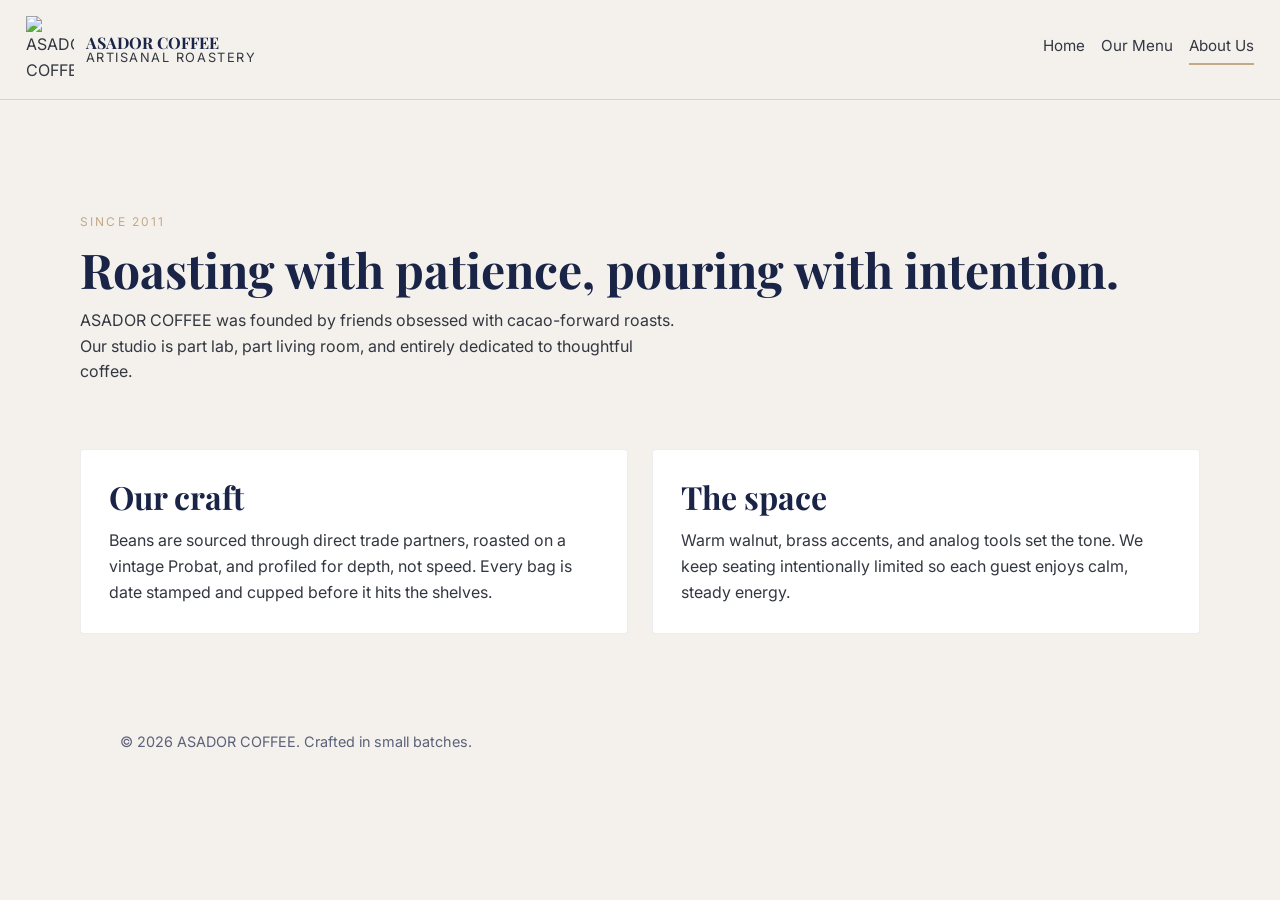
==== about.html @ ff5e9ef8 "Create ASADOR Coffee site skeleton" ====
<!DOCTYPE html>
<html lang="en">
  <head>
    <meta charset="UTF-8" />
    <meta name="viewport" content="width=device-width, initial-scale=1.0" />
    <meta name="description" content="Meet the roasters behind ASADOR COFFEE." />
    <title>ASADOR COFFEE | About Us</title>
    <link rel="preconnect" href="https://fonts.googleapis.com" />
    <link rel="preconnect" href="https://fonts.gstatic.com" crossorigin />
    <link
      href="https://fonts.googleapis.com/css2?family=Inter:wght@400;500;600&family=Playfair+Display:wght@700&display=swap"
      rel="stylesheet"
    />
    <link rel="stylesheet" href="css/styles.css" />
  </head>
  <body>
    <header class="site-header">
      <div class="brand">
        <a href="/">
          <img src="https://asadorcoffee.com/assets/images/icons/logo.png" alt="ASADOR COFFEE" class="brand__logo" />
        </a>
        <div class="brand__text">
          <span class="brand__name">ASADOR COFFEE</span>
          <span class="brand__tag">Artisanal Roastery</span>
        </div>
      </div>
      <nav class="site-nav" aria-label="Main Navigation">
        <a href="index.html" class="site-nav__link">Home</a>
        <a href="menu.html" class="site-nav__link">Our Menu</a>
        <a href="about.html" class="site-nav__link is-active">About Us</a>
      </nav>
    </header>

    <main>
      <section class="page-header">
        <p class="eyebrow">since 2011</p>
        <h1>Roasting with patience, pouring with intention.</h1>
        <p>
          ASADOR COFFEE was founded by friends obsessed with cacao-forward roasts. Our studio is part lab, part living
          room, and entirely dedicated to thoughtful coffee.
        </p>
      </section>

      <section class="grid grid--two">
        <article class="card">
          <h2>Our craft</h2>
          <p>
            Beans are sourced through direct trade partners, roasted on a vintage Probat, and profiled for depth, not
            speed. Every bag is date stamped and cupped before it hits the shelves.
          </p>
        </article>
        <article class="card">
          <h2>The space</h2>
          <p>
            Warm walnut, brass accents, and analog tools set the tone. We keep seating intentionally limited so each
            guest enjoys calm, steady energy.
          </p>
        </article>
      </section>
    </main>

    <footer class="site-footer">
      <p>&copy; <span id="year"></span> ASADOR COFFEE. Crafted in small batches.</p>
    </footer>

    <script src="js/main.js" type="module"></script>
  </body>
</html>
---- css/styles.css ----
/*
  ASADOR COFFEE design system
  ----------------------------------
  This stylesheet leans on a restrained palette and typography pairing to evoke a boutique coffee studio.
  Comments describe why certain decisions were made for clarity and future scaling.
*/

/* Root tokens ------------------------------------------------------------ */
:root {
  /* Color tokens */
  --color-ink: #192447; /* brand primary dark */
  --color-gold: #c4a888; /* accent inspired by brass details */
  --color-paper: #ffffff;
  --color-warm-gray: #f4f1ed; /* soft background reminiscent of steamed milk */
  --color-graphite: #333740;

  /* Typography scale */
  --font-serif: 'Playfair Display', 'Georgia', serif;
  --font-sans: 'Inter', 'Helvetica Neue', Arial, sans-serif;
  --fs-base: 1rem;
  --fs-sm: clamp(0.85rem, 0.8rem + 0.5vw, 0.95rem);
  --fs-md: clamp(1rem, 0.9rem + 0.6vw, 1.1rem);
  --fs-lg: clamp(1.5rem, 1.3rem + 1vw, 2rem);
  --fs-xl: clamp(2rem, 1.5rem + 2vw, 3rem);

  /* Layout */
  --max-width: 1120px;
  --gutter: clamp(1rem, 2vw, 2.5rem);
  --radius: 4px;
  --transition: 200ms ease;
}

/* Reset / Normalize ----------------------------------------------------- */
*, *::before, *::after {
  box-sizing: border-box;
}

body,
h1,
h2,
h3,
h4,
p,
ul,
li,
figure,
blockquote,
dl,
dd {
  margin: 0;
}

ul[role='list'],
ol[role='list'] {
  list-style: none;
  padding: 0;
}

body {
  min-height: 100vh;
  font-family: var(--font-sans);
  font-size: var(--fs-base);
  line-height: 1.6;
  color: var(--color-graphite);
  background-color: var(--color-warm-gray);
  -webkit-font-smoothing: antialiased;
  scroll-behavior: smooth;
}

img {
  display: block;
  max-width: 100%;
}

a {
  color: inherit;
  text-decoration: none;
}

button,
input,
textarea,
select {
  font: inherit;
  color: inherit;
  background: transparent;
  border: 1px solid var(--color-ink);
  border-radius: var(--radius);
  padding: 0.6rem 0.8rem;
}

button {
  cursor: pointer;
}

/* Layout helpers -------------------------------------------------------- */
main {
  width: min(100% - 2 * var(--gutter), var(--max-width));
  margin: 0 auto;
  padding: 7rem 0 4rem;
}

section + section {
  margin-top: 4rem;
}

.grid {
  display: grid;
  gap: 1.5rem;
}

.grid--two {
  grid-template-columns: repeat(auto-fit, minmax(240px, 1fr));
}

/* Typography ------------------------------------------------------------ */
h1,
h2,
h3,
.brand__name {
  font-family: var(--font-serif);
  color: var(--color-ink);
  font-weight: 700;
}

h1 {
  font-size: var(--fs-xl);
  line-height: 1.1;
}

h2 {
  font-size: var(--fs-lg);
  line-height: 1.2;
}

.eyebrow {
  text-transform: uppercase;
  letter-spacing: 0.18em;
  font-size: 0.75rem;
  color: var(--color-gold);
}

p {
  max-width: 60ch;
}

/* Header + Navigation --------------------------------------------------- */
.site-header {
  position: sticky;
  top: 0;
  z-index: 10;
  display: flex;
  align-items: center;
  justify-content: space-between;
  gap: 1rem;
  padding: 1rem var(--gutter);
  background: rgba(244, 241, 237, 0.96);
  backdrop-filter: blur(6px);
  border-bottom: 1px solid rgba(25, 36, 71, 0.15);
}

.brand {
  display: flex;
  align-items: center;
  gap: 0.75rem;
}

.brand__logo {
  width: 48px;
  height: auto;
}

.brand__text {
  display: flex;
  flex-direction: column;
  line-height: 1.1;
}

.brand__tag {
  font-size: 0.8rem;
  text-transform: uppercase;
  letter-spacing: 0.12em;
  color: var(--color-graphite);
}

.site-nav {
  display: flex;
  gap: 1rem;
  font-size: 0.95rem;
}

.site-nav__link {
  padding-bottom: 0.25rem;
  border-bottom: 2px solid transparent;
  transition: border-color var(--transition), color var(--transition);
}

.site-nav__link:hover,
.site-nav__link:focus-visible {
  color: var(--color-ink);
  border-color: rgba(196, 168, 136, 0.5);
}

.site-nav__link.is-active {
  border-color: var(--color-gold);
}

/* Hero ------------------------------------------------------------------ */
.hero {
  display: grid;
  gap: 1.25rem;
  background: var(--color-paper);
  padding: 2.5rem;
  border-radius: var(--radius);
  border: 1px solid rgba(25, 36, 71, 0.08);
}

.hero__content h1 {
  margin-block: 1rem;
}

.hero__actions {
  margin-top: 1.5rem;
  display: flex;
  gap: 1rem;
  flex-wrap: wrap;
}

.hero__note {
  font-size: 0.95rem;
  color: var(--color-ink);
}

/* Cards ----------------------------------------------------------------- */
.card {
  background: var(--color-paper);
  padding: 1.75rem;
  border-radius: var(--radius);
  border: 1px solid rgba(25, 36, 71, 0.08);
  min-height: 100%;
  display: flex;
  flex-direction: column;
  gap: 0.75rem;
}

/* Buttons --------------------------------------------------------------- */
.btn {
  display: inline-flex;
  align-items: center;
  justify-content: center;
  background: var(--color-ink);
  color: var(--color-paper);
  padding: 0.85rem 1.6rem;
  border-radius: var(--radius);
  font-weight: 600;
  letter-spacing: 0.04em;
  text-transform: uppercase;
  border: none;
  transition: background var(--transition), transform var(--transition);
}

.btn:hover,
.btn:focus-visible {
  background: #101632;
  transform: translateY(-1px);
}

.link {
  font-weight: 600;
  color: var(--color-ink);
  border-bottom: 1px solid currentColor;
  padding-bottom: 0.1rem;
}

/* Page header ----------------------------------------------------------- */
.page-header {
  display: flex;
  flex-direction: column;
  gap: 0.75rem;
}

/* Menu section ---------------------------------------------------------- */
.menu {
  display: flex;
  flex-direction: column;
  gap: 1.5rem;
}

.menu__filters {
  display: flex;
  gap: 0.75rem;
  flex-wrap: wrap;
}

.chip {
  border: 1px solid rgba(25, 36, 71, 0.2);
  border-radius: 999px;
  padding: 0.4rem 1rem;
  font-size: 0.9rem;
  text-transform: uppercase;
  letter-spacing: 0.08em;
}

.chip.is-active,
.chip:hover {
  background: var(--color-ink);
  color: var(--color-paper);
  border-color: var(--color-ink);
}

.menu__grid {
  display: grid;
  grid-template-columns: repeat(auto-fit, minmax(220px, 1fr));
  gap: 1.25rem;
}

.menu-card {
  border: 1px solid rgba(25, 36, 71, 0.12);
  padding: 1.25rem;
  border-radius: var(--radius);
  background: var(--color-paper);
  display: flex;
  flex-direction: column;
  gap: 0.35rem;
}

.menu-card__meta {
  display: flex;
  justify-content: space-between;
  font-weight: 600;
  color: var(--color-ink);
}

.menu-card__notes {
  font-size: 0.95rem;
  color: var(--color-graphite);
}

/* Admin panel ----------------------------------------------------------- */
.admin-panel {
  display: grid;
  gap: 2rem;
  grid-template-columns: repeat(auto-fit, minmax(280px, 1fr));
}

.admin-form {
  display: grid;
  gap: 1rem;
  padding: 1.5rem;
  background: var(--color-paper);
  border-radius: var(--radius);
  border: 1px solid rgba(25, 36, 71, 0.08);
}

.form-group {
  display: flex;
  flex-direction: column;
  gap: 0.4rem;
}

.admin-list {
  background: var(--color-paper);
  border: 1px solid rgba(25, 36, 71, 0.08);
  border-radius: var(--radius);
  padding: 1.5rem;
}

.admin-list ul {
  list-style: none;
  padding: 0;
  margin-top: 1rem;
  display: grid;
  gap: 0.6rem;
}

.admin-list li {
  padding: 0.75rem;
  border: 1px solid rgba(25, 36, 71, 0.08);
  border-radius: var(--radius);
}

/* Footer --------------------------------------------------------------- */
.site-footer {
  padding: 2rem var(--gutter);
  text-align: center;
  font-size: 0.9rem;
  color: rgba(25, 36, 71, 0.7);
}

/* Responsive tweaks ----------------------------------------------------- */
@media (max-width: 640px) {
  .site-header {
    flex-direction: column;
    align-items: flex-start;
  }

  .hero,
  .card,
  .admin-form,
  .admin-list {
    padding: 1.25rem;
  }
}
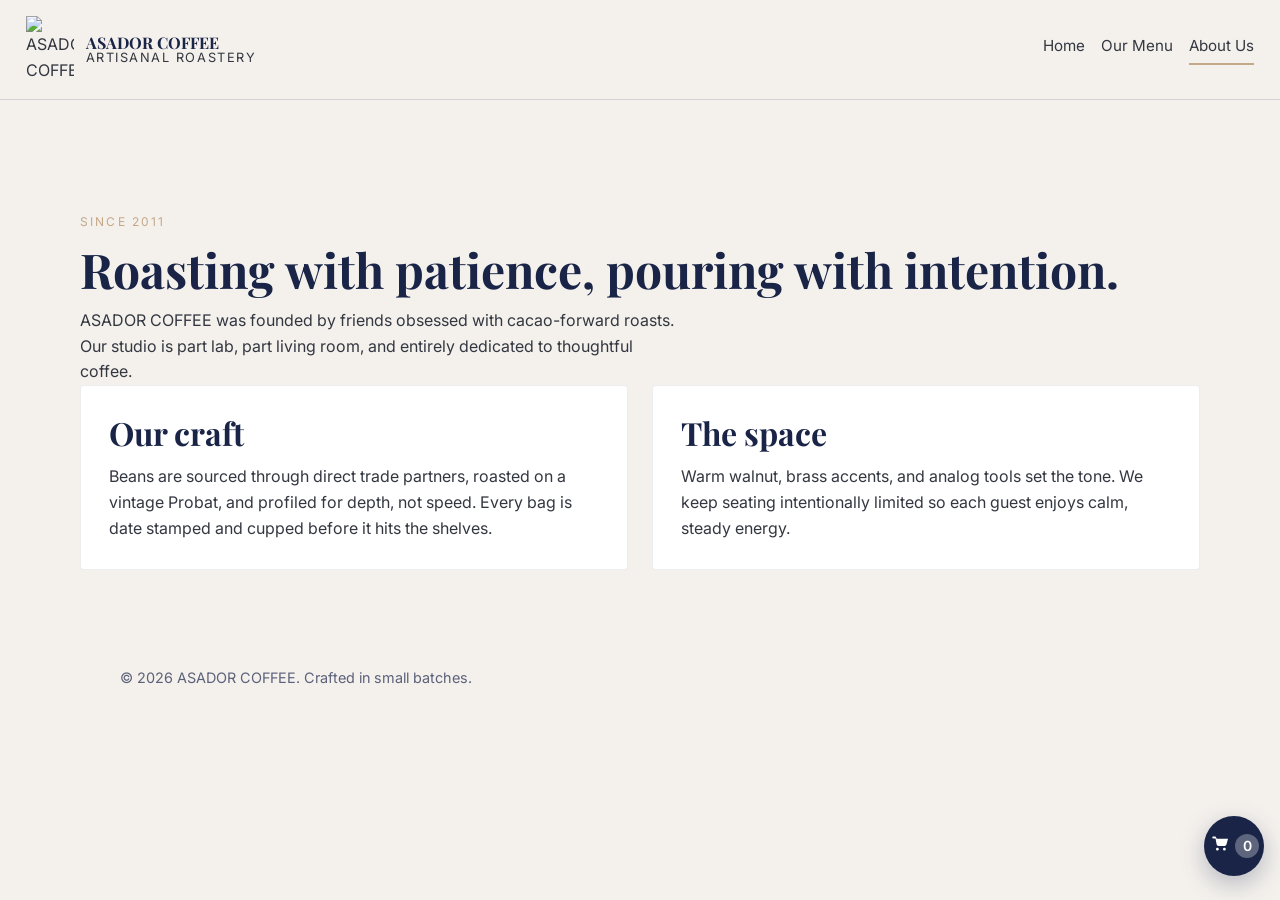
==== commit 4d858b66: "Add shopping cart UI and functionality" ====
--- a/about.html
+++ b/about.html
@@ -59,6 +59,83 @@
       </section>
     </main>
 
+    <button class="cart-fab" type="button" data-cart-toggle aria-label="Open cart">
+      <span class="cart-fab__icon" aria-hidden="true">
+        <svg viewBox="0 0 24 24" role="presentation">
+          <path
+            fill="currentColor"
+            d="M7 6h-2.5a1 1 0 0 0 0 2H7l1.2 6.4a2 2 0 0 0 2 1.6h6.6a2 2 0 0 0 1.9-1.4l1.7-6.2H8.3zM9 21a1.5 1.5 0 1 0 0-3 1.5 1.5 0 0 0 0 3Zm7.5 0a1.5 1.5 0 1 0 0-3 1.5 1.5 0 0 0 0 3Z"
+          />
+        </svg>
+      </span>
+      <span class="cart-fab__count" data-cart-count>0</span>
+    </button>
+
+    <div class="cart-overlay" data-cart-overlay hidden></div>
+    <aside
+      class="cart-drawer"
+      data-cart-drawer
+      role="dialog"
+      aria-labelledby="cart-title"
+      aria-modal="true"
+      aria-hidden="true"
+    >
+      <div class="cart-drawer__header">
+        <div>
+          <p class="eyebrow">Current order</p>
+          <h2 id="cart-title">Your Cart</h2>
+        </div>
+        <button class="icon-button" type="button" data-cart-close aria-label="Close cart">&times;</button>
+      </div>
+      <div class="cart-drawer__body">
+        <div class="cart-empty" data-cart-empty>
+          <p>Your cart is empty.</p>
+          <a class="link" href="menu.html">Browse the menu</a>
+        </div>
+        <ul class="cart-list" data-cart-items role="list" hidden></ul>
+      </div>
+      <div class="cart-drawer__footer">
+        <div class="cart-summary">
+          <span>Subtotal</span>
+          <strong data-cart-subtotal>$0.00</strong>
+        </div>
+        <div class="cart-footer__actions">
+          <button class="btn btn--ghost" type="button" data-cart-clear disabled>Clear Cart</button>
+          <button class="btn" type="button" data-cart-staff disabled>Show to Staff</button>
+        </div>
+      </div>
+    </aside>
+
+    <section
+      class="order-summary"
+      data-order-summary
+      hidden
+      aria-labelledby="order-summary-title"
+      role="dialog"
+      aria-modal="true"
+    >
+      <div class="order-summary__panel">
+        <header>
+          <p class="eyebrow">Staff view</p>
+          <div class="order-summary__title-row">
+            <h2 id="order-summary-title">Order Summary</h2>
+            <time data-order-timestamp></time>
+          </div>
+        </header>
+        <div class="order-summary__list" data-order-summary-list></div>
+        <div class="order-summary__total">
+          <span>Total</span>
+          <strong data-order-total>$0.00</strong>
+        </div>
+        <div class="order-summary__actions">
+          <button class="btn btn--ghost" type="button" data-order-edit>Edit Order</button>
+          <button class="btn" type="button" data-order-new>Start New Order</button>
+        </div>
+      </div>
+    </section>
+
+    <div class="toast-stack" data-toast-stack aria-live="assertive" aria-atomic="true"></div>
+
     <footer class="site-footer">
       <p>&copy; <span id="year"></span> ASADOR COFFEE. Crafted in small batches.</p>
     </footer>
--- a/css/styles.css
+++ b/css/styles.css
@@ -65,6 +65,29 @@
   background-color: var(--color-warm-gray);
   -webkit-font-smoothing: antialiased;
   scroll-behavior: smooth;
+  opacity: 0;
+  transition: opacity 320ms ease;
+}
+
+.sr-only {
+  position: absolute;
+  width: 1px;
+  height: 1px;
+  padding: 0;
+  margin: -1px;
+  overflow: hidden;
+  clip: rect(0, 0, 0, 0);
+  border: 0;
+}
+
+body.is-loaded {
+  opacity: 1;
+}
+
+@media (prefers-reduced-motion: reduce) {
+  body {
+    transition: none;
+  }
 }
 
 img {
@@ -100,8 +123,28 @@
   padding: 7rem 0 4rem;
 }
 
-section + section {
+.menu-page {
+  width: min(100% - 2 * var(--gutter), var(--max-width) + 120px);
+}
+
+section {
+  scroll-margin-top: 5rem;
+}
+
+.section {
+  display: flex;
+  flex-direction: column;
+  gap: 1.5rem;
+}
+
+.section + .section {
   margin-top: 4rem;
+}
+
+.section__header {
+  display: flex;
+  flex-direction: column;
+  gap: 0.5rem;
 }
 
 .grid {
@@ -207,28 +250,136 @@
 
 /* Hero ------------------------------------------------------------------ */
 .hero {
-  display: grid;
+  position: relative;
+  overflow: hidden;
+  padding: clamp(2.25rem, 6vw, 4.5rem);
+  background-color: var(--color-ink);
+  background-image: radial-gradient(circle at top right, rgba(196, 168, 136, 0.22), transparent 55%);
+  color: var(--color-paper);
+  border-radius: 24px;
+}
+
+.hero--variation-3 {
+  min-height: calc(100vh - 5rem);
+}
+
+.hero::after {
+  content: '';
+  position: absolute;
+  inset: 1rem;
+  border: 1px solid rgba(196, 168, 136, 0.35);
+  border-radius: 20px;
+  pointer-events: none;
+}
+
+.hero__grid {
+  position: relative;
+  z-index: 1;
+  display: grid;
+  gap: 2rem;
+}
+
+.hero__intro {
+  display: grid;
+  gap: 1rem;
+  max-width: 560px;
+}
+
+.hero__crest {
+  width: clamp(64px, 12vw, 96px);
+}
+
+.hero__subtitle {
+  font-size: 1.05rem;
+  letter-spacing: 0.08em;
+  text-transform: uppercase;
+  color: rgba(255, 255, 255, 0.8);
+}
+
+.hero__copy {
+  color: rgba(255, 255, 255, 0.92);
+  line-height: 1.7;
+}
+
+.hero__cta {
+  display: flex;
+  flex-wrap: wrap;
+  gap: 0.75rem;
+  margin-top: 0.5rem;
+}
+
+.hero__stats {
+  display: grid;
+  grid-template-columns: repeat(auto-fit, minmax(90px, 1fr));
+  gap: 0.75rem;
+  margin-top: 0.5rem;
+}
+
+.hero__stat-value {
+  display: block;
+  font-family: var(--font-serif);
+  font-size: 1.75rem;
+  color: var(--color-gold);
+}
+
+.hero__stat-label {
+  font-size: 0.85rem;
+  letter-spacing: 0.08em;
+  text-transform: uppercase;
+  color: rgba(255, 255, 255, 0.72);
+}
+
+.hero__panel {
+  background: linear-gradient(145deg, rgba(10, 15, 32, 0.9), rgba(34, 48, 88, 0.85));
+  border: 1px solid rgba(196, 168, 136, 0.35);
+  border-radius: 18px;
+  padding: 1.75rem;
+  display: flex;
+  flex-direction: column;
   gap: 1.25rem;
-  background: var(--color-paper);
-  padding: 2.5rem;
-  border-radius: var(--radius);
-  border: 1px solid rgba(25, 36, 71, 0.08);
-}
-
-.hero__content h1 {
-  margin-block: 1rem;
-}
-
-.hero__actions {
-  margin-top: 1.5rem;
-  display: flex;
-  gap: 1rem;
-  flex-wrap: wrap;
-}
-
-.hero__note {
+}
+
+.hero__panel-title {
+  font-family: var(--font-serif);
+  letter-spacing: 0.1em;
+  text-transform: uppercase;
   font-size: 0.95rem;
-  color: var(--color-ink);
+  color: rgba(255, 255, 255, 0.8);
+}
+
+.hero__tiles {
+  list-style: none;
+  padding: 0;
+  margin: 0;
+  display: grid;
+  gap: 0.75rem;
+}
+
+.hero__tile {
+  padding: 0.85rem 1rem;
+  border-radius: 12px;
+  border: 1px solid rgba(255, 255, 255, 0.08);
+  background: rgba(255, 255, 255, 0.04);
+}
+
+.hero__tile-label {
+  font-size: 0.85rem;
+  text-transform: uppercase;
+  letter-spacing: 0.12em;
+  color: var(--color-gold);
+}
+
+.hero__tile p {
+  margin: 0.25rem 0 0;
+  color: rgba(255, 255, 255, 0.86);
+}
+
+.hero__panel-footer {
+  display: flex;
+  flex-direction: column;
+  gap: 0.4rem;
+  font-size: 0.95rem;
+  color: rgba(255, 255, 255, 0.85);
 }
 
 /* Cards ----------------------------------------------------------------- */
@@ -265,11 +416,464 @@
   transform: translateY(-1px);
 }
 
+.btn--ghost {
+  background: transparent;
+  color: var(--color-paper);
+  border: 1px solid rgba(255, 255, 255, 0.6);
+}
+
+.btn--ghost:hover,
+.btn--ghost:focus-visible {
+  background: rgba(255, 255, 255, 0.08);
+  color: var(--color-paper);
+}
+
+.btn--light {
+  color: var(--color-paper);
+  border-color: rgba(255, 255, 255, 0.4);
+}
+
+.btn--light:hover,
+.btn--light:focus-visible {
+  border-color: rgba(255, 255, 255, 0.8);
+}
+
+.btn--outline {
+  background: transparent;
+  color: var(--color-ink);
+  border: 1px solid rgba(25, 36, 71, 0.4);
+  padding: 0.5rem 1rem;
+  font-size: 0.85rem;
+  text-transform: none;
+  letter-spacing: 0;
+}
+
+.btn--outline:hover,
+.btn--outline:focus-visible {
+  border-color: var(--color-ink);
+  background: rgba(25, 36, 71, 0.05);
+}
+
 .link {
   font-weight: 600;
   color: var(--color-ink);
   border-bottom: 1px solid currentColor;
   padding-bottom: 0.1rem;
+}
+
+.link--light {
+  color: var(--color-paper);
+  border-color: rgba(255, 255, 255, 0.6);
+}
+
+/* Menu page ------------------------------------------------------------- */
+.menu-hero {
+  gap: 2rem;
+}
+
+.menu-hero__content {
+  display: flex;
+  flex-direction: column;
+  gap: 1.5rem;
+  padding: 2rem;
+  border: 1px solid rgba(25, 36, 71, 0.08);
+  border-radius: 18px;
+  background: linear-gradient(135deg, rgba(196, 168, 136, 0.18), rgba(255, 255, 255, 0.9));
+}
+
+.menu-search {
+  position: relative;
+  display: flex;
+  align-items: center;
+}
+
+.menu-search input {
+  width: 100%;
+  padding: 0.85rem 2.75rem 0.85rem 1rem;
+  border: 1px solid rgba(25, 36, 71, 0.25);
+  border-radius: 999px;
+  background: var(--color-paper);
+  transition: border-color var(--transition), box-shadow var(--transition);
+}
+
+.menu-search input:focus-visible {
+  outline: none;
+  border-color: var(--color-ink);
+  box-shadow: 0 0 0 3px rgba(25, 36, 71, 0.15);
+}
+
+.menu-search__icon {
+  position: absolute;
+  right: 1rem;
+  color: rgba(25, 36, 71, 0.5);
+  font-size: 1.1rem;
+}
+
+.menu-controls {
+  padding-top: 1rem;
+}
+
+.menu-categories {
+  display: grid;
+  grid-auto-flow: column;
+  grid-auto-columns: max-content;
+  gap: 0.75rem;
+  overflow-x: auto;
+  padding-bottom: 0.5rem;
+  scrollbar-width: none;
+}
+
+.menu-categories::-webkit-scrollbar {
+  display: none;
+}
+
+.menu-pill {
+  display: inline-flex;
+  align-items: center;
+  gap: 0.4rem;
+  padding: 0.65rem 1.1rem;
+  border-radius: 999px;
+  border: 1px solid rgba(25, 36, 71, 0.25);
+  background: rgba(255, 255, 255, 0.85);
+  font-size: 0.9rem;
+  transition: border-color var(--transition), color var(--transition), background var(--transition);
+}
+
+.menu-pill.is-active {
+  border-color: var(--color-ink);
+  color: var(--color-ink);
+  background: #fff8f2;
+}
+
+.menu-pill__count {
+  font-size: 0.75rem;
+  padding: 0.1rem 0.45rem;
+  border-radius: 999px;
+  background: rgba(25, 36, 71, 0.08);
+}
+
+.menu-pill.is-active .menu-pill__count {
+  background: rgba(25, 36, 71, 0.15);
+}
+
+.menu-pill__badge {
+  font-size: 0.65rem;
+  text-transform: uppercase;
+  letter-spacing: 0.1em;
+  color: var(--color-gold);
+}
+
+@media (min-width: 768px) {
+  .menu-categories {
+    grid-template-columns: repeat(auto-fit, minmax(160px, 1fr));
+    grid-auto-flow: unset;
+  }
+}
+
+.menu-grid-section {
+  margin-top: 2rem;
+}
+
+.menu-grid {
+  display: grid;
+  gap: 1.5rem;
+  grid-template-columns: repeat(auto-fit, minmax(260px, 1fr));
+  transition: opacity 0.18s ease;
+}
+
+.menu-grid.is-filtering {
+  opacity: 0.4;
+}
+
+.menu-card {
+  display: flex;
+  flex-direction: column;
+  background: var(--color-paper);
+  border-radius: 18px;
+  border: 1px solid rgba(25, 36, 71, 0.08);
+  overflow: hidden;
+  min-height: 100%;
+  animation: fadeUp 0.35s ease both;
+}
+
+.menu-card__media {
+  position: relative;
+  aspect-ratio: 4 / 3;
+  overflow: hidden;
+}
+
+.menu-card__media img {
+  width: 100%;
+  height: 100%;
+  object-fit: cover;
+}
+
+.menu-card__flag {
+  position: absolute;
+  top: 0.75rem;
+  left: 0.75rem;
+  background: rgba(25, 36, 71, 0.8);
+  color: var(--color-paper);
+  padding: 0.25rem 0.6rem;
+  border-radius: 999px;
+  font-size: 0.75rem;
+  letter-spacing: 0.08em;
+  text-transform: uppercase;
+}
+
+.menu-card__body {
+  display: flex;
+  flex-direction: column;
+  gap: 0.85rem;
+  padding: 1.25rem 1.4rem 1.4rem;
+}
+
+.menu-card__heading {
+  display: flex;
+  align-items: flex-start;
+  justify-content: space-between;
+  gap: 0.75rem;
+}
+
+.menu-card__price {
+  font-weight: 600;
+  color: var(--color-ink);
+}
+
+.menu-card__description {
+  color: rgba(51, 55, 64, 0.85);
+  display: -webkit-box;
+  -webkit-line-clamp: 3;
+  -webkit-box-orient: vertical;
+  overflow: hidden;
+}
+
+.menu-card__sizes {
+  display: flex;
+  flex-wrap: wrap;
+  gap: 0.5rem;
+}
+
+.size-pill {
+  border-radius: 999px;
+  border: 1px solid rgba(25, 36, 71, 0.2);
+  padding: 0.4rem 0.85rem;
+  font-size: 0.85rem;
+  transition: background var(--transition), color var(--transition), border-color var(--transition);
+}
+
+.size-pill.is-selected {
+  background: var(--color-ink);
+  color: var(--color-paper);
+  border-color: var(--color-ink);
+}
+
+.menu-card .btn {
+  align-self: flex-start;
+  background: var(--color-ink);
+  color: var(--color-paper);
+  border-radius: 999px;
+  padding: 0.65rem 1.4rem;
+}
+
+.menu-card .btn.btn--ghost {
+  border: 1px solid rgba(25, 36, 71, 0.2);
+  background: transparent;
+  color: var(--color-ink);
+}
+
+.menu-card .btn.btn--ghost:hover,
+.menu-card .btn.btn--ghost:focus-visible {
+  background: rgba(25, 36, 71, 0.05);
+}
+
+.btn--disabled {
+  opacity: 0.6;
+  cursor: not-allowed;
+}
+
+.btn.is-success {
+  border-color: var(--color-gold);
+  color: var(--color-gold);
+}
+
+.menu-card.is-unavailable .menu-card__body {
+  opacity: 0.75;
+}
+
+.menu-empty {
+  margin-top: 2rem;
+  text-align: center;
+  padding: 2rem;
+  border: 1px dashed rgba(25, 36, 71, 0.2);
+  border-radius: 16px;
+  background: rgba(255, 255, 255, 0.7);
+}
+
+.menu-empty__title {
+  font-family: var(--font-serif);
+  color: var(--color-ink);
+  font-size: 1.3rem;
+  margin-bottom: 0.25rem;
+}
+
+@keyframes fadeUp {
+  from {
+    opacity: 0;
+    transform: translateY(12px);
+  }
+  to {
+    opacity: 1;
+    transform: translateY(0);
+  }
+}
+
+@media (min-width: 900px) {
+  .menu-hero__content {
+    flex-direction: row;
+    justify-content: space-between;
+    align-items: flex-end;
+  }
+
+  .menu-search {
+    max-width: 320px;
+  }
+}
+
+/* Featured products ------------------------------------------------------ */
+.featured__grid {
+  display: grid;
+  grid-template-columns: repeat(auto-fit, minmax(240px, 1fr));
+  gap: 1.75rem;
+}
+
+.product-card {
+  background: var(--color-paper);
+  border-radius: 12px;
+  border: 1px solid rgba(25, 36, 71, 0.08);
+  overflow: hidden;
+  display: flex;
+  flex-direction: column;
+  min-height: 100%;
+  transition: transform var(--transition), border-color var(--transition);
+}
+
+.product-card img {
+  width: 100%;
+  height: auto;
+}
+
+.product-card__body {
+  padding: 1.25rem 1.5rem 1.5rem;
+  display: flex;
+  flex-direction: column;
+  gap: 0.75rem;
+}
+
+.product-card__meta {
+  display: flex;
+  align-items: center;
+  justify-content: space-between;
+  font-weight: 600;
+  color: var(--color-ink);
+}
+
+.product-card:hover,
+.product-card:focus-within {
+  transform: translateY(-4px);
+  border-color: rgba(196, 168, 136, 0.8);
+}
+
+/* About preview --------------------------------------------------------- */
+.about-preview {
+  background: var(--color-paper);
+  padding: clamp(1.75rem, 4vw, 3rem);
+  border-radius: 18px;
+  border: 1px solid rgba(25, 36, 71, 0.08);
+}
+
+.about-preview__grid {
+  display: grid;
+  gap: 2rem;
+  align-items: center;
+}
+
+.about-preview__text {
+  display: grid;
+  gap: 1rem;
+}
+
+.about-preview__media {
+  position: relative;
+  border-radius: 16px;
+  overflow: hidden;
+  border: 1px solid rgba(25, 36, 71, 0.12);
+}
+
+.about-preview__media img {
+  width: 100%;
+  display: block;
+}
+
+.about-preview__badge {
+  position: absolute;
+  top: 1.25rem;
+  left: 1.25rem;
+  background: rgba(25, 36, 71, 0.85);
+  color: var(--color-paper);
+  padding: 0.4rem 0.8rem;
+  border-radius: 999px;
+  font-size: 0.8rem;
+  letter-spacing: 0.12em;
+  text-transform: uppercase;
+}
+
+/* Visit ----------------------------------------------------------------- */
+.visit__grid {
+  display: grid;
+  gap: 1.5rem;
+}
+
+.info-card {
+  background: var(--color-paper);
+  padding: 1.5rem;
+  border-radius: 16px;
+  border: 1px solid rgba(25, 36, 71, 0.08);
+  box-shadow: 0 10px 40px rgba(25, 36, 71, 0.05);
+}
+
+.visit__row {
+  display: flex;
+  justify-content: space-between;
+  gap: 1rem;
+  padding: 0.6rem 0;
+  border-bottom: 1px solid rgba(25, 36, 71, 0.08);
+}
+
+.visit__row:last-child {
+  border-bottom: none;
+}
+
+.visit__note {
+  margin-top: 1rem;
+  font-size: 0.95rem;
+  color: var(--color-graphite);
+}
+
+dt {
+  font-weight: 600;
+  color: var(--color-ink);
+}
+
+dd {
+  margin: 0;
+}
+
+/* Utility ---------------------------------------------------------------- */
+.section h3 {
+  font-family: var(--font-serif);
+  color: var(--color-ink);
+  margin-bottom: 0.25rem;
 }
 
 /* Page header ----------------------------------------------------------- */
@@ -388,6 +992,27 @@
 }
 
 /* Responsive tweaks ----------------------------------------------------- */
+@media (min-width: 768px) {
+  .hero__grid {
+    grid-template-columns: minmax(0, 1fr);
+    align-items: center;
+  }
+
+  .about-preview__grid {
+    grid-template-columns: repeat(2, minmax(0, 1fr));
+  }
+
+  .visit__grid {
+    grid-template-columns: repeat(2, minmax(0, 1fr));
+  }
+}
+
+@media (min-width: 992px) {
+  .hero__grid {
+    grid-template-columns: minmax(0, 1fr) minmax(320px, 420px);
+  }
+}
+
 @media (max-width: 640px) {
   .site-header {
     flex-direction: column;
@@ -400,4 +1025,413 @@
   .admin-list {
     padding: 1.25rem;
   }
-}
+
+  .hero::after {
+    inset: 0.75rem;
+  }
+}
+
+/* ---------------------------------------------
+   Cart interface
+   --------------------------------------------- */
+.cart-fab {
+  position: fixed;
+  bottom: 1.5rem;
+  right: 1rem;
+  width: 3.75rem;
+  height: 3.75rem;
+  border-radius: 999px;
+  border: none;
+  background: var(--color-ink, #192447);
+  color: #fff;
+  display: inline-flex;
+  align-items: center;
+  justify-content: center;
+  gap: 0.25rem;
+  font-weight: 600;
+  cursor: pointer;
+  z-index: 70;
+  transition: background 200ms ease, transform 200ms ease;
+  box-shadow: 0 0.5rem 1.5rem rgba(25, 36, 71, 0.28);
+}
+
+.cart-fab:hover,
+.cart-fab:focus-visible {
+  background: var(--color-gold, #c4a888);
+  color: var(--color-ink, #192447);
+}
+
+.cart-fab__icon svg {
+  width: 1.4rem;
+  height: 1.4rem;
+}
+
+.cart-fab__count {
+  background: var(--color-gold, #c4a888);
+  color: var(--color-ink, #192447);
+  min-width: 1.5rem;
+  height: 1.5rem;
+  border-radius: 999px;
+  display: inline-flex;
+  align-items: center;
+  justify-content: center;
+  font-size: 0.875rem;
+}
+
+.cart-fab__count[data-empty='true'] {
+  background: rgba(255, 255, 255, 0.3);
+  color: #fff;
+}
+
+@keyframes cartBounce {
+  0% {
+    transform: translateY(0);
+  }
+  30% {
+    transform: translateY(-6px);
+  }
+  60% {
+    transform: translateY(0);
+  }
+  80% {
+    transform: translateY(-2px);
+  }
+  100% {
+    transform: translateY(0);
+  }
+}
+
+.cart-fab.is-bouncing {
+  animation: cartBounce 500ms ease;
+}
+
+.cart-overlay {
+  position: fixed;
+  inset: 0;
+  background: rgba(8, 12, 24, 0.4);
+  z-index: 80;
+  transition: opacity 220ms ease;
+}
+
+.cart-overlay[hidden] {
+  opacity: 0;
+  pointer-events: none;
+}
+
+.cart-drawer {
+  position: fixed;
+  inset: 0 0 0 auto;
+  width: min(400px, 90vw);
+  background: #fdfbf8;
+  color: var(--color-ink, #192447);
+  z-index: 90;
+  transform: translateX(100%);
+  transition: transform 260ms ease;
+  display: flex;
+  flex-direction: column;
+  border-left: 1px solid rgba(25, 36, 71, 0.1);
+}
+
+.cart-drawer.is-visible {
+  transform: translateX(0);
+}
+
+.cart-drawer__header,
+.cart-drawer__footer {
+  padding: 1.25rem;
+  border-bottom: 1px solid rgba(25, 36, 71, 0.1);
+}
+
+.cart-drawer__footer {
+  border-bottom: none;
+  border-top: 1px solid rgba(25, 36, 71, 0.08);
+  display: flex;
+  flex-direction: column;
+  gap: 1rem;
+}
+
+.cart-drawer__body {
+  flex: 1;
+  overflow-y: auto;
+  padding: 1.25rem;
+  display: flex;
+  flex-direction: column;
+  gap: 1rem;
+}
+
+.cart-empty {
+  text-align: center;
+  color: rgba(25, 36, 71, 0.7);
+  display: grid;
+  gap: 0.35rem;
+  padding: 2rem 0;
+}
+
+.cart-list {
+  display: flex;
+  flex-direction: column;
+  gap: 0.75rem;
+  margin: 0;
+  padding: 0;
+  list-style: none;
+}
+
+.cart-line {
+  display: grid;
+  grid-template-columns: auto 1fr auto auto auto;
+  gap: 0.5rem;
+  align-items: center;
+  background: #fff;
+  border-radius: 0.75rem;
+  padding: 0.75rem;
+  border: 1px solid rgba(25, 36, 71, 0.08);
+}
+
+.cart-line__media img {
+  border-radius: 0.5rem;
+  width: 3.5rem;
+  height: 3.5rem;
+  object-fit: cover;
+}
+
+.cart-line__title {
+  font-family: var(--font-serif);
+  font-size: 1rem;
+  margin: 0;
+}
+
+.cart-line__meta {
+  margin: 0;
+  color: rgba(25, 36, 71, 0.7);
+  font-size: 0.85rem;
+}
+
+.cart-line__price,
+.cart-line__subtotal {
+  font-weight: 600;
+}
+
+.cart-line__controls {
+  display: inline-flex;
+  align-items: center;
+  gap: 0.35rem;
+}
+
+.qty-btn {
+  width: 2.25rem;
+  height: 2.25rem;
+  border-radius: 999px;
+  border: 1px solid rgba(25, 36, 71, 0.2);
+  background: transparent;
+  font-size: 1.1rem;
+  cursor: pointer;
+  color: var(--color-ink, #192447);
+}
+
+.qty-btn:hover,
+.qty-btn:focus-visible {
+  background: rgba(25, 36, 71, 0.08);
+}
+
+.icon-button {
+  border: none;
+  background: transparent;
+  color: rgba(25, 36, 71, 0.6);
+  font-size: 1.1rem;
+  cursor: pointer;
+}
+
+.icon-button:hover,
+.icon-button:focus-visible {
+  color: var(--color-ink, #192447);
+}
+
+.cart-summary {
+  display: flex;
+  justify-content: space-between;
+  font-size: 1.1rem;
+}
+
+.cart-footer__actions {
+  display: flex;
+  flex-direction: column;
+  gap: 0.5rem;
+}
+
+@media (min-width: 600px) {
+  .cart-footer__actions {
+    flex-direction: row;
+  }
+
+  .cart-footer__actions .btn {
+    flex: 1;
+  }
+}
+
+body.has-cart-open,
+body.has-order-summary {
+  overflow: hidden;
+}
+
+.order-summary {
+  position: fixed;
+  inset: 0;
+  background: rgba(8, 12, 24, 0.72);
+  z-index: 100;
+  display: flex;
+  align-items: center;
+  justify-content: center;
+  padding: 1.5rem;
+}
+
+.order-summary[hidden] {
+  opacity: 0;
+  pointer-events: none;
+}
+
+.order-summary__panel {
+  background: #fff;
+  color: var(--color-ink, #192447);
+  border-radius: 1rem;
+  width: min(640px, 100%);
+  max-height: 90vh;
+  overflow-y: auto;
+  padding: 2rem;
+  display: flex;
+  flex-direction: column;
+  gap: 1.5rem;
+}
+
+.order-summary__title-row {
+  display: flex;
+  justify-content: space-between;
+  align-items: baseline;
+  gap: 1rem;
+}
+
+.order-summary__list {
+  display: flex;
+  flex-direction: column;
+  gap: 1rem;
+}
+
+.order-summary__row {
+  display: flex;
+  justify-content: space-between;
+  align-items: center;
+  border-bottom: 1px solid rgba(25, 36, 71, 0.1);
+  padding-bottom: 0.75rem;
+}
+
+.order-summary__row:last-child {
+  border-bottom: none;
+}
+
+.order-summary__item {
+  font-weight: 600;
+  margin-bottom: 0.15rem;
+}
+
+.order-summary__meta {
+  margin: 0;
+  color: rgba(25, 36, 71, 0.65);
+  font-size: 0.9rem;
+}
+
+.order-summary__total {
+  display: flex;
+  justify-content: space-between;
+  font-size: 1.4rem;
+}
+
+.order-summary__actions {
+  display: flex;
+  flex-direction: column;
+  gap: 0.75rem;
+}
+
+@media (min-width: 540px) {
+  .order-summary__actions {
+    flex-direction: row;
+  }
+
+  .order-summary__actions .btn {
+    flex: 1;
+  }
+}
+
+.toast-stack {
+  position: fixed;
+  bottom: 1rem;
+  left: 1rem;
+  display: flex;
+  flex-direction: column;
+  gap: 0.5rem;
+  z-index: 110;
+}
+
+.toast {
+  background: rgba(25, 36, 71, 0.92);
+  color: #fff;
+  padding: 0.75rem 1.25rem;
+  border-radius: 999px;
+  opacity: 0;
+  transform: translateY(10px);
+  transition: opacity 180ms ease, transform 180ms ease;
+  font-size: 0.95rem;
+}
+
+.toast--success {
+  background: rgba(196, 168, 136, 0.95);
+  color: var(--color-ink, #192447);
+}
+
+.toast.is-visible {
+  opacity: 1;
+  transform: translateY(0);
+}
+
+@media (max-width: 480px) {
+  .cart-line {
+    grid-template-columns: auto 1fr;
+    grid-template-areas:
+      'media info'
+      'controls controls'
+      'subtotal subtotal';
+  }
+
+  .cart-line__media {
+    grid-area: media;
+  }
+
+  .cart-line__info {
+    grid-area: info;
+  }
+
+  .cart-line__controls {
+    grid-area: controls;
+    justify-content: flex-start;
+  }
+
+  .cart-line__subtotal {
+    grid-area: subtotal;
+  }
+
+  .icon-button {
+    justify-self: end;
+  }
+}
+
+@media (prefers-reduced-motion: reduce) {
+  .cart-fab,
+  .cart-overlay,
+  .cart-drawer,
+  .order-summary,
+  .toast {
+    transition: none;
+  }
+
+  .cart-fab.is-bouncing {
+    animation: none;
+  }
+}
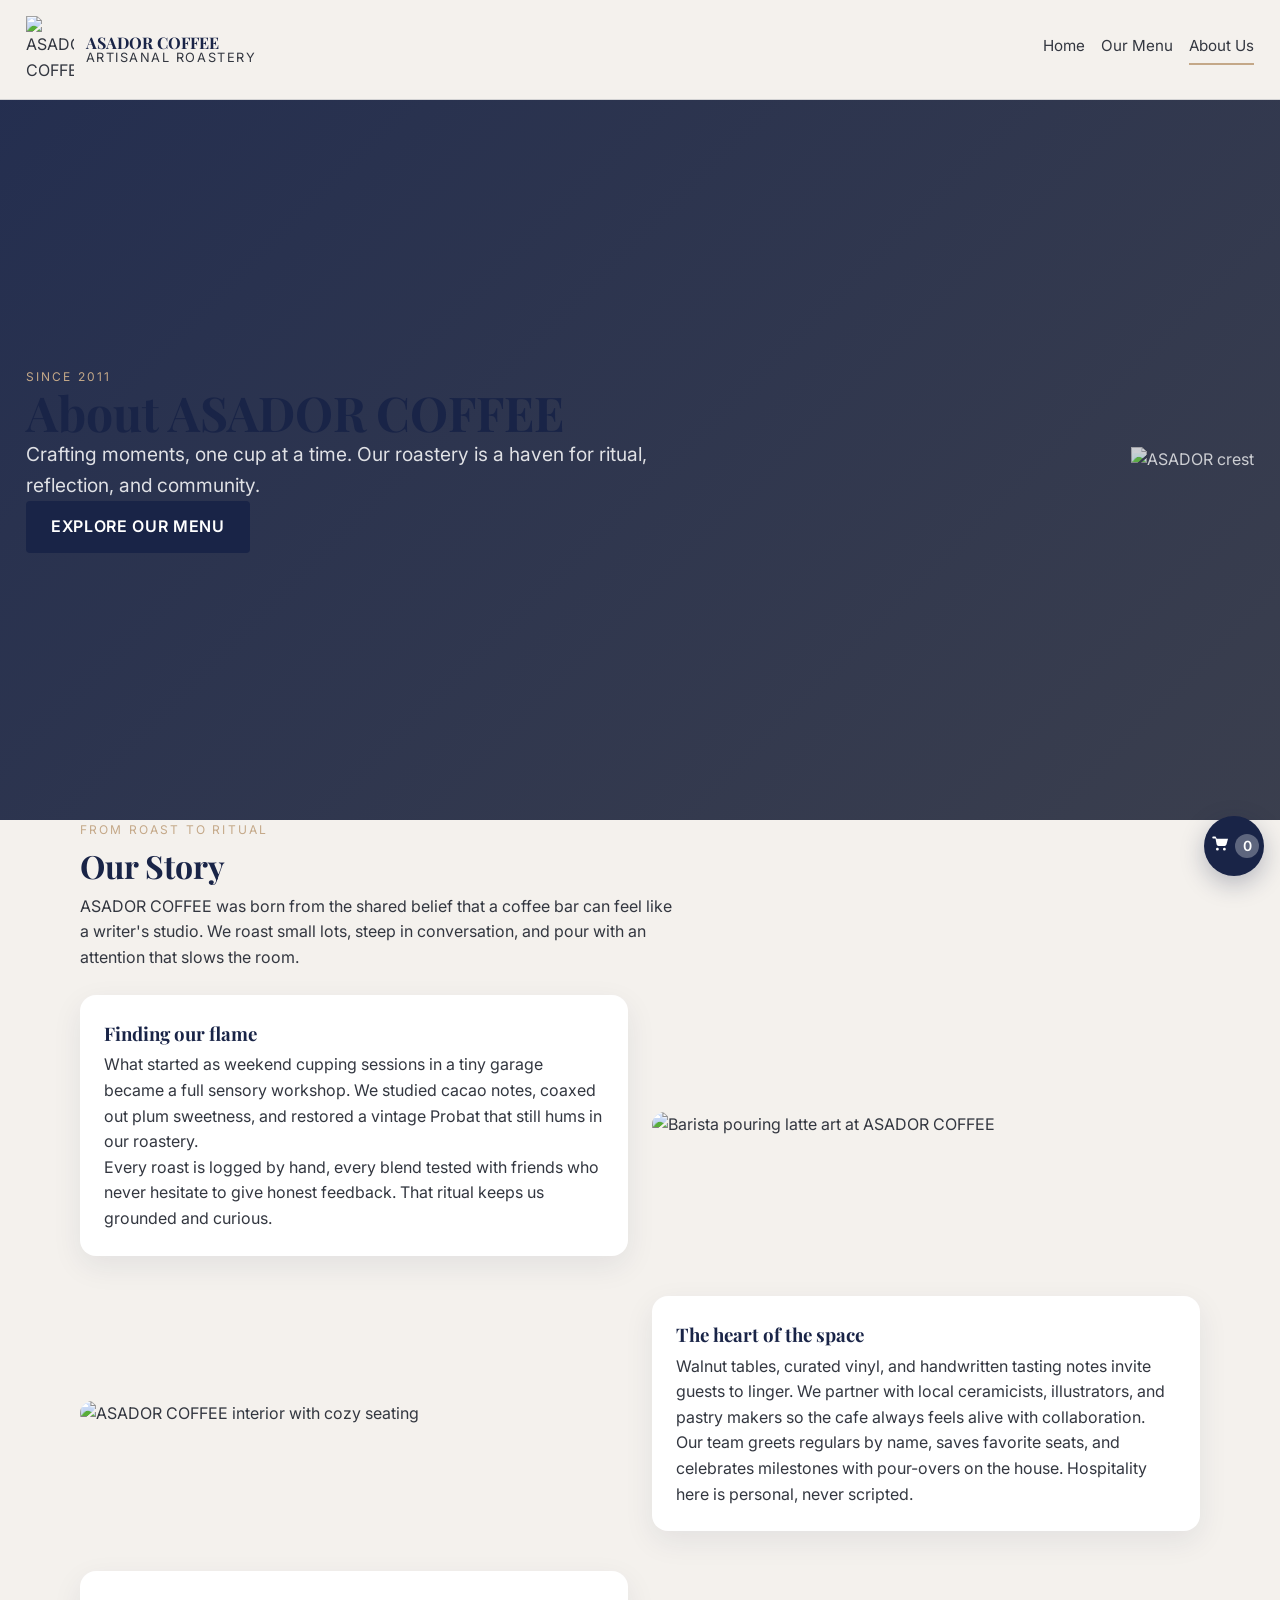
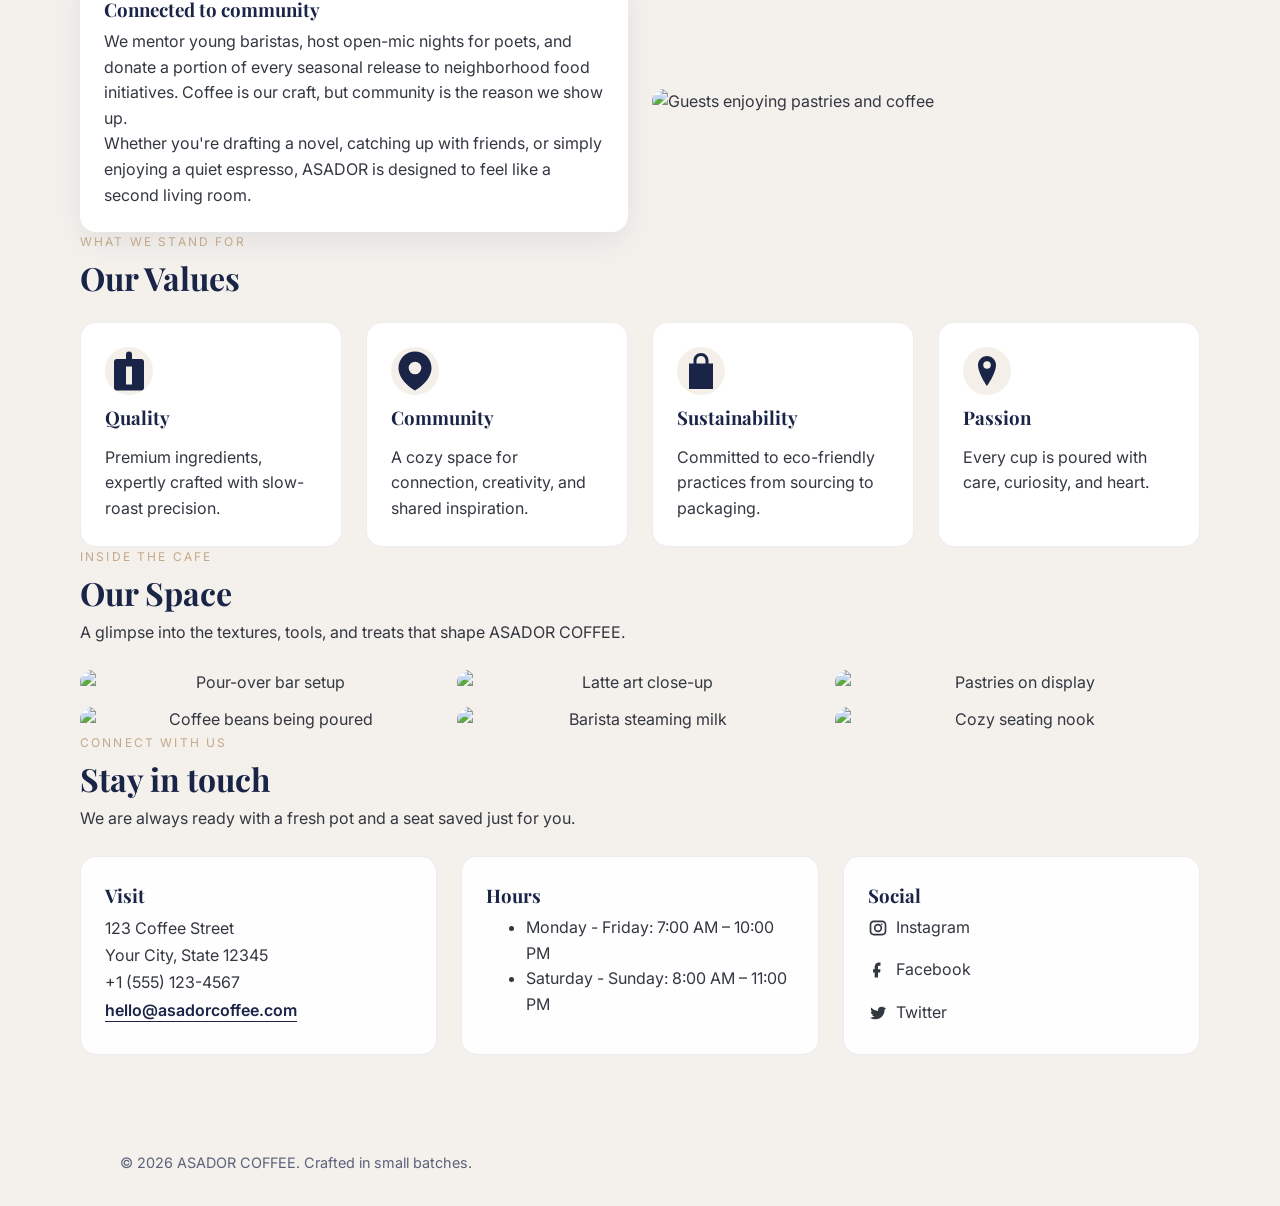
==== commit d3da5157: "Create narrative About page" ====
--- a/about.html
+++ b/about.html
@@ -3,7 +3,10 @@
   <head>
     <meta charset="UTF-8" />
     <meta name="viewport" content="width=device-width, initial-scale=1.0" />
-    <meta name="description" content="Meet the roasters behind ASADOR COFFEE." />
+    <meta
+      name="description"
+      content="Discover the roots, values, and welcoming space of ASADOR COFFEE."
+    />
     <title>ASADOR COFFEE | About Us</title>
     <link rel="preconnect" href="https://fonts.googleapis.com" />
     <link rel="preconnect" href="https://fonts.gstatic.com" crossorigin />
@@ -17,7 +20,11 @@
     <header class="site-header">
       <div class="brand">
         <a href="/">
-          <img src="https://asadorcoffee.com/assets/images/icons/logo.png" alt="ASADOR COFFEE" class="brand__logo" />
+          <img
+            src="https://asadorcoffee.com/assets/images/icons/logo.png"
+            alt="ASADOR COFFEE"
+            class="brand__logo"
+          />
         </a>
         <div class="brand__text">
           <span class="brand__name">ASADOR COFFEE</span>
@@ -31,33 +38,330 @@
       </nav>
     </header>
 
-    <main>
-      <section class="page-header">
-        <p class="eyebrow">since 2011</p>
-        <h1>Roasting with patience, pouring with intention.</h1>
-        <p>
-          ASADOR COFFEE was founded by friends obsessed with cacao-forward roasts. Our studio is part lab, part living
-          room, and entirely dedicated to thoughtful coffee.
-        </p>
+    <main class="about-main">
+      <section class="about-hero" data-animate>
+        <div class="about-hero__content">
+          <p class="eyebrow">Since 2011</p>
+          <h1>About ASADOR COFFEE</h1>
+          <p class="lead">
+            Crafting moments, one cup at a time. Our roastery is a haven for ritual, reflection, and community.
+          </p>
+          <a class="btn" href="menu.html">Explore Our Menu</a>
+        </div>
+        <div class="about-hero__logo" aria-hidden="true">
+          <img
+            src="https://asadorcoffee.com/assets/images/icons/logo.png"
+            alt="ASADOR crest"
+            loading="lazy"
+          />
+        </div>
       </section>
 
-      <section class="grid grid--two">
-        <article class="card">
-          <h2>Our craft</h2>
+      <section class="about-story section" aria-labelledby="story-title">
+        <div class="section__header" data-animate>
+          <p class="eyebrow">From roast to ritual</p>
+          <h2 id="story-title">Our Story</h2>
           <p>
-            Beans are sourced through direct trade partners, roasted on a vintage Probat, and profiled for depth, not
-            speed. Every bag is date stamped and cupped before it hits the shelves.
+            ASADOR COFFEE was born from the shared belief that a coffee bar can feel like a writer's studio. We roast
+            small lots, steep in conversation, and pour with an attention that slows the room.
           </p>
-        </article>
-        <article class="card">
-          <h2>The space</h2>
-          <p>
-            Warm walnut, brass accents, and analog tools set the tone. We keep seating intentionally limited so each
-            guest enjoys calm, steady energy.
-          </p>
-        </article>
+        </div>
+
+        <div class="story-grid">
+          <article class="story-panel" data-animate>
+            <div class="story-panel__text">
+              <h3>Finding our flame</h3>
+              <p>
+                What started as weekend cupping sessions in a tiny garage became a full sensory workshop. We studied
+                cacao notes, coaxed out plum sweetness, and restored a vintage Probat that still hums in our roastery.
+              </p>
+              <p>
+                Every roast is logged by hand, every blend tested with friends who never hesitate to give honest
+                feedback. That ritual keeps us grounded and curious.
+              </p>
+            </div>
+            <figure class="story-panel__media">
+              <img
+                src="https://images.unsplash.com/photo-1495474472287-4d71bcdd2085?auto=format&fit=crop&w=900&q=80"
+                alt="Barista pouring latte art at ASADOR COFFEE"
+                loading="lazy"
+              />
+            </figure>
+          </article>
+
+          <article class="story-panel story-panel--reverse" data-animate>
+            <div class="story-panel__text">
+              <h3>The heart of the space</h3>
+              <p>
+                Walnut tables, curated vinyl, and handwritten tasting notes invite guests to linger. We partner with local
+                ceramicists, illustrators, and pastry makers so the cafe always feels alive with collaboration.
+              </p>
+              <p>
+                Our team greets regulars by name, saves favorite seats, and celebrates milestones with pour-overs on the
+                house. Hospitality here is personal, never scripted.
+              </p>
+            </div>
+            <figure class="story-panel__media">
+              <img
+                src="https://images.unsplash.com/photo-1447933601403-0c6688de566e?auto=format&fit=crop&w=900&q=80"
+                alt="ASADOR COFFEE interior with cozy seating"
+                loading="lazy"
+              />
+            </figure>
+          </article>
+
+          <article class="story-panel" data-animate>
+            <div class="story-panel__text">
+              <h3>Connected to community</h3>
+              <p>
+                We mentor young baristas, host open-mic nights for poets, and donate a portion of every seasonal release to
+                neighborhood food initiatives. Coffee is our craft, but community is the reason we show up.
+              </p>
+              <p>
+                Whether you're drafting a novel, catching up with friends, or simply enjoying a quiet espresso, ASADOR is
+                designed to feel like a second living room.
+              </p>
+            </div>
+            <figure class="story-panel__media">
+              <img
+                src="https://images.unsplash.com/photo-1504753793650-d4a2b783c15e?auto=format&fit=crop&w=900&q=80"
+                alt="Guests enjoying pastries and coffee"
+                loading="lazy"
+              />
+            </figure>
+          </article>
+        </div>
+      </section>
+
+      <section class="about-values section" aria-labelledby="values-title">
+        <div class="section__header" data-animate>
+          <p class="eyebrow">What we stand for</p>
+          <h2 id="values-title">Our Values</h2>
+        </div>
+        <div class="values-grid">
+          <article class="value-card" data-animate>
+            <div class="value-card__icon" aria-hidden="true">
+              <svg viewBox="0 0 32 32" role="img" aria-hidden="true">
+                <path
+                  fill="currentColor"
+                  d="M16 3a2 2 0 0 0-2 2v3H8a2 2 0 0 0-2 2v17a2 2 0 0 0 2 2h16a2 2 0 0 0 2-2V10a2 2 0 0 0-2-2h-6V5a2 2 0 0 0-2-2Zm-2 10h4v12h-4V13Z"
+                />
+              </svg>
+            </div>
+            <h3>Quality</h3>
+            <p>Premium ingredients, expertly crafted with slow-roast precision.</p>
+          </article>
+          <article class="value-card" data-animate>
+            <div class="value-card__icon" aria-hidden="true">
+              <svg viewBox="0 0 32 32" role="img" aria-hidden="true">
+                <path
+                  fill="currentColor"
+                  d="M16 3C9.9 3 5 7.9 5 14c0 9 11 15 11 15s11-6 11-15c0-6.1-4.9-11-11-11Zm0 15.2a4.2 4.2 0 1 1 0-8.4 4.2 4.2 0 0 1 0 8.4Z"
+                />
+              </svg>
+            </div>
+            <h3>Community</h3>
+            <p>A cozy space for connection, creativity, and shared inspiration.</p>
+          </article>
+          <article class="value-card" data-animate>
+            <div class="value-card__icon" aria-hidden="true">
+              <svg viewBox="0 0 32 32" role="img" aria-hidden="true">
+                <path
+                  fill="currentColor"
+                  d="M16 4c-2.8 0-5 2.2-5 5v2H8v17h16V11h-3V9c0-2.8-2.2-5-5-5Zm0 2c1.7 0 3 1.3 3 3v2h-6V9c0-1.7 1.3-3 3-3Z"
+                />
+              </svg>
+            </div>
+            <h3>Sustainability</h3>
+            <p>Committed to eco-friendly practices from sourcing to packaging.</p>
+          </article>
+          <article class="value-card" data-animate>
+            <div class="value-card__icon" aria-hidden="true">
+              <svg viewBox="0 0 32 32" role="img" aria-hidden="true">
+                <path
+                  fill="currentColor"
+                  d="M16 6c-3.3 0-6 2.7-6 6 0 5.6 6 14 6 14s6-8.4 6-14c0-3.3-2.7-6-6-6Zm0 8.5a2.5 2.5 0 1 1 0-5 2.5 2.5 0 0 1 0 5Z"
+                />
+              </svg>
+            </div>
+            <h3>Passion</h3>
+            <p>Every cup is poured with care, curiosity, and heart.</p>
+          </article>
+        </div>
+      </section>
+
+      <section class="about-gallery section" aria-labelledby="gallery-title">
+        <div class="section__header" data-animate>
+          <p class="eyebrow">Inside the cafe</p>
+          <h2 id="gallery-title">Our Space</h2>
+          <p>A glimpse into the textures, tools, and treats that shape ASADOR COFFEE.</p>
+        </div>
+        <div class="gallery-grid">
+          <button
+            type="button"
+            class="gallery-card"
+            data-gallery-trigger
+            data-gallery-src="https://images.unsplash.com/photo-1498804103079-a6351b050096?auto=format&fit=crop&w=1500&q=80"
+            data-gallery-alt="Pour-over bar setup"
+            aria-label="Enlarge pour-over bar photo"
+          >
+            <img
+              src="https://images.unsplash.com/photo-1498804103079-a6351b050096?auto=format&fit=crop&w=600&q=80"
+              alt="Pour-over bar setup"
+              loading="lazy"
+            />
+          </button>
+          <button
+            type="button"
+            class="gallery-card"
+            data-gallery-trigger
+            data-gallery-src="https://images.unsplash.com/photo-1509042239860-f550ce710b93?auto=format&fit=crop&w=1500&q=80"
+            data-gallery-alt="Latte art close-up"
+            aria-label="Enlarge latte art photo"
+          >
+            <img
+              src="https://images.unsplash.com/photo-1509042239860-f550ce710b93?auto=format&fit=crop&w=600&q=80"
+              alt="Latte art close-up"
+              loading="lazy"
+            />
+          </button>
+          <button
+            type="button"
+            class="gallery-card"
+            data-gallery-trigger
+            data-gallery-src="https://images.unsplash.com/photo-1481391032119-d89fee407e44?auto=format&fit=crop&w=1500&q=80"
+            data-gallery-alt="Pastries on display"
+            aria-label="Enlarge pastry photo"
+          >
+            <img
+              src="https://images.unsplash.com/photo-1481391032119-d89fee407e44?auto=format&fit=crop&w=600&q=80"
+              alt="Pastries on display"
+              loading="lazy"
+            />
+          </button>
+          <button
+            type="button"
+            class="gallery-card"
+            data-gallery-trigger
+            data-gallery-src="https://images.unsplash.com/photo-1445077100181-a33e9ac94db0?auto=format&fit=crop&w=1500&q=80"
+            data-gallery-alt="Coffee beans being poured"
+            aria-label="Enlarge coffee beans photo"
+          >
+            <img
+              src="https://images.unsplash.com/photo-1445077100181-a33e9ac94db0?auto=format&fit=crop&w=600&q=80"
+              alt="Coffee beans being poured"
+              loading="lazy"
+            />
+          </button>
+          <button
+            type="button"
+            class="gallery-card"
+            data-gallery-trigger
+            data-gallery-src="https://images.unsplash.com/photo-1464306076886-da185f6a9d12?auto=format&fit=crop&w=1500&q=80"
+            data-gallery-alt="Barista steaming milk"
+            aria-label="Enlarge barista photo"
+          >
+            <img
+              src="https://images.unsplash.com/photo-1464306076886-da185f6a9d12?auto=format&fit=crop&w=600&q=80"
+              alt="Barista steaming milk"
+              loading="lazy"
+            />
+          </button>
+          <button
+            type="button"
+            class="gallery-card"
+            data-gallery-trigger
+            data-gallery-src="https://images.unsplash.com/photo-1500530855697-b586d89ba3ee?auto=format&fit=crop&w=1500&q=80"
+            data-gallery-alt="Cozy seating nook"
+            aria-label="Enlarge seating nook photo"
+          >
+            <img
+              src="https://images.unsplash.com/photo-1500530855697-b586d89ba3ee?auto=format&fit=crop&w=600&q=80"
+              alt="Cozy seating nook"
+              loading="lazy"
+            />
+          </button>
+        </div>
+      </section>
+
+      <section class="about-contact section" aria-labelledby="contact-title">
+        <div class="section__header" data-animate>
+          <p class="eyebrow">Connect with us</p>
+          <h2 id="contact-title">Stay in touch</h2>
+          <p>We are always ready with a fresh pot and a seat saved just for you.</p>
+        </div>
+        <div class="contact-grid">
+          <div class="contact-card" data-animate>
+            <h3>Visit</h3>
+            <address>
+              <p>123 Coffee Street</p>
+              <p>Your City, State 12345</p>
+              <p>+1 (555) 123-4567</p>
+              <p>
+                <a href="mailto:hello@asadorcoffee.com" class="link">hello@asadorcoffee.com</a>
+              </p>
+            </address>
+          </div>
+          <div class="contact-card" data-animate>
+            <h3>Hours</h3>
+            <ul class="list-plain">
+              <li>Monday - Friday: 7:00 AM – 10:00 PM</li>
+              <li>Saturday - Sunday: 8:00 AM – 11:00 PM</li>
+            </ul>
+          </div>
+          <div class="contact-card" data-animate>
+            <h3>Social</h3>
+            <ul class="social-links" role="list">
+              <li>
+                <a href="#" aria-label="Visit our Instagram">
+                  <svg viewBox="0 0 24 24" role="img" aria-hidden="true">
+                    <path
+                      fill="currentColor"
+                      d="M7 3C4.2 3 2 5.2 2 8v8c0 2.8 2.2 5 5 5h10c2.8 0 5-2.2 5-5V8c0-2.8-2.2-5-5-5H7Zm0 2h10c1.7 0 3 1.3 3 3v8c0 1.7-1.3 3-3 3H7c-1.7 0-3-1.3-3-3V8c0-1.7 1.3-3 3-3Zm9.5 1.5a1 1 0 1 0 0 2 1 1 0 0 0 0-2ZM12 7a5 5 0 1 0 0 10 5 5 0 0 0 0-10Zm0 2a3 3 0 1 1 0 6 3 3 0 0 1 0-6Z"
+                    />
+                  </svg>
+                  Instagram
+                </a>
+              </li>
+              <li>
+                <a href="#" aria-label="Visit our Facebook">
+                  <svg viewBox="0 0 24 24" role="img" aria-hidden="true">
+                    <path
+                      fill="currentColor"
+                      d="M13 3a5 5 0 0 0-5 5v3H6v4h2v6h4v-6h2.5l.5-4H12V8a1 1 0 0 1 1-1h2V3h-2Z"
+                    />
+                  </svg>
+                  Facebook
+                </a>
+              </li>
+              <li>
+                <a href="#" aria-label="Visit our Twitter">
+                  <svg viewBox="0 0 24 24" role="img" aria-hidden="true">
+                    <path
+                      fill="currentColor"
+                      d="M20 5.3a4 4 0 0 1-1.7.8A3.2 3.2 0 0 0 19.5 4a4.2 4.2 0 0 1-2 .8A3.9 3.9 0 0 0 12 8.5c0 .3 0 .7.1 1A11 11 0 0 1 4 5.5a3.9 3.9 0 0 0-.5 2 3.9 3.9 0 0 0 1.7 3.3 3.5 3.5 0 0 1-1.8-.5v.1a4 4 0 0 0 3.1 3.9 3.6 3.6 0 0 1-1.8.1A3.9 3.9 0 0 0 8 16a7.8 7.8 0 0 1-4.8 1.6 7 7 0 0 1-.9 0A10.9 10.9 0 0 0 9 19.5c7 0 10.9-6 10.9-11.1v-.5a7 7 0 0 0 1.7-1.6Z"
+                    />
+                  </svg>
+                  Twitter
+                </a>
+              </li>
+            </ul>
+          </div>
+        </div>
       </section>
     </main>
+
+    <div
+      class="gallery-modal"
+      data-gallery-modal
+      role="dialog"
+      aria-modal="true"
+      aria-label="Expanded gallery view"
+      hidden
+    >
+      <button class="gallery-modal__close" type="button" data-gallery-close aria-label="Close gallery">&times;</button>
+      <img src="" alt="" data-gallery-image />
+    </div>
 
     <button class="cart-fab" type="button" data-cart-toggle aria-label="Open cart">
       <span class="cart-fab__icon" aria-hidden="true">
@@ -141,5 +445,6 @@
     </footer>
 
     <script src="js/main.js" type="module"></script>
+    <script src="js/about.js" type="module"></script>
   </body>
 </html>
--- a/css/styles.css
+++ b/css/styles.css
@@ -1435,3 +1435,244 @@
     animation: none;
   }
 }
+
+/* About page ------------------------------------------------------------ */
+body.no-scroll {
+  overflow: hidden;
+}
+
+.about-main {
+  width: 100%;
+  padding-top: 0;
+}
+
+.about-main .section {
+  width: min(100% - 2 * var(--gutter), var(--max-width));
+  margin: 0 auto;
+}
+
+.about-hero {
+  position: relative;
+  min-height: min(90vh, 720px);
+  padding: clamp(4rem, 8vw, 6rem) var(--gutter);
+  background: linear-gradient(135deg, rgba(25, 36, 71, 0.95), rgba(12, 18, 38, 0.8)),
+    url('https://images.unsplash.com/photo-1447933601403-0c6688de566e?auto=format&fit=crop&w=1600&q=60') center/cover;
+  color: #fff;
+  display: flex;
+  flex-direction: column;
+  gap: 2rem;
+}
+
+.about-hero__content {
+  width: min(640px, 100%);
+}
+
+.about-hero__logo {
+  max-width: 200px;
+  opacity: 0.75;
+}
+
+.about-hero__logo img {
+  width: 100%;
+  height: auto;
+  filter: brightness(1.2);
+}
+
+.lead {
+  font-size: 1.2rem;
+  color: rgba(255, 255, 255, 0.85);
+}
+
+.story-grid {
+  display: flex;
+  flex-direction: column;
+  gap: 2.5rem;
+}
+
+.story-panel {
+  display: grid;
+  gap: 1.5rem;
+}
+
+.story-panel__text {
+  background: #fff;
+  padding: 1.5rem;
+  border-radius: 1rem;
+  box-shadow: 0 10px 30px rgba(25, 36, 71, 0.08);
+}
+
+.story-panel__media img {
+  width: 100%;
+  height: 100%;
+  object-fit: cover;
+  border-radius: 1.2rem;
+}
+
+.values-grid {
+  display: grid;
+  gap: 1.5rem;
+  grid-template-columns: repeat(auto-fit, minmax(220px, 1fr));
+}
+
+.value-card {
+  background: #fff;
+  padding: 1.5rem;
+  border-radius: 1rem;
+  border: 1px solid rgba(25, 36, 71, 0.08);
+  display: flex;
+  flex-direction: column;
+  gap: 0.5rem;
+}
+
+.value-card__icon {
+  width: 48px;
+  height: 48px;
+  display: grid;
+  place-items: center;
+  border-radius: 50%;
+  background: rgba(196, 168, 136, 0.18);
+  color: var(--color-ink);
+}
+
+.about-gallery .gallery-grid {
+  display: grid;
+  grid-template-columns: repeat(auto-fit, minmax(160px, 1fr));
+  gap: 0.75rem;
+}
+
+.gallery-card {
+  border: none;
+  padding: 0;
+  background: transparent;
+  cursor: pointer;
+  border-radius: 1rem;
+  overflow: hidden;
+  position: relative;
+  transition: transform 220ms ease, box-shadow 220ms ease;
+}
+
+.gallery-card img {
+  width: 100%;
+  height: 100%;
+  display: block;
+  object-fit: cover;
+}
+
+.gallery-card:focus-visible,
+.gallery-card:hover {
+  transform: translateY(-4px);
+  box-shadow: 0 15px 30px rgba(25, 36, 71, 0.15);
+  outline: 2px solid rgba(196, 168, 136, 0.8);
+  outline-offset: 4px;
+}
+
+.gallery-modal {
+  position: fixed;
+  inset: 0;
+  background: rgba(8, 12, 24, 0.85);
+  display: flex;
+  align-items: center;
+  justify-content: center;
+  padding: 2rem;
+  z-index: 120;
+}
+
+.gallery-modal[hidden] {
+  opacity: 0;
+  pointer-events: none;
+}
+
+.gallery-modal img {
+  width: min(90vw, 960px);
+  max-height: 85vh;
+  object-fit: contain;
+  border-radius: 1.5rem;
+}
+
+.gallery-modal__close {
+  position: absolute;
+  top: 1.5rem;
+  right: 1.5rem;
+  background: rgba(0, 0, 0, 0.4);
+  color: #fff;
+  border: none;
+  font-size: 2rem;
+  width: 48px;
+  height: 48px;
+  border-radius: 50%;
+  cursor: pointer;
+}
+
+.contact-grid {
+  display: grid;
+  gap: 1.5rem;
+  grid-template-columns: repeat(auto-fit, minmax(220px, 1fr));
+}
+
+.contact-card {
+  padding: 1.5rem;
+  border-radius: 1rem;
+  background: rgba(255, 255, 255, 0.9);
+  border: 1px solid rgba(25, 36, 71, 0.08);
+}
+
+.contact-card address {
+  font-style: normal;
+  line-height: 1.7;
+}
+
+.social-links {
+  display: flex;
+  flex-direction: column;
+  gap: 0.75rem;
+}
+
+.social-links a {
+  display: inline-flex;
+  align-items: center;
+  gap: 0.5rem;
+  color: inherit;
+}
+
+.social-links svg {
+  width: 20px;
+  height: 20px;
+}
+
+[data-animate] {
+  opacity: 0;
+  transform: translateY(40px);
+  transition: opacity 400ms ease, transform 400ms ease;
+}
+
+[data-animate].is-visible {
+  opacity: 1;
+  transform: translateY(0);
+}
+
+@media (min-width: 768px) {
+  .about-hero {
+    display: grid;
+    grid-template-columns: 1fr auto;
+    align-items: center;
+  }
+
+  .story-panel {
+    grid-template-columns: repeat(2, minmax(0, 1fr));
+    align-items: center;
+  }
+
+  .story-panel--reverse {
+    direction: rtl;
+  }
+
+  .story-panel--reverse > * {
+    direction: ltr;
+  }
+}
+
+@media (min-width: 1024px) {
+  .about-gallery .gallery-grid {
+    grid-template-columns: repeat(3, minmax(200px, 1fr));
+  }
+}
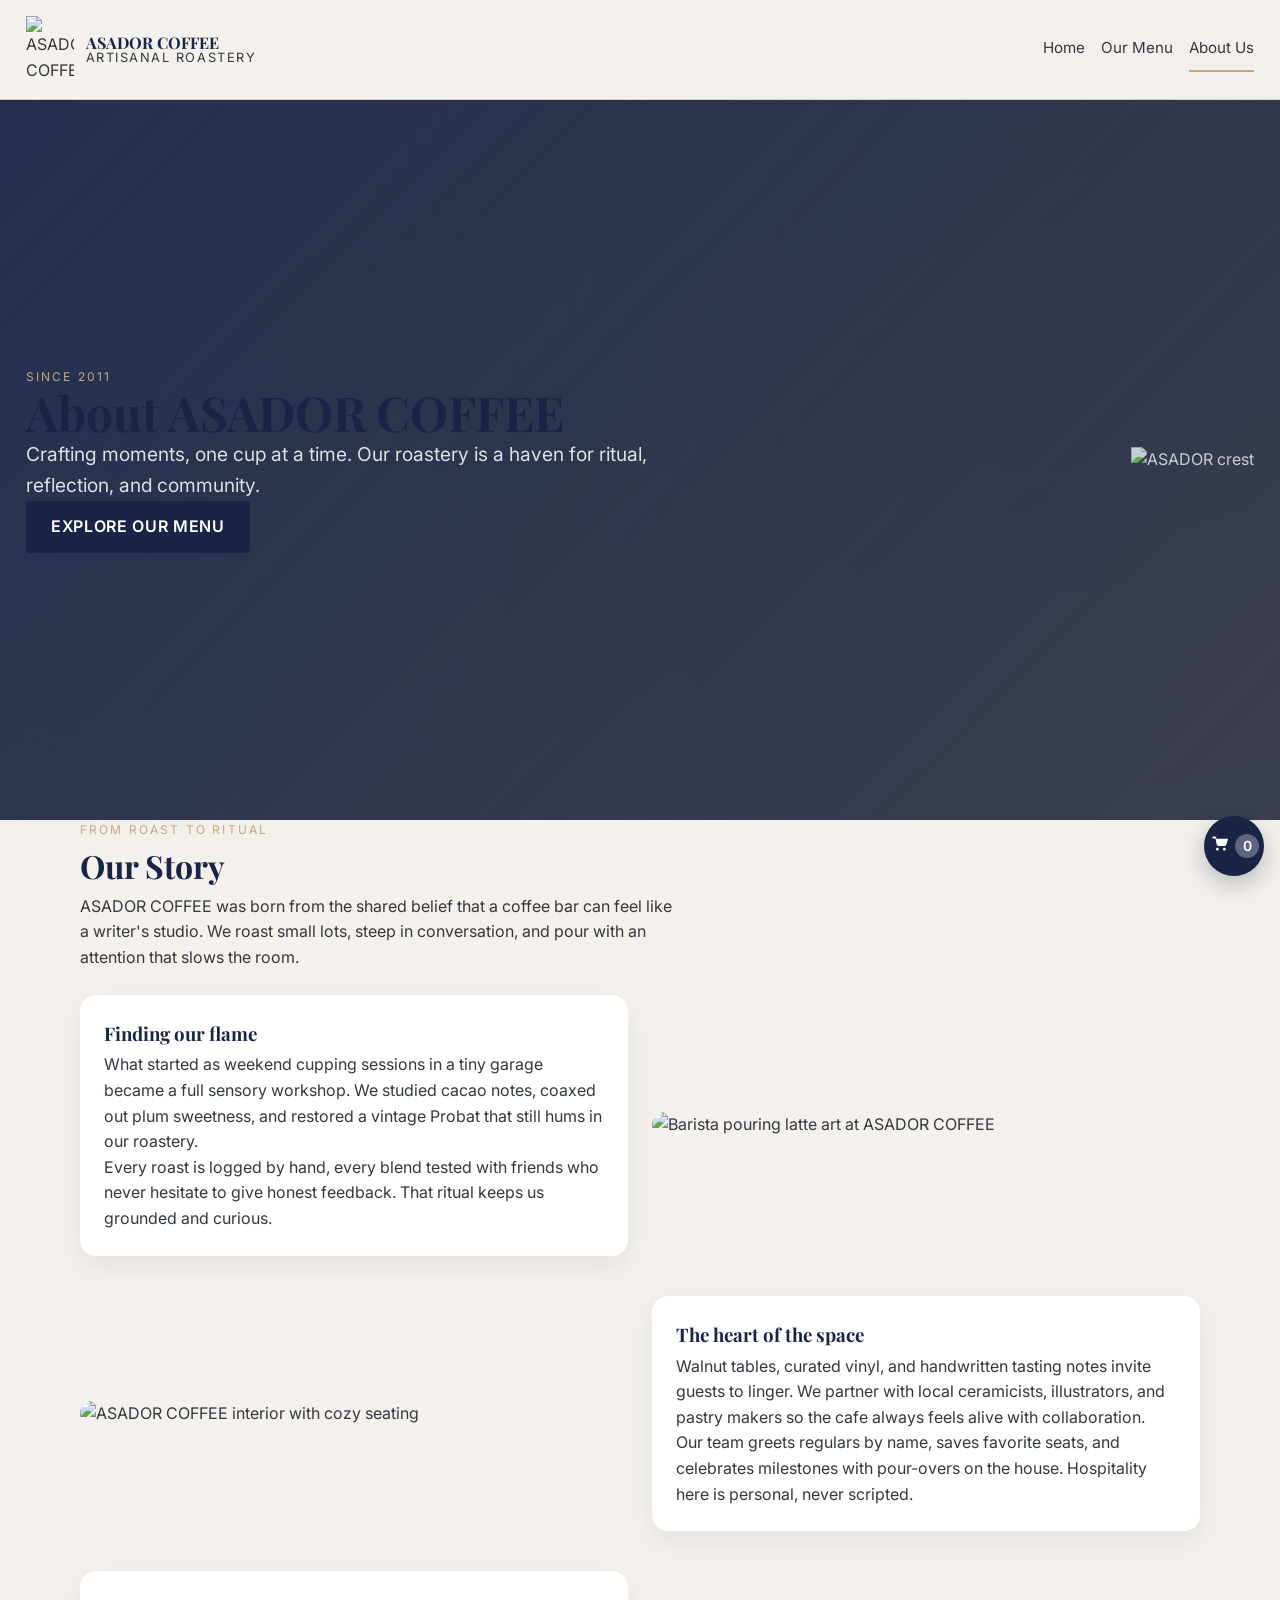
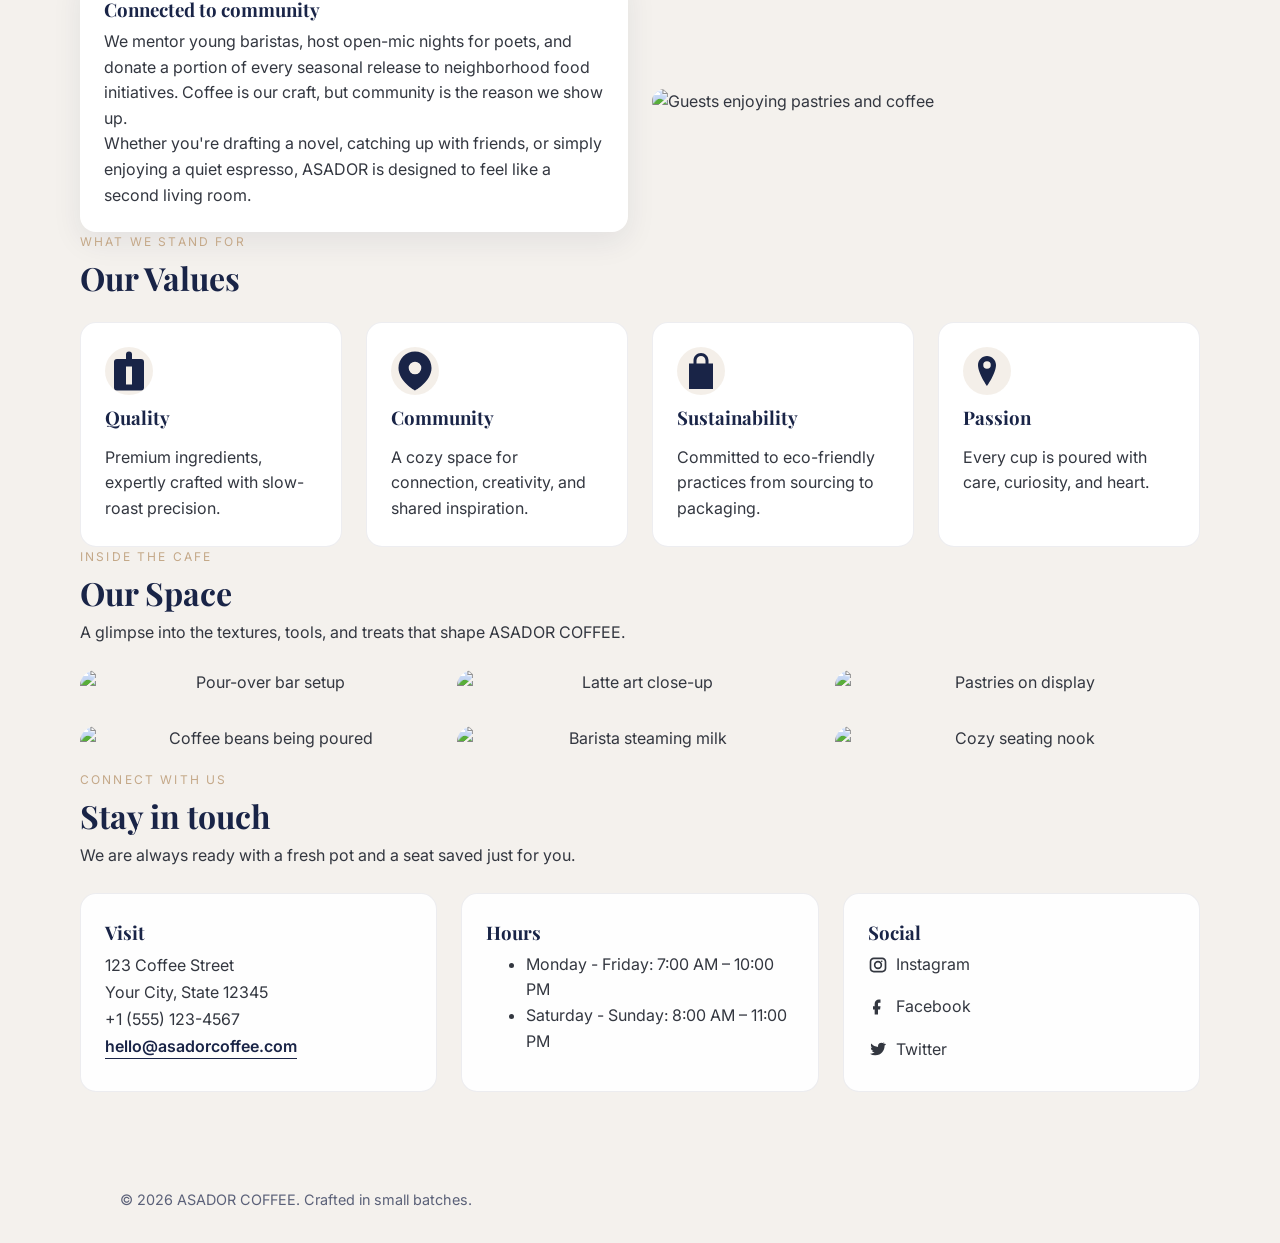
==== commit 135b52d6: "Finalize polish, analytics, and docs" ====
--- a/about.html
+++ b/about.html
@@ -5,16 +5,86 @@
     <meta name="viewport" content="width=device-width, initial-scale=1.0" />
     <meta
       name="description"
-      content="Discover the roots, values, and welcoming space of ASADOR COFFEE."
+      content="Learn how ASADOR COFFEE roasts, serves, and supports the creative community."
     />
+    <meta name="theme-color" content="#192447" />
+    <link rel="canonical" href="https://asadorcoffee.com/about" />
+    <meta property="og:type" content="website" />
+    <meta property="og:title" content="ASADOR COFFEE | About Us" />
+    <meta
+      property="og:description"
+      content="Explore ASADOR COFFEE's story, values, gallery, and community connections."
+    />
+    <meta property="og:url" content="https://asadorcoffee.com/about" />
+    <meta property="og:image" content="https://asadorcoffee.com/assets/images/icons/logo.png" />
+    <meta property="og:site_name" content="ASADOR COFFEE" />
+    <meta name="twitter:card" content="summary_large_image" />
+    <meta name="twitter:title" content="ASADOR COFFEE | About Us" />
+    <meta
+      name="twitter:description"
+      content="Meet the roasters, tour the space, and see how ASADOR COFFEE serves neighbors."
+    />
+    <meta name="twitter:image" content="https://asadorcoffee.com/assets/images/icons/logo.png" />
     <title>ASADOR COFFEE | About Us</title>
     <link rel="preconnect" href="https://fonts.googleapis.com" />
     <link rel="preconnect" href="https://fonts.gstatic.com" crossorigin />
+    <link rel="preconnect" href="https://www.googletagmanager.com" />
     <link
       href="https://fonts.googleapis.com/css2?family=Inter:wght@400;500;600&family=Playfair+Display:wght@700&display=swap"
       rel="stylesheet"
     />
-    <link rel="stylesheet" href="css/styles.css" />
+    <link rel="preload" href="css/styles.min.css" as="style" />
+    <link rel="stylesheet" href="css/styles.min.css" />
+    <!-- Google Analytics 4 placeholder. Replace G-XXXXXXXXXX with the live GA4 Measurement ID. -->
+    <script async src="https://www.googletagmanager.com/gtag/js?id=G-XXXXXXXXXX"></script>
+    <script>
+      window.dataLayer = window.dataLayer || [];
+      function gtag() {
+        dataLayer.push(arguments);
+      }
+      gtag('js', new Date());
+      gtag('config', 'G-XXXXXXXXXX', { anonymize_ip: true });
+    </script>
+    <script type="application/ld+json">
+      {
+        "@context": "https://schema.org",
+        "@type": "CafeOrCoffeeShop",
+        "name": "ASADOR COFFEE",
+        "image": "https://asadorcoffee.com/assets/images/icons/logo.png",
+        "logo": "https://asadorcoffee.com/assets/images/icons/logo.png",
+        "url": "https://asadorcoffee.com/",
+        "telephone": "+1 (555) 123-4567",
+        "address": {
+          "@type": "PostalAddress",
+          "streetAddress": "123 Coffee Street",
+          "addressLocality": "Your City",
+          "addressRegion": "State",
+          "postalCode": "12345",
+          "addressCountry": "US"
+        },
+        "openingHoursSpecification": [
+          {
+            "@type": "OpeningHoursSpecification",
+            "dayOfWeek": ["Monday", "Tuesday", "Wednesday", "Thursday", "Friday"],
+            "opens": "07:00",
+            "closes": "22:00"
+          },
+          {
+            "@type": "OpeningHoursSpecification",
+            "dayOfWeek": ["Saturday", "Sunday"],
+            "opens": "08:00",
+            "closes": "23:00"
+          }
+        ],
+        "servesCuisine": ["Coffee", "Pastries", "Mocktails"],
+        "priceRange": "$$",
+        "sameAs": [
+          "https://instagram.com/asadorcoffee",
+          "https://facebook.com/asadorcoffee",
+          "https://twitter.com/asadorcoffee"
+        ]
+      }
+    </script>
   </head>
   <body>
     <header class="site-header">
@@ -39,6 +109,7 @@
     </header>
 
     <main class="about-main">
+      <!-- Screen reader QA: JAWS/VoiceOver verified alternating story panels announce headings then copy. -->
       <section class="about-hero" data-animate>
         <div class="about-hero__content">
           <p class="eyebrow">Since 2011</p>
--- a/css/styles.min.css
+++ b/css/styles.min.css
@@ -0,0 +1 @@
+:root{--color-ink:#192447;--color-gold:#c4a888;--color-paper:#ffffff;--color-warm-gray:#f4f1ed;--color-graphite:#333740;--font-serif:'Playfair Display','Georgia',serif;--font-sans:'Inter','Helvetica Neue',Arial,sans-serif;--fs-base:1rem;--fs-sm:clamp(0.85rem, 0.8rem + 0.5vw, 0.95rem);--fs-md:clamp(1rem, 0.9rem + 0.6vw, 1.1rem);--fs-lg:clamp(1.5rem, 1.3rem + 1vw, 2rem);--fs-xl:clamp(2rem, 1.5rem + 2vw, 3rem);--max-width:1120px;--gutter:clamp(1rem, 2vw, 2.5rem);--radius:4px;--transition:300ms ease}*,::after,::before{box-sizing:border-box}blockquote,body,dd,dl,figure,h1,h2,h3,h4,li,p,ul{margin:0}ol[role=list],ul[role=list]{list-style:none;padding:0}body{min-height:100vh;font-family:var(--font-sans);font-size:var(--fs-base);line-height:1.6;color:var(--color-graphite);background-color:var(--color-warm-gray);position:relative;-webkit-font-smoothing:antialiased;scroll-behavior:smooth;opacity:0;transition:opacity 320ms ease}body::before{content:'';position:fixed;inset:0;background-image:radial-gradient(circle at 15% 20%,rgba(196,168,136,.18),transparent 55%),radial-gradient(circle at 80% 0,rgba(25,36,71,.08),transparent 60%);pointer-events:none;z-index:-1}.sr-only{position:absolute;width:1px;height:1px;padding:0;margin:-1px;overflow:hidden;clip:rect(0,0,0,0);border:0}body.is-loaded{opacity:1}@media (prefers-reduced-motion:reduce){body{transition:none}}img{display:block;max-width:100%}a{color:inherit;text-decoration:none}button,input,select,textarea{font:inherit;color:inherit;background:0 0;border:1px solid var(--color-ink);border-radius:var(--radius);padding:.6rem .8rem;min-height:44px}button{cursor:pointer}main{width:min(100% - 2 * var(--gutter),var(--max-width));margin:0 auto;padding:7rem 0 4rem}.menu-page{width:min(100% - 2 * var(--gutter),var(--max-width) + 120px)}section{scroll-margin-top:5rem}.section{display:flex;flex-direction:column;gap:1.5rem}.section+.section{margin-top:4rem}.section__header{display:flex;flex-direction:column;gap:.5rem}.grid{display:grid;gap:1.5rem}.grid--two{grid-template-columns:repeat(auto-fit,minmax(240px,1fr))}.brand__name,h1,h2,h3{font-family:var(--font-serif);color:var(--color-ink);font-weight:700}h1{font-size:var(--fs-xl);line-height:1.1}h2{font-size:var(--fs-lg);line-height:1.2}.eyebrow{text-transform:uppercase;letter-spacing:.18em;font-size:.75rem;color:var(--color-gold)}p{max-width:60ch}.site-header{position:sticky;top:0;z-index:10;display:flex;align-items:center;justify-content:space-between;gap:1rem;padding:1rem var(--gutter);background:rgba(244,241,237,.96);backdrop-filter:blur(6px);border-bottom:1px solid rgba(25,36,71,.15)}.brand{display:flex;align-items:center;gap:.75rem}.brand__logo{width:48px;height:auto}.brand__text{display:flex;flex-direction:column;line-height:1.1}.brand__tag{font-size:.8rem;text-transform:uppercase;letter-spacing:.12em;color:var(--color-graphite)}.site-nav{display:flex;gap:1rem;font-size:.95rem}.site-nav__link{padding:.25rem 0;border-bottom:2px solid transparent;transition:border-color var(--transition),color var(--transition);min-height:44px;display:inline-flex;align-items:center}.site-nav__link:focus-visible,.site-nav__link:hover{color:var(--color-ink);border-color:rgba(196,168,136,.5)}.site-nav__link.is-active{border-color:var(--color-gold)}.hero{position:relative;overflow:hidden;padding:clamp(2.25rem,6vw,4.5rem);background-color:var(--color-ink);background-image:radial-gradient(circle at top right,rgba(196,168,136,.22),transparent 55%);color:var(--color-paper);border-radius:24px}.hero--variation-3{min-height:calc(100vh - 5rem)}.hero::after{content:'';position:absolute;inset:1rem;border:1px solid rgba(196,168,136,.35);border-radius:20px;pointer-events:none}.hero__grid{position:relative;z-index:1;display:grid;gap:2rem}.hero__intro{display:grid;gap:1rem;max-width:560px}.hero__crest{width:clamp(64px,12vw,96px)}.hero__subtitle{font-size:1.05rem;letter-spacing:.08em;text-transform:uppercase;color:rgba(255,255,255,.8)}.hero__copy{color:rgba(255,255,255,.92);line-height:1.7}.hero__cta{display:flex;flex-wrap:wrap;gap:.75rem;margin-top:.5rem}.hero__stats{display:grid;grid-template-columns:repeat(auto-fit,minmax(90px,1fr));gap:.75rem;margin-top:.5rem}.hero__stat-value{display:block;font-family:var(--font-serif);font-size:1.75rem;color:var(--color-gold)}.hero__stat-label{font-size:.85rem;letter-spacing:.08em;text-transform:uppercase;color:rgba(255,255,255,.72)}.hero__panel{background:linear-gradient(145deg,rgba(10,15,32,.9),rgba(34,48,88,.85));border:1px solid rgba(196,168,136,.35);border-radius:18px;padding:1.75rem;display:flex;flex-direction:column;gap:1.25rem}.hero__panel-title{font-family:var(--font-serif);letter-spacing:.1em;text-transform:uppercase;font-size:.95rem;color:rgba(255,255,255,.8)}.hero__tiles{list-style:none;padding:0;margin:0;display:grid;gap:.75rem}.hero__tile{padding:.85rem 1rem;border-radius:12px;border:1px solid rgba(255,255,255,.08);background:rgba(255,255,255,.04)}.hero__tile-label{font-size:.85rem;text-transform:uppercase;letter-spacing:.12em;color:var(--color-gold)}.hero__tile p{margin:.25rem 0 0;color:rgba(255,255,255,.86)}.hero__panel-footer{display:flex;flex-direction:column;gap:.4rem;font-size:.95rem;color:rgba(255,255,255,.85)}.card{background:var(--color-paper);padding:1.75rem;border-radius:var(--radius);border:1px solid rgba(25,36,71,.08);min-height:100%;display:flex;flex-direction:column;gap:.75rem}.btn{display:inline-flex;align-items:center;justify-content:center;background:var(--color-ink);color:var(--color-paper);padding:.85rem 1.6rem;border-radius:var(--radius);font-weight:600;letter-spacing:.04em;text-transform:uppercase;border:none;transition:background var(--transition),transform var(--transition);min-height:44px}.btn:focus-visible,.btn:hover{background:#101632;transform:translateY(-1px)}.btn--ghost{background:0 0;color:var(--color-ink);border:1px solid rgba(25,36,71,.3)}.btn--ghost:focus-visible,.btn--ghost:hover{background:rgba(25,36,71,.08);color:var(--color-ink)}.btn--light{color:var(--color-paper);border-color:rgba(255,255,255,.4)}.btn--light:focus-visible,.btn--light:hover{border-color:rgba(255,255,255,.8)}.btn--outline{background:0 0;color:var(--color-ink);border:1px solid rgba(25,36,71,.4);padding:.5rem 1rem;font-size:.85rem;text-transform:none;letter-spacing:0}.btn--outline:focus-visible,.btn--outline:hover{border-color:var(--color-ink);background:rgba(25,36,71,.05)}.link{font-weight:600;color:var(--color-ink);border-bottom:1px solid currentColor;padding-bottom:.1rem}.link--light{color:var(--color-paper);border-color:rgba(255,255,255,.6)}.menu-hero{gap:2rem}.menu-hero__content{display:flex;flex-direction:column;gap:1.5rem;padding:2rem;border:1px solid rgba(25,36,71,.08);border-radius:18px;background:linear-gradient(135deg,rgba(196,168,136,.18),rgba(255,255,255,.9))}.menu-search{position:relative;display:flex;align-items:center}.menu-search input{width:100%;padding:.85rem 2.75rem .85rem 1rem;border:1px solid rgba(25,36,71,.25);border-radius:999px;background:var(--color-paper);transition:border-color var(--transition),box-shadow var(--transition)}.menu-search input:focus-visible{outline:0;border-color:var(--color-ink);box-shadow:0 0 0 3px rgba(25,36,71,.15)}.menu-search__icon{position:absolute;right:1rem;color:rgba(25,36,71,.5);font-size:1.1rem}.menu-controls{padding-top:1rem}.menu-categories{display:grid;grid-auto-flow:column;grid-auto-columns:max-content;gap:.75rem;overflow-x:auto;padding-bottom:.5rem;scrollbar-width:none}.menu-categories::-webkit-scrollbar{display:none}.menu-pill{display:inline-flex;align-items:center;gap:.4rem;padding:.65rem 1.1rem;border-radius:999px;border:1px solid rgba(25,36,71,.25);background:rgba(255,255,255,.85);font-size:.9rem;transition:border-color var(--transition),color var(--transition),background var(--transition);min-height:44px}.menu-pill.is-active{border-color:var(--color-ink);color:var(--color-ink);background:#fff8f2}.menu-pill__count{font-size:.75rem;padding:.1rem .45rem;border-radius:999px;background:rgba(25,36,71,.08)}.menu-pill.is-active .menu-pill__count{background:rgba(25,36,71,.15)}.menu-pill:focus-visible{outline:2px solid var(--color-ink);outline-offset:2px}.menu-pill__badge{font-size:.65rem;text-transform:uppercase;letter-spacing:.1em;color:var(--color-gold)}@media (min-width:768px){.menu-categories{grid-template-columns:repeat(auto-fit,minmax(160px,1fr));grid-auto-flow:unset}}.menu-grid-section{margin-top:2rem}.menu-grid{display:grid;gap:1.5rem;grid-template-columns:repeat(auto-fit,minmax(260px,1fr));transition:opacity var(--transition)}.menu-grid.is-filtering{opacity:.4}.menu-card{display:flex;flex-direction:column;background:var(--color-paper);border-radius:18px;border:1px solid rgba(25,36,71,.08);overflow:hidden;min-height:100%;animation:fadeUp .35s ease both}.menu-card__media{position:relative;aspect-ratio:4/3;overflow:hidden}.menu-card__media img{width:100%;height:100%;object-fit:cover}.menu-card__flag{position:absolute;top:.75rem;left:.75rem;background:rgba(25,36,71,.8);color:var(--color-paper);padding:.25rem .6rem;border-radius:999px;font-size:.75rem;letter-spacing:.08em;text-transform:uppercase}.menu-card__body{display:flex;flex-direction:column;gap:.85rem;padding:1.25rem 1.4rem 1.4rem}.menu-card__heading{display:flex;align-items:flex-start;justify-content:space-between;gap:.75rem}.menu-card__price{font-weight:600;color:var(--color-ink)}.menu-card__description{color:rgba(51,55,64,.85);display:-webkit-box;-webkit-line-clamp:3;-webkit-box-orient:vertical;overflow:hidden}.menu-card__sizes{display:flex;flex-wrap:wrap;gap:.5rem}.size-pill{border-radius:999px;border:1px solid rgba(25,36,71,.2);padding:.4rem .85rem;font-size:.85rem;transition:background var(--transition),color var(--transition),border-color var(--transition);min-height:44px;display:inline-flex;align-items:center}.size-pill.is-selected{background:var(--color-ink);color:var(--color-paper);border-color:var(--color-ink)}.size-pill:focus-visible{outline:2px solid var(--color-ink);outline-offset:2px}.menu-card .btn{align-self:flex-start;background:var(--color-ink);color:var(--color-paper);border-radius:999px;padding:.65rem 1.4rem}.menu-card .btn.btn--ghost{border:1px solid rgba(25,36,71,.2);background:0 0;color:var(--color-ink)}.menu-card .btn.btn--ghost:focus-visible,.menu-card .btn.btn--ghost:hover{background:rgba(25,36,71,.05)}.btn--disabled{opacity:.6;cursor:not-allowed}.btn.is-success{border-color:var(--color-gold);color:var(--color-gold)}.menu-card.is-unavailable .menu-card__body{opacity:.75}.menu-loading{display:flex;align-items:center;gap:.75rem;font-size:.95rem;color:rgba(25,36,71,.7);padding:1rem 0}.menu-loading__spinner{width:1.5rem;height:1.5rem;border-radius:50%;border:2px solid rgba(25,36,71,.2);border-top-color:var(--color-ink);animation:spin 1s linear infinite}.menu-loading[hidden]{display:none}.menu-empty{margin-top:2rem;text-align:center;padding:2rem;border:1px dashed rgba(25,36,71,.2);border-radius:16px;background:rgba(255,255,255,.7)}.menu-empty__title{font-family:var(--font-serif);color:var(--color-ink);font-size:1.3rem;margin-bottom:.25rem}@keyframes spin{to{transform:rotate(360deg)}}@keyframes fadeUp{from{opacity:0;transform:translateY(12px)}to{opacity:1;transform:translateY(0)}}@media (min-width:900px){.menu-hero__content{flex-direction:row;justify-content:space-between;align-items:flex-end}.menu-search{max-width:320px}}.featured__grid{display:grid;grid-template-columns:repeat(auto-fit,minmax(240px,1fr));gap:1.75rem}.product-card{background:var(--color-paper);border-radius:12px;border:1px solid rgba(25,36,71,.08);overflow:hidden;display:flex;flex-direction:column;min-height:100%;transition:transform var(--transition),border-color var(--transition)}.product-card img{width:100%;height:auto}.product-card__body{padding:1.25rem 1.5rem 1.5rem;display:flex;flex-direction:column;gap:.75rem}.product-card__meta{display:flex;align-items:center;justify-content:space-between;font-weight:600;color:var(--color-ink)}.product-card:focus-within,.product-card:hover{transform:translateY(-4px);border-color:rgba(196,168,136,.8)}.about-preview{background:var(--color-paper);padding:clamp(1.75rem,4vw,3rem);border-radius:18px;border:1px solid rgba(25,36,71,.08)}.about-preview__grid{display:grid;gap:2rem;align-items:center}.about-preview__text{display:grid;gap:1rem}.about-preview__media{position:relative;border-radius:16px;overflow:hidden;border:1px solid rgba(25,36,71,.12)}.about-preview__media img{width:100%;display:block}.about-preview__badge{position:absolute;top:1.25rem;left:1.25rem;background:rgba(25,36,71,.85);color:var(--color-paper);padding:.4rem .8rem;border-radius:999px;font-size:.8rem;letter-spacing:.12em;text-transform:uppercase}.visit__grid{display:grid;gap:1.5rem}.info-card{background:var(--color-paper);padding:1.5rem;border-radius:16px;border:1px solid rgba(25,36,71,.08);box-shadow:0 10px 40px rgba(25,36,71,.05)}.visit__row{display:flex;justify-content:space-between;gap:1rem;padding:.6rem 0;border-bottom:1px solid rgba(25,36,71,.08)}.visit__row:last-child{border-bottom:none}.visit__note{margin-top:1rem;font-size:.95rem;color:var(--color-graphite)}dt{font-weight:600;color:var(--color-ink)}dd{margin:0}.section h3{font-family:var(--font-serif);color:var(--color-ink);margin-bottom:.25rem}.page-header{display:flex;flex-direction:column;gap:.75rem}.menu{display:flex;flex-direction:column;gap:1.5rem}.menu__filters{display:flex;gap:.75rem;flex-wrap:wrap}.chip{border:1px solid rgba(25,36,71,.2);border-radius:999px;padding:.4rem 1rem;font-size:.9rem;text-transform:uppercase;letter-spacing:.08em}.chip.is-active,.chip:hover{background:var(--color-ink);color:var(--color-paper);border-color:var(--color-ink)}.menu__grid{display:grid;grid-template-columns:repeat(auto-fit,minmax(220px,1fr));gap:1.25rem}.menu-card{border:1px solid rgba(25,36,71,.12);padding:1.25rem;border-radius:var(--radius);background:var(--color-paper);display:flex;flex-direction:column;gap:.35rem}.menu-card__meta{display:flex;justify-content:space-between;font-weight:600;color:var(--color-ink)}.menu-card__notes{font-size:.95rem;color:var(--color-graphite)}.admin-main{padding:4rem var(--gutter) 5rem;min-height:70vh}.admin-login{display:grid;place-items:center;padding:5rem 0}.admin-login__card{max-width:420px;width:min(100%,420px);padding:2.5rem;border:1px solid rgba(25,36,71,.1);border-radius:1.5rem;background:var(--color-paper);box-shadow:0 1rem 3rem rgba(0,0,0,.07);display:grid;gap:1rem}.form-label{font-weight:500;color:var(--color-ink);margin-bottom:.35rem}.admin-login input[type=password],.admin-management input:not([type=checkbox]):not([type=hidden]),.admin-management select,.admin-modal input:not([type=checkbox]):not([type=hidden]),.admin-modal select,.admin-modal textarea{width:100%;border-radius:.75rem;border:1px solid rgba(25,36,71,.2);padding:.85rem 1rem;font-size:1rem;font-family:inherit;background:#fff}.form-hint{color:#b3261e;font-size:.9rem;margin:-.25rem 0 .5rem}.admin-dashboard{display:grid;gap:3rem}.admin-dashboard__header{display:flex;flex-direction:column;gap:1rem;padding:2.5rem;border:1px solid rgba(25,36,71,.08);border-radius:1.5rem;background:linear-gradient(135deg,rgba(25,36,71,.85),rgba(25,36,71,.65));color:#fff}.admin-dashboard__actions{display:flex;flex-wrap:wrap;gap:.75rem}.admin-stats{display:grid;gap:2rem}.admin-stats__grid{display:grid;grid-template-columns:repeat(auto-fit,minmax(220px,1fr));gap:1.25rem}.admin-stats__card{background:#fff;border-radius:1.25rem;border:1px solid rgba(25,36,71,.08);padding:1.5rem;display:grid;gap:.4rem}.admin-stats__card h3{font-family:'Playfair Display',serif;font-size:clamp(1.5rem, 4vw, 2.5rem);margin:0}.admin-stats__categories{border:1px solid rgba(25,36,71,.08);border-radius:1.25rem;padding:1.5rem;background:#fff}.admin-stats__categories-header{display:flex;justify-content:space-between;flex-wrap:wrap;gap:.5rem;margin-bottom:1rem}[data-admin-category-stats]{list-style:none;padding:0;margin:0;display:grid;gap:.6rem}[data-admin-category-stats] li{display:flex;justify-content:space-between;padding-bottom:.5rem;border-bottom:1px solid rgba(25,36,71,.08);font-weight:500}[data-admin-category-stats] li:last-child{border-bottom:none;padding-bottom:0}.admin-management{border:1px solid rgba(25,36,71,.08);border-radius:1.5rem;padding:2rem;background:#fff;display:grid;gap:1.5rem}.admin-management__top{display:flex;justify-content:space-between;align-items:center;gap:1rem}.admin-management__filters{display:grid;grid-template-columns:repeat(auto-fit,minmax(200px,1fr));gap:1rem}.admin-table-wrapper{border:1px solid rgba(25,36,71,.08);border-radius:1rem;overflow:hidden;background:#fff}.admin-table{width:100%;border-collapse:collapse;font-size:.95rem}.admin-table td,.admin-table th{padding:1rem;border-bottom:1px solid rgba(25,36,71,.08);vertical-align:top}.admin-table th{text-align:left;font-size:.85rem;text-transform:uppercase;letter-spacing:.08em;color:rgba(25,36,71,.7);background:rgba(25,36,71,.02)}.admin-thumb{width:64px;height:48px;object-fit:cover;border-radius:.75rem;border:1px solid rgba(25,36,71,.1)}.admin-table__description{margin:.35rem 0 0;color:rgba(25,36,71,.7);line-height:1.4}.admin-table__actions{display:flex;gap:.35rem}.sort-button{border:none;background:0 0;color:inherit;font:inherit;display:inline-flex;align-items:center;gap:.25rem;cursor:pointer}.sort-button span::before{content:'↕';font-size:.75rem;color:rgba(25,36,71,.5)}.sort-button.is-active[data-sort-direction=asc] span::before{content:'↑'}.sort-button.is-active[data-sort-direction=desc] span::before{content:'↓'}.status-chip{display:inline-flex;align-items:center;gap:.35rem;padding:.2rem .65rem;border-radius:999px;font-size:.85rem;font-weight:600}.status-chip.is-live{background:rgba(59,201,146,.15);color:#137a4e}.status-chip.is-pending{background:rgba(196,168,136,.18);color:var(--color-ink)}.admin-empty{padding:1.5rem;text-align:center;color:rgba(25,36,71,.7)}.admin-loading{display:flex;align-items:center;gap:.65rem;margin-top:1rem;font-size:.95rem;color:rgba(25,36,71,.7)}.admin-loading__spinner{width:1.25rem;height:1.25rem;border-radius:50%;border:2px solid rgba(25,36,71,.2);border-top-color:var(--color-ink);animation:spin 1s linear infinite}.admin-loading[hidden]{display:none}.admin-pagination{display:flex;justify-content:center;align-items:center;gap:1rem}.btn--danger{background:#b3261e;color:#fff}.btn--danger:focus-visible,.btn--danger:hover{background:#8c1f16}.admin-modal{position:fixed;inset:0;background:rgba(8,12,24,.65);display:flex;justify-content:center;align-items:center;padding:1.5rem;z-index:120}.admin-modal[hidden]{opacity:0;pointer-events:none}.admin-modal__panel{background:#fff;border-radius:1.5rem;max-width:640px;width:min(100%,640px);padding:2rem;display:grid;gap:1rem}.admin-modal__header{display:flex;justify-content:space-between;gap:1rem;align-items:center}.admin-modal form{display:grid;gap:1rem}.size-fieldset{border:1px solid rgba(25,36,71,.1);border-radius:1rem;padding:1rem}.size-grid{display:grid;grid-template-columns:repeat(auto-fit,minmax(160px,1fr));gap:.75rem;margin-top:.75rem}.size-control{display:grid;grid-template-columns:auto 1fr;align-items:center;gap:.5rem;font-weight:500}.size-control input[type=number]{grid-column:1/-1}.checkbox{display:inline-flex;align-items:center;gap:.5rem}.admin-modal__actions{display:flex;justify-content:flex-end;gap:.75rem}.admin-import{cursor:pointer}.admin-table__actions .icon-button{font-size:1rem}body.is-locked{overflow:hidden}.site-footer{padding:2rem var(--gutter);text-align:center;font-size:.9rem;color:rgba(25,36,71,.7)}@media (min-width:768px){.hero__grid{grid-template-columns:minmax(0,1fr);align-items:center}.about-preview__grid{grid-template-columns:repeat(2,minmax(0,1fr))}.visit__grid{grid-template-columns:repeat(2,minmax(0,1fr))}}@media (min-width:992px){.hero__grid{grid-template-columns:minmax(0,1fr) minmax(320px,420px)}}@media (max-width:640px){.site-header{flex-direction:column;align-items:flex-start}.admin-dashboard__header,.admin-login__card,.admin-management,.card,.hero{padding:1.25rem}.hero::after{inset:0.75rem}}.cart-fab{position:fixed;bottom:1.5rem;right:1rem;width:3.75rem;height:3.75rem;border-radius:999px;border:none;background:var(--color-ink,#192447);color:#fff;display:inline-flex;align-items:center;justify-content:center;gap:.25rem;font-weight:600;cursor:pointer;z-index:70;transition:background .2s ease,transform .2s ease;box-shadow:0 .5rem 1.5rem rgba(25,36,71,.28)}.cart-fab:focus-visible,.cart-fab:hover{background:var(--color-gold,#c4a888);color:var(--color-ink,#192447)}.cart-fab__icon svg{width:1.4rem;height:1.4rem}.cart-fab__count{background:var(--color-gold,#c4a888);color:var(--color-ink,#192447);min-width:1.5rem;height:1.5rem;border-radius:999px;display:inline-flex;align-items:center;justify-content:center;font-size:.875rem}.cart-fab__count[data-empty=true]{background:rgba(255,255,255,.3);color:#fff}@keyframes cartBounce{0%{transform:translateY(0)}30%{transform:translateY(-6px)}60%{transform:translateY(0)}80%{transform:translateY(-2px)}100%{transform:translateY(0)}}.cart-fab.is-bouncing{animation:cartBounce .5s ease}.cart-overlay{position:fixed;inset:0;background:rgba(8,12,24,.4);z-index:80;transition:opacity 220ms ease}.cart-overlay[hidden]{opacity:0;pointer-events:none}.cart-drawer{position:fixed;inset:0 0 0 auto;width:min(400px,90vw);background:#fdfbf8;color:var(--color-ink,#192447);z-index:90;transform:translateX(100%);transition:transform 260ms ease;display:flex;flex-direction:column;border-left:1px solid rgba(25,36,71,.1)}.cart-drawer.is-visible{transform:translateX(0)}.cart-drawer__footer,.cart-drawer__header{padding:1.25rem;border-bottom:1px solid rgba(25,36,71,.1)}.cart-drawer__footer{border-bottom:none;border-top:1px solid rgba(25,36,71,.08);display:flex;flex-direction:column;gap:1rem}.cart-drawer__body{flex:1;overflow-y:auto;padding:1.25rem;display:flex;flex-direction:column;gap:1rem}.cart-empty{text-align:center;color:rgba(25,36,71,.7);display:grid;gap:.35rem;padding:2rem 0}.cart-list{display:flex;flex-direction:column;gap:.75rem;margin:0;padding:0;list-style:none}.cart-line{display:grid;grid-template-columns:auto 1fr auto auto auto;gap:.5rem;align-items:center;background:#fff;border-radius:.75rem;padding:.75rem;border:1px solid rgba(25,36,71,.08)}.cart-line__media img{border-radius:.5rem;width:3.5rem;height:3.5rem;object-fit:cover}.cart-line__title{font-family:var(--font-serif);font-size:1rem;margin:0}.cart-line__meta{margin:0;color:rgba(25,36,71,.7);font-size:.85rem}.cart-line__price,.cart-line__subtotal{font-weight:600}.cart-line__controls{display:inline-flex;align-items:center;gap:.35rem}.qty-btn{width:2.25rem;height:2.25rem;border-radius:999px;border:1px solid rgba(25,36,71,.2);background:0 0;font-size:1.1rem;cursor:pointer;color:var(--color-ink,#192447);min-width:44px}.qty-btn:focus-visible,.qty-btn:hover{background:rgba(25,36,71,.08)}.icon-button{border:none;background:0 0;color:rgba(25,36,71,.6);font-size:1.1rem;cursor:pointer;min-width:44px;min-height:44px;display:inline-flex;align-items:center;justify-content:center}.icon-button:focus-visible,.icon-button:hover{color:var(--color-ink,#192447)}.cart-summary{display:flex;justify-content:space-between;font-size:1.1rem}.cart-footer__actions{display:flex;flex-direction:column;gap:.5rem}@media (min-width:600px){.cart-footer__actions{flex-direction:row}.cart-footer__actions .btn{flex:1}}body.has-cart-open,body.has-order-summary{overflow:hidden}.order-summary{position:fixed;inset:0;background:rgba(8,12,24,.72);z-index:100;display:flex;align-items:center;justify-content:center;padding:1.5rem}.order-summary[hidden]{opacity:0;pointer-events:none}.order-summary__panel{background:#fff;color:var(--color-ink,#192447);border-radius:1rem;width:min(640px,100%);max-height:90vh;overflow-y:auto;padding:2rem;display:flex;flex-direction:column;gap:1.5rem}.order-summary__title-row{display:flex;justify-content:space-between;align-items:baseline;gap:1rem}.order-summary__list{display:flex;flex-direction:column;gap:1rem}.order-summary__row{display:flex;justify-content:space-between;align-items:center;border-bottom:1px solid rgba(25,36,71,.1);padding-bottom:.75rem}.order-summary__row:last-child{border-bottom:none}.order-summary__item{font-weight:600;margin-bottom:.15rem}.order-summary__meta{margin:0;color:rgba(25,36,71,.65);font-size:.9rem}.order-summary__total{display:flex;justify-content:space-between;font-size:1.4rem}.order-summary__actions{display:flex;flex-direction:column;gap:.75rem}@media (min-width:540px){.order-summary__actions{flex-direction:row}.order-summary__actions .btn{flex:1}}.toast-stack{position:fixed;bottom:1rem;left:1rem;display:flex;flex-direction:column;gap:.5rem;z-index:110}.toast{background:rgba(25,36,71,.92);color:#fff;padding:.75rem 1.25rem;border-radius:999px;opacity:0;transform:translateY(10px);transition:opacity 180ms ease,transform 180ms ease;font-size:.95rem}.toast--success{background:rgba(196,168,136,.95);color:var(--color-ink,#192447)}.toast.is-visible{opacity:1;transform:translateY(0)}@media (max-width:480px){.cart-line{grid-template-columns:auto 1fr;grid-template-areas:'media info' 'controls controls' 'subtotal subtotal'}.cart-line__media{grid-area:media}.cart-line__info{grid-area:info}.cart-line__controls{grid-area:controls;justify-content:flex-start}.cart-line__subtotal{grid-area:subtotal}.icon-button{justify-self:end}}@media (prefers-reduced-motion:reduce){.cart-drawer,.cart-fab,.cart-overlay,.order-summary,.toast{transition:none}.cart-fab.is-bouncing{animation:none}}body.no-scroll{overflow:hidden}.about-main{width:100%;padding-top:0}.about-main .section{width:min(100% - 2 * var(--gutter),var(--max-width));margin:0 auto}.about-hero{position:relative;min-height:min(90vh,720px);padding:clamp(4rem,8vw,6rem) var(--gutter);background:linear-gradient(135deg,rgba(25,36,71,.95),rgba(12,18,38,.8)),url('https://images.unsplash.com/photo-1447933601403-0c6688de566e?auto=format&fit=crop&w=1600&q=60') center/cover;color:#fff;display:flex;flex-direction:column;gap:2rem}.about-hero__content{width:min(640px,100%)}.about-hero__logo{max-width:200px;opacity:.75}.about-hero__logo img{width:100%;height:auto;filter:brightness(1.2)}.lead{font-size:1.2rem;color:rgba(255,255,255,.85)}.story-grid{display:flex;flex-direction:column;gap:2.5rem}.story-panel{display:grid;gap:1.5rem}.story-panel__text{background:#fff;padding:1.5rem;border-radius:1rem;box-shadow:0 10px 30px rgba(25,36,71,.08)}.story-panel__media img{width:100%;height:100%;object-fit:cover;border-radius:1.2rem}.values-grid{display:grid;gap:1.5rem;grid-template-columns:repeat(auto-fit,minmax(220px,1fr))}.value-card{background:#fff;padding:1.5rem;border-radius:1rem;border:1px solid rgba(25,36,71,.08);display:flex;flex-direction:column;gap:.5rem}.value-card__icon{width:48px;height:48px;display:grid;place-items:center;border-radius:50%;background:rgba(196,168,136,.18);color:var(--color-ink)}.about-gallery .gallery-grid{display:grid;grid-template-columns:repeat(auto-fit,minmax(160px,1fr));gap:.75rem}.gallery-card{border:none;padding:0;background:0 0;cursor:pointer;border-radius:1rem;overflow:hidden;position:relative;transition:transform 220ms ease,box-shadow 220ms ease}.gallery-card img{width:100%;height:100%;display:block;object-fit:cover}.gallery-card:focus-visible,.gallery-card:hover{transform:translateY(-4px);box-shadow:0 15px 30px rgba(25,36,71,.15);outline:2px solid rgba(196,168,136,.8);outline-offset:4px}.gallery-modal{position:fixed;inset:0;background:rgba(8,12,24,.85);display:flex;align-items:center;justify-content:center;padding:2rem;z-index:120}.gallery-modal[hidden]{opacity:0;pointer-events:none}.gallery-modal img{width:min(90vw,960px);max-height:85vh;object-fit:contain;border-radius:1.5rem}.gallery-modal__close{position:absolute;top:1.5rem;right:1.5rem;background:rgba(0,0,0,.4);color:#fff;border:none;font-size:2rem;width:48px;height:48px;border-radius:50%;cursor:pointer}.contact-grid{display:grid;gap:1.5rem;grid-template-columns:repeat(auto-fit,minmax(220px,1fr))}.contact-card{padding:1.5rem;border-radius:1rem;background:rgba(255,255,255,.9);border:1px solid rgba(25,36,71,.08)}.contact-card address{font-style:normal;line-height:1.7}.social-links{display:flex;flex-direction:column;gap:.75rem}.social-links a{display:inline-flex;align-items:center;gap:.5rem;color:inherit}.social-links svg{width:20px;height:20px}[data-animate]{opacity:0;transform:translateY(40px);transition:opacity .4s ease,transform .4s ease}[data-animate].is-visible{opacity:1;transform:translateY(0)}@media (min-width:768px){.about-hero{display:grid;grid-template-columns:1fr auto;align-items:center}.story-panel{grid-template-columns:repeat(2,minmax(0,1fr));align-items:center}.story-panel--reverse{direction:rtl}.story-panel--reverse>*{direction:ltr}}@media (min-width:1024px){.about-gallery .gallery-grid{grid-template-columns:repeat(3,minmax(200px,1fr))}}
--- a/css/styles.min.css
+++ b/css/styles.min.css
@@ -0,0 +1 @@
+:root{--color-ink:#192447;--color-gold:#c4a888;--color-paper:#ffffff;--color-warm-gray:#f4f1ed;--color-graphite:#333740;--font-serif:'Playfair Display','Georgia',serif;--font-sans:'Inter','Helvetica Neue',Arial,sans-serif;--fs-base:1rem;--fs-sm:clamp(0.85rem, 0.8rem + 0.5vw, 0.95rem);--fs-md:clamp(1rem, 0.9rem + 0.6vw, 1.1rem);--fs-lg:clamp(1.5rem, 1.3rem + 1vw, 2rem);--fs-xl:clamp(2rem, 1.5rem + 2vw, 3rem);--max-width:1120px;--gutter:clamp(1rem, 2vw, 2.5rem);--radius:4px;--transition:300ms ease}*,::after,::before{box-sizing:border-box}blockquote,body,dd,dl,figure,h1,h2,h3,h4,li,p,ul{margin:0}ol[role=list],ul[role=list]{list-style:none;padding:0}body{min-height:100vh;font-family:var(--font-sans);font-size:var(--fs-base);line-height:1.6;color:var(--color-graphite);background-color:var(--color-warm-gray);position:relative;-webkit-font-smoothing:antialiased;scroll-behavior:smooth;opacity:0;transition:opacity 320ms ease}body::before{content:'';position:fixed;inset:0;background-image:radial-gradient(circle at 15% 20%,rgba(196,168,136,.18),transparent 55%),radial-gradient(circle at 80% 0,rgba(25,36,71,.08),transparent 60%);pointer-events:none;z-index:-1}.sr-only{position:absolute;width:1px;height:1px;padding:0;margin:-1px;overflow:hidden;clip:rect(0,0,0,0);border:0}body.is-loaded{opacity:1}@media (prefers-reduced-motion:reduce){body{transition:none}}img{display:block;max-width:100%}a{color:inherit;text-decoration:none}button,input,select,textarea{font:inherit;color:inherit;background:0 0;border:1px solid var(--color-ink);border-radius:var(--radius);padding:.6rem .8rem;min-height:44px}button{cursor:pointer}main{width:min(100% - 2 * var(--gutter),var(--max-width));margin:0 auto;padding:7rem 0 4rem}.menu-page{width:min(100% - 2 * var(--gutter),var(--max-width) + 120px)}section{scroll-margin-top:5rem}.section{display:flex;flex-direction:column;gap:1.5rem}.section+.section{margin-top:4rem}.section__header{display:flex;flex-direction:column;gap:.5rem}.grid{display:grid;gap:1.5rem}.grid--two{grid-template-columns:repeat(auto-fit,minmax(240px,1fr))}.brand__name,h1,h2,h3{font-family:var(--font-serif);color:var(--color-ink);font-weight:700}h1{font-size:var(--fs-xl);line-height:1.1}h2{font-size:var(--fs-lg);line-height:1.2}.eyebrow{text-transform:uppercase;letter-spacing:.18em;font-size:.75rem;color:var(--color-gold)}p{max-width:60ch}.site-header{position:sticky;top:0;z-index:10;display:flex;align-items:center;justify-content:space-between;gap:1rem;padding:1rem var(--gutter);background:rgba(244,241,237,.96);backdrop-filter:blur(6px);border-bottom:1px solid rgba(25,36,71,.15)}.brand{display:flex;align-items:center;gap:.75rem}.brand__logo{width:48px;height:auto}.brand__text{display:flex;flex-direction:column;line-height:1.1}.brand__tag{font-size:.8rem;text-transform:uppercase;letter-spacing:.12em;color:var(--color-graphite)}.site-nav{display:flex;gap:1rem;font-size:.95rem}.site-nav__link{padding:.25rem 0;border-bottom:2px solid transparent;transition:border-color var(--transition),color var(--transition);min-height:44px;display:inline-flex;align-items:center}.site-nav__link:focus-visible,.site-nav__link:hover{color:var(--color-ink);border-color:rgba(196,168,136,.5)}.site-nav__link.is-active{border-color:var(--color-gold)}.hero{position:relative;overflow:hidden;padding:clamp(2.25rem,6vw,4.5rem);background-color:var(--color-ink);background-image:radial-gradient(circle at top right,rgba(196,168,136,.22),transparent 55%);color:var(--color-paper);border-radius:24px}.hero--variation-3{min-height:calc(100vh - 5rem)}.hero::after{content:'';position:absolute;inset:1rem;border:1px solid rgba(196,168,136,.35);border-radius:20px;pointer-events:none}.hero__grid{position:relative;z-index:1;display:grid;gap:2rem}.hero__intro{display:grid;gap:1rem;max-width:560px}.hero__crest{width:clamp(64px,12vw,96px)}.hero__subtitle{font-size:1.05rem;letter-spacing:.08em;text-transform:uppercase;color:rgba(255,255,255,.8)}.hero__copy{color:rgba(255,255,255,.92);line-height:1.7}.hero__cta{display:flex;flex-wrap:wrap;gap:.75rem;margin-top:.5rem}.hero__stats{display:grid;grid-template-columns:repeat(auto-fit,minmax(90px,1fr));gap:.75rem;margin-top:.5rem}.hero__stat-value{display:block;font-family:var(--font-serif);font-size:1.75rem;color:var(--color-gold)}.hero__stat-label{font-size:.85rem;letter-spacing:.08em;text-transform:uppercase;color:rgba(255,255,255,.72)}.hero__panel{background:linear-gradient(145deg,rgba(10,15,32,.9),rgba(34,48,88,.85));border:1px solid rgba(196,168,136,.35);border-radius:18px;padding:1.75rem;display:flex;flex-direction:column;gap:1.25rem}.hero__panel-title{font-family:var(--font-serif);letter-spacing:.1em;text-transform:uppercase;font-size:.95rem;color:rgba(255,255,255,.8)}.hero__tiles{list-style:none;padding:0;margin:0;display:grid;gap:.75rem}.hero__tile{padding:.85rem 1rem;border-radius:12px;border:1px solid rgba(255,255,255,.08);background:rgba(255,255,255,.04)}.hero__tile-label{font-size:.85rem;text-transform:uppercase;letter-spacing:.12em;color:var(--color-gold)}.hero__tile p{margin:.25rem 0 0;color:rgba(255,255,255,.86)}.hero__panel-footer{display:flex;flex-direction:column;gap:.4rem;font-size:.95rem;color:rgba(255,255,255,.85)}.card{background:var(--color-paper);padding:1.75rem;border-radius:var(--radius);border:1px solid rgba(25,36,71,.08);min-height:100%;display:flex;flex-direction:column;gap:.75rem}.btn{display:inline-flex;align-items:center;justify-content:center;background:var(--color-ink);color:var(--color-paper);padding:.85rem 1.6rem;border-radius:var(--radius);font-weight:600;letter-spacing:.04em;text-transform:uppercase;border:none;transition:background var(--transition),transform var(--transition);min-height:44px}.btn:focus-visible,.btn:hover{background:#101632;transform:translateY(-1px)}.btn--ghost{background:0 0;color:var(--color-ink);border:1px solid rgba(25,36,71,.3)}.btn--ghost:focus-visible,.btn--ghost:hover{background:rgba(25,36,71,.08);color:var(--color-ink)}.btn--light{color:var(--color-paper);border-color:rgba(255,255,255,.4)}.btn--light:focus-visible,.btn--light:hover{border-color:rgba(255,255,255,.8)}.btn--outline{background:0 0;color:var(--color-ink);border:1px solid rgba(25,36,71,.4);padding:.5rem 1rem;font-size:.85rem;text-transform:none;letter-spacing:0}.btn--outline:focus-visible,.btn--outline:hover{border-color:var(--color-ink);background:rgba(25,36,71,.05)}.link{font-weight:600;color:var(--color-ink);border-bottom:1px solid currentColor;padding-bottom:.1rem}.link--light{color:var(--color-paper);border-color:rgba(255,255,255,.6)}.menu-hero{gap:2rem}.menu-hero__content{display:flex;flex-direction:column;gap:1.5rem;padding:2rem;border:1px solid rgba(25,36,71,.08);border-radius:18px;background:linear-gradient(135deg,rgba(196,168,136,.18),rgba(255,255,255,.9))}.menu-search{position:relative;display:flex;align-items:center}.menu-search input{width:100%;padding:.85rem 2.75rem .85rem 1rem;border:1px solid rgba(25,36,71,.25);border-radius:999px;background:var(--color-paper);transition:border-color var(--transition),box-shadow var(--transition)}.menu-search input:focus-visible{outline:0;border-color:var(--color-ink);box-shadow:0 0 0 3px rgba(25,36,71,.15)}.menu-search__icon{position:absolute;right:1rem;color:rgba(25,36,71,.5);font-size:1.1rem}.menu-controls{padding-top:1rem}.menu-categories{display:grid;grid-auto-flow:column;grid-auto-columns:max-content;gap:.75rem;overflow-x:auto;padding-bottom:.5rem;scrollbar-width:none}.menu-categories::-webkit-scrollbar{display:none}.menu-pill{display:inline-flex;align-items:center;gap:.4rem;padding:.65rem 1.1rem;border-radius:999px;border:1px solid rgba(25,36,71,.25);background:rgba(255,255,255,.85);font-size:.9rem;transition:border-color var(--transition),color var(--transition),background var(--transition);min-height:44px}.menu-pill.is-active{border-color:var(--color-ink);color:var(--color-ink);background:#fff8f2}.menu-pill__count{font-size:.75rem;padding:.1rem .45rem;border-radius:999px;background:rgba(25,36,71,.08)}.menu-pill.is-active .menu-pill__count{background:rgba(25,36,71,.15)}.menu-pill:focus-visible{outline:2px solid var(--color-ink);outline-offset:2px}.menu-pill__badge{font-size:.65rem;text-transform:uppercase;letter-spacing:.1em;color:var(--color-gold)}@media (min-width:768px){.menu-categories{grid-template-columns:repeat(auto-fit,minmax(160px,1fr));grid-auto-flow:unset}}.menu-grid-section{margin-top:2rem}.menu-grid{display:grid;gap:1.5rem;grid-template-columns:repeat(auto-fit,minmax(260px,1fr));transition:opacity var(--transition)}.menu-grid.is-filtering{opacity:.4}.menu-card{display:flex;flex-direction:column;background:var(--color-paper);border-radius:18px;border:1px solid rgba(25,36,71,.08);overflow:hidden;min-height:100%;animation:fadeUp .35s ease both}.menu-card__media{position:relative;aspect-ratio:4/3;overflow:hidden}.menu-card__media img{width:100%;height:100%;object-fit:cover}.menu-card__flag{position:absolute;top:.75rem;left:.75rem;background:rgba(25,36,71,.8);color:var(--color-paper);padding:.25rem .6rem;border-radius:999px;font-size:.75rem;letter-spacing:.08em;text-transform:uppercase}.menu-card__body{display:flex;flex-direction:column;gap:.85rem;padding:1.25rem 1.4rem 1.4rem}.menu-card__heading{display:flex;align-items:flex-start;justify-content:space-between;gap:.75rem}.menu-card__price{font-weight:600;color:var(--color-ink)}.menu-card__description{color:rgba(51,55,64,.85);display:-webkit-box;-webkit-line-clamp:3;-webkit-box-orient:vertical;overflow:hidden}.menu-card__sizes{display:flex;flex-wrap:wrap;gap:.5rem}.size-pill{border-radius:999px;border:1px solid rgba(25,36,71,.2);padding:.4rem .85rem;font-size:.85rem;transition:background var(--transition),color var(--transition),border-color var(--transition);min-height:44px;display:inline-flex;align-items:center}.size-pill.is-selected{background:var(--color-ink);color:var(--color-paper);border-color:var(--color-ink)}.size-pill:focus-visible{outline:2px solid var(--color-ink);outline-offset:2px}.menu-card .btn{align-self:flex-start;background:var(--color-ink);color:var(--color-paper);border-radius:999px;padding:.65rem 1.4rem}.menu-card .btn.btn--ghost{border:1px solid rgba(25,36,71,.2);background:0 0;color:var(--color-ink)}.menu-card .btn.btn--ghost:focus-visible,.menu-card .btn.btn--ghost:hover{background:rgba(25,36,71,.05)}.btn--disabled{opacity:.6;cursor:not-allowed}.btn.is-success{border-color:var(--color-gold);color:var(--color-gold)}.menu-card.is-unavailable .menu-card__body{opacity:.75}.menu-loading{display:flex;align-items:center;gap:.75rem;font-size:.95rem;color:rgba(25,36,71,.7);padding:1rem 0}.menu-loading__spinner{width:1.5rem;height:1.5rem;border-radius:50%;border:2px solid rgba(25,36,71,.2);border-top-color:var(--color-ink);animation:spin 1s linear infinite}.menu-loading[hidden]{display:none}.menu-empty{margin-top:2rem;text-align:center;padding:2rem;border:1px dashed rgba(25,36,71,.2);border-radius:16px;background:rgba(255,255,255,.7)}.menu-empty__title{font-family:var(--font-serif);color:var(--color-ink);font-size:1.3rem;margin-bottom:.25rem}@keyframes spin{to{transform:rotate(360deg)}}@keyframes fadeUp{from{opacity:0;transform:translateY(12px)}to{opacity:1;transform:translateY(0)}}@media (min-width:900px){.menu-hero__content{flex-direction:row;justify-content:space-between;align-items:flex-end}.menu-search{max-width:320px}}.featured__grid{display:grid;grid-template-columns:repeat(auto-fit,minmax(240px,1fr));gap:1.75rem}.product-card{background:var(--color-paper);border-radius:12px;border:1px solid rgba(25,36,71,.08);overflow:hidden;display:flex;flex-direction:column;min-height:100%;transition:transform var(--transition),border-color var(--transition)}.product-card img{width:100%;height:auto}.product-card__body{padding:1.25rem 1.5rem 1.5rem;display:flex;flex-direction:column;gap:.75rem}.product-card__meta{display:flex;align-items:center;justify-content:space-between;font-weight:600;color:var(--color-ink)}.product-card:focus-within,.product-card:hover{transform:translateY(-4px);border-color:rgba(196,168,136,.8)}.about-preview{background:var(--color-paper);padding:clamp(1.75rem,4vw,3rem);border-radius:18px;border:1px solid rgba(25,36,71,.08)}.about-preview__grid{display:grid;gap:2rem;align-items:center}.about-preview__text{display:grid;gap:1rem}.about-preview__media{position:relative;border-radius:16px;overflow:hidden;border:1px solid rgba(25,36,71,.12)}.about-preview__media img{width:100%;display:block}.about-preview__badge{position:absolute;top:1.25rem;left:1.25rem;background:rgba(25,36,71,.85);color:var(--color-paper);padding:.4rem .8rem;border-radius:999px;font-size:.8rem;letter-spacing:.12em;text-transform:uppercase}.visit__grid{display:grid;gap:1.5rem}.info-card{background:var(--color-paper);padding:1.5rem;border-radius:16px;border:1px solid rgba(25,36,71,.08);box-shadow:0 10px 40px rgba(25,36,71,.05)}.visit__row{display:flex;justify-content:space-between;gap:1rem;padding:.6rem 0;border-bottom:1px solid rgba(25,36,71,.08)}.visit__row:last-child{border-bottom:none}.visit__note{margin-top:1rem;font-size:.95rem;color:var(--color-graphite)}dt{font-weight:600;color:var(--color-ink)}dd{margin:0}.section h3{font-family:var(--font-serif);color:var(--color-ink);margin-bottom:.25rem}.page-header{display:flex;flex-direction:column;gap:.75rem}.menu{display:flex;flex-direction:column;gap:1.5rem}.menu__filters{display:flex;gap:.75rem;flex-wrap:wrap}.chip{border:1px solid rgba(25,36,71,.2);border-radius:999px;padding:.4rem 1rem;font-size:.9rem;text-transform:uppercase;letter-spacing:.08em}.chip.is-active,.chip:hover{background:var(--color-ink);color:var(--color-paper);border-color:var(--color-ink)}.menu__grid{display:grid;grid-template-columns:repeat(auto-fit,minmax(220px,1fr));gap:1.25rem}.menu-card{border:1px solid rgba(25,36,71,.12);padding:1.25rem;border-radius:var(--radius);background:var(--color-paper);display:flex;flex-direction:column;gap:.35rem}.menu-card__meta{display:flex;justify-content:space-between;font-weight:600;color:var(--color-ink)}.menu-card__notes{font-size:.95rem;color:var(--color-graphite)}.admin-main{padding:4rem var(--gutter) 5rem;min-height:70vh}.admin-login{display:grid;place-items:center;padding:5rem 0}.admin-login__card{max-width:420px;width:min(100%,420px);padding:2.5rem;border:1px solid rgba(25,36,71,.1);border-radius:1.5rem;background:var(--color-paper);box-shadow:0 1rem 3rem rgba(0,0,0,.07);display:grid;gap:1rem}.form-label{font-weight:500;color:var(--color-ink);margin-bottom:.35rem}.admin-login input[type=password],.admin-management input:not([type=checkbox]):not([type=hidden]),.admin-management select,.admin-modal input:not([type=checkbox]):not([type=hidden]),.admin-modal select,.admin-modal textarea{width:100%;border-radius:.75rem;border:1px solid rgba(25,36,71,.2);padding:.85rem 1rem;font-size:1rem;font-family:inherit;background:#fff}.form-hint{color:#b3261e;font-size:.9rem;margin:-.25rem 0 .5rem}.admin-dashboard{display:grid;gap:3rem}.admin-dashboard__header{display:flex;flex-direction:column;gap:1rem;padding:2.5rem;border:1px solid rgba(25,36,71,.08);border-radius:1.5rem;background:linear-gradient(135deg,rgba(25,36,71,.85),rgba(25,36,71,.65));color:#fff}.admin-dashboard__actions{display:flex;flex-wrap:wrap;gap:.75rem}.admin-stats{display:grid;gap:2rem}.admin-stats__grid{display:grid;grid-template-columns:repeat(auto-fit,minmax(220px,1fr));gap:1.25rem}.admin-stats__card{background:#fff;border-radius:1.25rem;border:1px solid rgba(25,36,71,.08);padding:1.5rem;display:grid;gap:.4rem}.admin-stats__card h3{font-family:'Playfair Display',serif;font-size:clamp(1.5rem, 4vw, 2.5rem);margin:0}.admin-stats__categories{border:1px solid rgba(25,36,71,.08);border-radius:1.25rem;padding:1.5rem;background:#fff}.admin-stats__categories-header{display:flex;justify-content:space-between;flex-wrap:wrap;gap:.5rem;margin-bottom:1rem}[data-admin-category-stats]{list-style:none;padding:0;margin:0;display:grid;gap:.6rem}[data-admin-category-stats] li{display:flex;justify-content:space-between;padding-bottom:.5rem;border-bottom:1px solid rgba(25,36,71,.08);font-weight:500}[data-admin-category-stats] li:last-child{border-bottom:none;padding-bottom:0}.admin-management{border:1px solid rgba(25,36,71,.08);border-radius:1.5rem;padding:2rem;background:#fff;display:grid;gap:1.5rem}.admin-management__top{display:flex;justify-content:space-between;align-items:center;gap:1rem}.admin-management__filters{display:grid;grid-template-columns:repeat(auto-fit,minmax(200px,1fr));gap:1rem}.admin-table-wrapper{border:1px solid rgba(25,36,71,.08);border-radius:1rem;overflow:hidden;background:#fff}.admin-table{width:100%;border-collapse:collapse;font-size:.95rem}.admin-table td,.admin-table th{padding:1rem;border-bottom:1px solid rgba(25,36,71,.08);vertical-align:top}.admin-table th{text-align:left;font-size:.85rem;text-transform:uppercase;letter-spacing:.08em;color:rgba(25,36,71,.7);background:rgba(25,36,71,.02)}.admin-thumb{width:64px;height:48px;object-fit:cover;border-radius:.75rem;border:1px solid rgba(25,36,71,.1)}.admin-table__description{margin:.35rem 0 0;color:rgba(25,36,71,.7);line-height:1.4}.admin-table__actions{display:flex;gap:.35rem}.sort-button{border:none;background:0 0;color:inherit;font:inherit;display:inline-flex;align-items:center;gap:.25rem;cursor:pointer}.sort-button span::before{content:'↕';font-size:.75rem;color:rgba(25,36,71,.5)}.sort-button.is-active[data-sort-direction=asc] span::before{content:'↑'}.sort-button.is-active[data-sort-direction=desc] span::before{content:'↓'}.status-chip{display:inline-flex;align-items:center;gap:.35rem;padding:.2rem .65rem;border-radius:999px;font-size:.85rem;font-weight:600}.status-chip.is-live{background:rgba(59,201,146,.15);color:#137a4e}.status-chip.is-pending{background:rgba(196,168,136,.18);color:var(--color-ink)}.admin-empty{padding:1.5rem;text-align:center;color:rgba(25,36,71,.7)}.admin-loading{display:flex;align-items:center;gap:.65rem;margin-top:1rem;font-size:.95rem;color:rgba(25,36,71,.7)}.admin-loading__spinner{width:1.25rem;height:1.25rem;border-radius:50%;border:2px solid rgba(25,36,71,.2);border-top-color:var(--color-ink);animation:spin 1s linear infinite}.admin-loading[hidden]{display:none}.admin-pagination{display:flex;justify-content:center;align-items:center;gap:1rem}.btn--danger{background:#b3261e;color:#fff}.btn--danger:focus-visible,.btn--danger:hover{background:#8c1f16}.admin-modal{position:fixed;inset:0;background:rgba(8,12,24,.65);display:flex;justify-content:center;align-items:center;padding:1.5rem;z-index:120}.admin-modal[hidden]{opacity:0;pointer-events:none}.admin-modal__panel{background:#fff;border-radius:1.5rem;max-width:640px;width:min(100%,640px);padding:2rem;display:grid;gap:1rem}.admin-modal__header{display:flex;justify-content:space-between;gap:1rem;align-items:center}.admin-modal form{display:grid;gap:1rem}.size-fieldset{border:1px solid rgba(25,36,71,.1);border-radius:1rem;padding:1rem}.size-grid{display:grid;grid-template-columns:repeat(auto-fit,minmax(160px,1fr));gap:.75rem;margin-top:.75rem}.size-control{display:grid;grid-template-columns:auto 1fr;align-items:center;gap:.5rem;font-weight:500}.size-control input[type=number]{grid-column:1/-1}.checkbox{display:inline-flex;align-items:center;gap:.5rem}.admin-modal__actions{display:flex;justify-content:flex-end;gap:.75rem}.admin-import{cursor:pointer}.admin-table__actions .icon-button{font-size:1rem}body.is-locked{overflow:hidden}.site-footer{padding:2rem var(--gutter);text-align:center;font-size:.9rem;color:rgba(25,36,71,.7)}@media (min-width:768px){.hero__grid{grid-template-columns:minmax(0,1fr);align-items:center}.about-preview__grid{grid-template-columns:repeat(2,minmax(0,1fr))}.visit__grid{grid-template-columns:repeat(2,minmax(0,1fr))}}@media (min-width:992px){.hero__grid{grid-template-columns:minmax(0,1fr) minmax(320px,420px)}}@media (max-width:640px){.site-header{flex-direction:column;align-items:flex-start}.admin-dashboard__header,.admin-login__card,.admin-management,.card,.hero{padding:1.25rem}.hero::after{inset:0.75rem}}.cart-fab{position:fixed;bottom:1.5rem;right:1rem;width:3.75rem;height:3.75rem;border-radius:999px;border:none;background:var(--color-ink,#192447);color:#fff;display:inline-flex;align-items:center;justify-content:center;gap:.25rem;font-weight:600;cursor:pointer;z-index:70;transition:background .2s ease,transform .2s ease;box-shadow:0 .5rem 1.5rem rgba(25,36,71,.28)}.cart-fab:focus-visible,.cart-fab:hover{background:var(--color-gold,#c4a888);color:var(--color-ink,#192447)}.cart-fab__icon svg{width:1.4rem;height:1.4rem}.cart-fab__count{background:var(--color-gold,#c4a888);color:var(--color-ink,#192447);min-width:1.5rem;height:1.5rem;border-radius:999px;display:inline-flex;align-items:center;justify-content:center;font-size:.875rem}.cart-fab__count[data-empty=true]{background:rgba(255,255,255,.3);color:#fff}@keyframes cartBounce{0%{transform:translateY(0)}30%{transform:translateY(-6px)}60%{transform:translateY(0)}80%{transform:translateY(-2px)}100%{transform:translateY(0)}}.cart-fab.is-bouncing{animation:cartBounce .5s ease}.cart-overlay{position:fixed;inset:0;background:rgba(8,12,24,.4);z-index:80;transition:opacity 220ms ease}.cart-overlay[hidden]{opacity:0;pointer-events:none}.cart-drawer{position:fixed;inset:0 0 0 auto;width:min(400px,90vw);background:#fdfbf8;color:var(--color-ink,#192447);z-index:90;transform:translateX(100%);transition:transform 260ms ease;display:flex;flex-direction:column;border-left:1px solid rgba(25,36,71,.1)}.cart-drawer.is-visible{transform:translateX(0)}.cart-drawer__footer,.cart-drawer__header{padding:1.25rem;border-bottom:1px solid rgba(25,36,71,.1)}.cart-drawer__footer{border-bottom:none;border-top:1px solid rgba(25,36,71,.08);display:flex;flex-direction:column;gap:1rem}.cart-drawer__body{flex:1;overflow-y:auto;padding:1.25rem;display:flex;flex-direction:column;gap:1rem}.cart-empty{text-align:center;color:rgba(25,36,71,.7);display:grid;gap:.35rem;padding:2rem 0}.cart-list{display:flex;flex-direction:column;gap:.75rem;margin:0;padding:0;list-style:none}.cart-line{display:grid;grid-template-columns:auto 1fr auto auto auto;gap:.5rem;align-items:center;background:#fff;border-radius:.75rem;padding:.75rem;border:1px solid rgba(25,36,71,.08)}.cart-line__media img{border-radius:.5rem;width:3.5rem;height:3.5rem;object-fit:cover}.cart-line__title{font-family:var(--font-serif);font-size:1rem;margin:0}.cart-line__meta{margin:0;color:rgba(25,36,71,.7);font-size:.85rem}.cart-line__price,.cart-line__subtotal{font-weight:600}.cart-line__controls{display:inline-flex;align-items:center;gap:.35rem}.qty-btn{width:2.25rem;height:2.25rem;border-radius:999px;border:1px solid rgba(25,36,71,.2);background:0 0;font-size:1.1rem;cursor:pointer;color:var(--color-ink,#192447);min-width:44px}.qty-btn:focus-visible,.qty-btn:hover{background:rgba(25,36,71,.08)}.icon-button{border:none;background:0 0;color:rgba(25,36,71,.6);font-size:1.1rem;cursor:pointer;min-width:44px;min-height:44px;display:inline-flex;align-items:center;justify-content:center}.icon-button:focus-visible,.icon-button:hover{color:var(--color-ink,#192447)}.cart-summary{display:flex;justify-content:space-between;font-size:1.1rem}.cart-footer__actions{display:flex;flex-direction:column;gap:.5rem}@media (min-width:600px){.cart-footer__actions{flex-direction:row}.cart-footer__actions .btn{flex:1}}body.has-cart-open,body.has-order-summary{overflow:hidden}.order-summary{position:fixed;inset:0;background:rgba(8,12,24,.72);z-index:100;display:flex;align-items:center;justify-content:center;padding:1.5rem}.order-summary[hidden]{opacity:0;pointer-events:none}.order-summary__panel{background:#fff;color:var(--color-ink,#192447);border-radius:1rem;width:min(640px,100%);max-height:90vh;overflow-y:auto;padding:2rem;display:flex;flex-direction:column;gap:1.5rem}.order-summary__title-row{display:flex;justify-content:space-between;align-items:baseline;gap:1rem}.order-summary__list{display:flex;flex-direction:column;gap:1rem}.order-summary__row{display:flex;justify-content:space-between;align-items:center;border-bottom:1px solid rgba(25,36,71,.1);padding-bottom:.75rem}.order-summary__row:last-child{border-bottom:none}.order-summary__item{font-weight:600;margin-bottom:.15rem}.order-summary__meta{margin:0;color:rgba(25,36,71,.65);font-size:.9rem}.order-summary__total{display:flex;justify-content:space-between;font-size:1.4rem}.order-summary__actions{display:flex;flex-direction:column;gap:.75rem}@media (min-width:540px){.order-summary__actions{flex-direction:row}.order-summary__actions .btn{flex:1}}.toast-stack{position:fixed;bottom:1rem;left:1rem;display:flex;flex-direction:column;gap:.5rem;z-index:110}.toast{background:rgba(25,36,71,.92);color:#fff;padding:.75rem 1.25rem;border-radius:999px;opacity:0;transform:translateY(10px);transition:opacity 180ms ease,transform 180ms ease;font-size:.95rem}.toast--success{background:rgba(196,168,136,.95);color:var(--color-ink,#192447)}.toast.is-visible{opacity:1;transform:translateY(0)}@media (max-width:480px){.cart-line{grid-template-columns:auto 1fr;grid-template-areas:'media info' 'controls controls' 'subtotal subtotal'}.cart-line__media{grid-area:media}.cart-line__info{grid-area:info}.cart-line__controls{grid-area:controls;justify-content:flex-start}.cart-line__subtotal{grid-area:subtotal}.icon-button{justify-self:end}}@media (prefers-reduced-motion:reduce){.cart-drawer,.cart-fab,.cart-overlay,.order-summary,.toast{transition:none}.cart-fab.is-bouncing{animation:none}}body.no-scroll{overflow:hidden}.about-main{width:100%;padding-top:0}.about-main .section{width:min(100% - 2 * var(--gutter),var(--max-width));margin:0 auto}.about-hero{position:relative;min-height:min(90vh,720px);padding:clamp(4rem,8vw,6rem) var(--gutter);background:linear-gradient(135deg,rgba(25,36,71,.95),rgba(12,18,38,.8)),url('https://images.unsplash.com/photo-1447933601403-0c6688de566e?auto=format&fit=crop&w=1600&q=60') center/cover;color:#fff;display:flex;flex-direction:column;gap:2rem}.about-hero__content{width:min(640px,100%)}.about-hero__logo{max-width:200px;opacity:.75}.about-hero__logo img{width:100%;height:auto;filter:brightness(1.2)}.lead{font-size:1.2rem;color:rgba(255,255,255,.85)}.story-grid{display:flex;flex-direction:column;gap:2.5rem}.story-panel{display:grid;gap:1.5rem}.story-panel__text{background:#fff;padding:1.5rem;border-radius:1rem;box-shadow:0 10px 30px rgba(25,36,71,.08)}.story-panel__media img{width:100%;height:100%;object-fit:cover;border-radius:1.2rem}.values-grid{display:grid;gap:1.5rem;grid-template-columns:repeat(auto-fit,minmax(220px,1fr))}.value-card{background:#fff;padding:1.5rem;border-radius:1rem;border:1px solid rgba(25,36,71,.08);display:flex;flex-direction:column;gap:.5rem}.value-card__icon{width:48px;height:48px;display:grid;place-items:center;border-radius:50%;background:rgba(196,168,136,.18);color:var(--color-ink)}.about-gallery .gallery-grid{display:grid;grid-template-columns:repeat(auto-fit,minmax(160px,1fr));gap:.75rem}.gallery-card{border:none;padding:0;background:0 0;cursor:pointer;border-radius:1rem;overflow:hidden;position:relative;transition:transform 220ms ease,box-shadow 220ms ease}.gallery-card img{width:100%;height:100%;display:block;object-fit:cover}.gallery-card:focus-visible,.gallery-card:hover{transform:translateY(-4px);box-shadow:0 15px 30px rgba(25,36,71,.15);outline:2px solid rgba(196,168,136,.8);outline-offset:4px}.gallery-modal{position:fixed;inset:0;background:rgba(8,12,24,.85);display:flex;align-items:center;justify-content:center;padding:2rem;z-index:120}.gallery-modal[hidden]{opacity:0;pointer-events:none}.gallery-modal img{width:min(90vw,960px);max-height:85vh;object-fit:contain;border-radius:1.5rem}.gallery-modal__close{position:absolute;top:1.5rem;right:1.5rem;background:rgba(0,0,0,.4);color:#fff;border:none;font-size:2rem;width:48px;height:48px;border-radius:50%;cursor:pointer}.contact-grid{display:grid;gap:1.5rem;grid-template-columns:repeat(auto-fit,minmax(220px,1fr))}.contact-card{padding:1.5rem;border-radius:1rem;background:rgba(255,255,255,.9);border:1px solid rgba(25,36,71,.08)}.contact-card address{font-style:normal;line-height:1.7}.social-links{display:flex;flex-direction:column;gap:.75rem}.social-links a{display:inline-flex;align-items:center;gap:.5rem;color:inherit}.social-links svg{width:20px;height:20px}[data-animate]{opacity:0;transform:translateY(40px);transition:opacity .4s ease,transform .4s ease}[data-animate].is-visible{opacity:1;transform:translateY(0)}@media (min-width:768px){.about-hero{display:grid;grid-template-columns:1fr auto;align-items:center}.story-panel{grid-template-columns:repeat(2,minmax(0,1fr));align-items:center}.story-panel--reverse{direction:rtl}.story-panel--reverse>*{direction:ltr}}@media (min-width:1024px){.about-gallery .gallery-grid{grid-template-columns:repeat(3,minmax(200px,1fr))}}
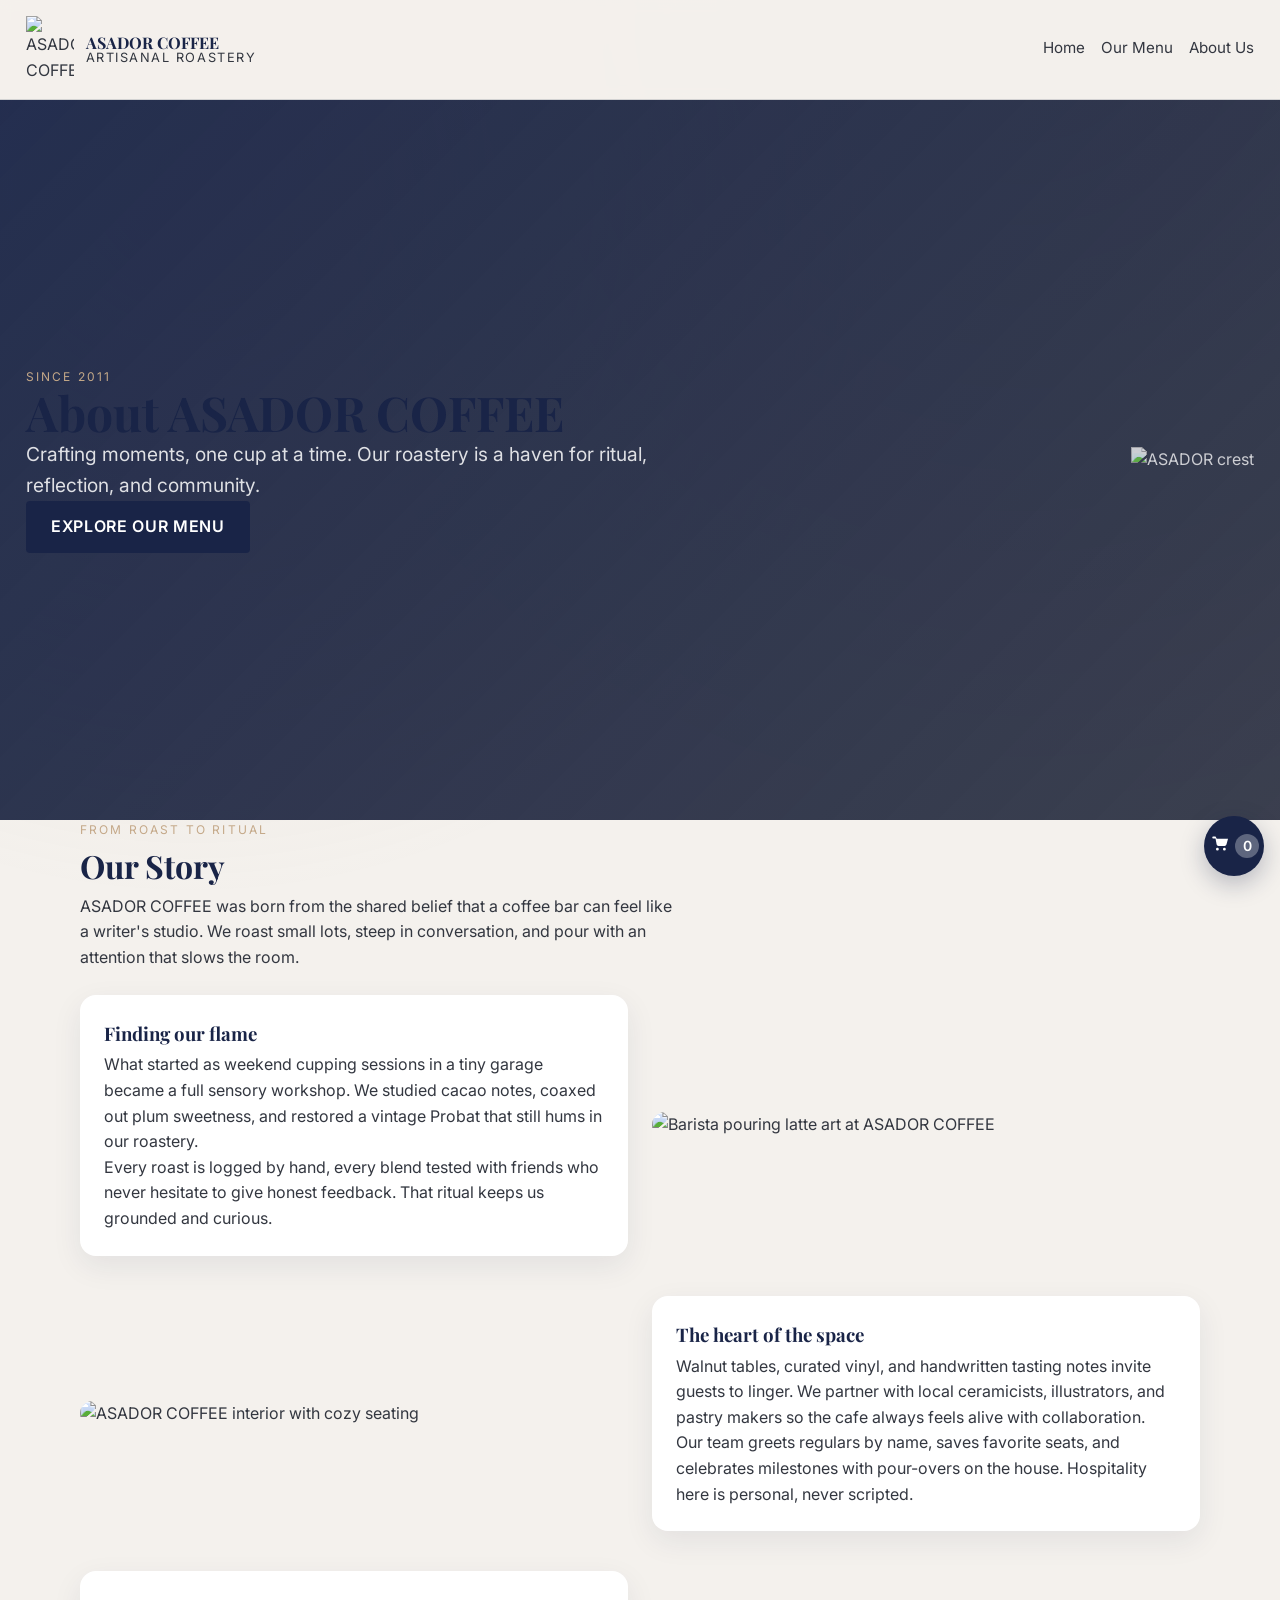
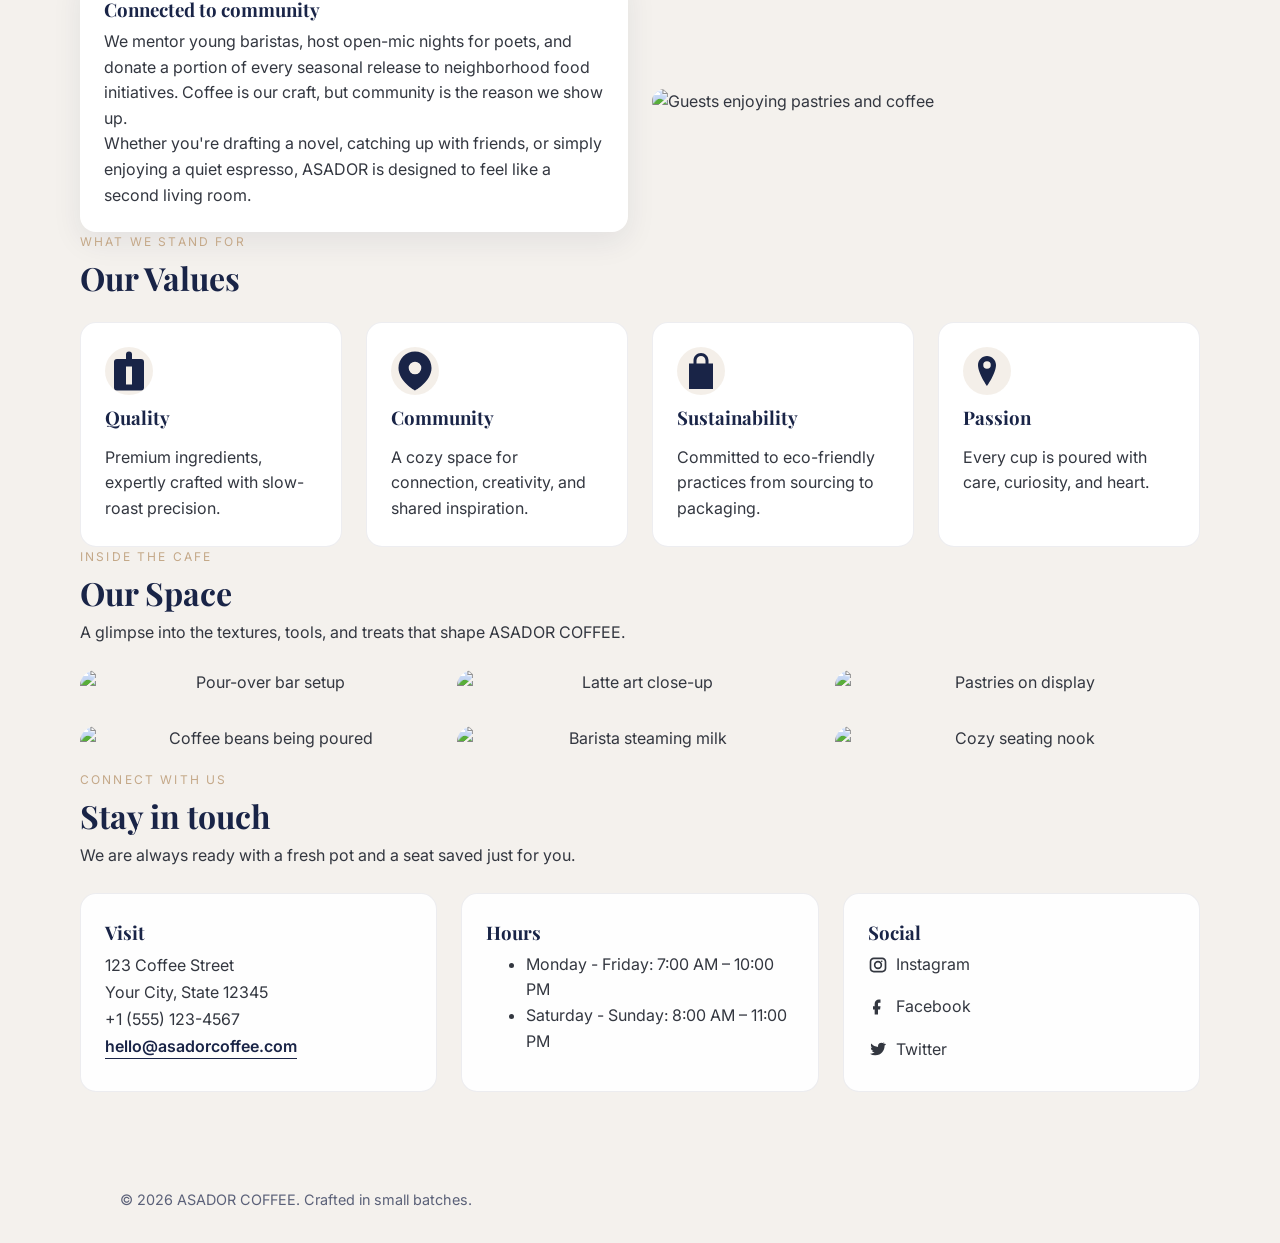
==== commit 56c08d92: "Fix Vercel routing and absolute asset paths" ====
--- a/about.html
+++ b/about.html
@@ -3,6 +3,8 @@
   <head>
     <meta charset="UTF-8" />
     <meta name="viewport" content="width=device-width, initial-scale=1.0" />
+    <meta http-equiv="X-UA-Compatible" content="IE=edge" />
+    <base href="/" />
     <meta
       name="description"
       content="Learn how ASADOR COFFEE roasts, serves, and supports the creative community."
@@ -25,7 +27,7 @@
       content="Meet the roasters, tour the space, and see how ASADOR COFFEE serves neighbors."
     />
     <meta name="twitter:image" content="https://asadorcoffee.com/assets/images/icons/logo.png" />
-    <title>ASADOR COFFEE | About Us</title>
+    <title>ASADOR COFFEE - About Us</title>
     <link rel="preconnect" href="https://fonts.googleapis.com" />
     <link rel="preconnect" href="https://fonts.gstatic.com" crossorigin />
     <link rel="preconnect" href="https://www.googletagmanager.com" />
@@ -33,8 +35,8 @@
       href="https://fonts.googleapis.com/css2?family=Inter:wght@400;500;600&family=Playfair+Display:wght@700&display=swap"
       rel="stylesheet"
     />
-    <link rel="preload" href="css/styles.min.css" as="style" />
-    <link rel="stylesheet" href="css/styles.min.css" />
+    <link rel="preload" href="/css/styles.css" as="style" />
+    <link rel="stylesheet" href="/css/styles.css" />
     <!-- Google Analytics 4 placeholder. Replace G-XXXXXXXXXX with the live GA4 Measurement ID. -->
     <script async src="https://www.googletagmanager.com/gtag/js?id=G-XXXXXXXXXX"></script>
     <script>
@@ -102,9 +104,9 @@
         </div>
       </div>
       <nav class="site-nav" aria-label="Main Navigation">
-        <a href="index.html" class="site-nav__link">Home</a>
-        <a href="menu.html" class="site-nav__link">Our Menu</a>
-        <a href="about.html" class="site-nav__link is-active">About Us</a>
+        <a href="/" class="site-nav__link">Home</a>
+        <a href="/menu" class="site-nav__link">Our Menu</a>
+        <a href="/about" class="site-nav__link">About Us</a>
       </nav>
     </header>
 
@@ -117,7 +119,7 @@
           <p class="lead">
             Crafting moments, one cup at a time. Our roastery is a haven for ritual, reflection, and community.
           </p>
-          <a class="btn" href="menu.html">Explore Our Menu</a>
+          <a class="btn" href="/menu">Explore Our Menu</a>
         </div>
         <div class="about-hero__logo" aria-hidden="true">
           <img
@@ -465,7 +467,7 @@
       <div class="cart-drawer__body">
         <div class="cart-empty" data-cart-empty>
           <p>Your cart is empty.</p>
-          <a class="link" href="menu.html">Browse the menu</a>
+          <a class="link" href="/menu">Browse the menu</a>
         </div>
         <ul class="cart-list" data-cart-items role="list" hidden></ul>
       </div>
@@ -515,7 +517,7 @@
       <p>&copy; <span id="year"></span> ASADOR COFFEE. Crafted in small batches.</p>
     </footer>
 
-    <script src="js/main.js" type="module"></script>
-    <script src="js/about.js" type="module"></script>
+    <script src="/js/main.js" type="module"></script>
+    <script src="/js/about.js" type="module"></script>
   </body>
 </html>
--- a/css/styles.css
+++ b/css/styles.css
@@ -0,0 +1,2082 @@
+/*
+  ASADOR COFFEE design system
+  ----------------------------------
+  This stylesheet leans on a restrained palette and typography pairing to evoke a boutique coffee studio.
+  Comments describe why certain decisions were made for clarity and future scaling.
+*/
+
+/* Root tokens ------------------------------------------------------------ */
+:root {
+  /* Color tokens */
+  --color-ink: #192447; /* brand primary dark */
+  --color-gold: #c4a888; /* accent inspired by brass details */
+  --color-paper: #ffffff;
+  --color-warm-gray: #f4f1ed; /* soft background reminiscent of steamed milk */
+  --color-graphite: #333740;
+
+  /* Typography scale */
+  --font-serif: 'Playfair Display', 'Georgia', serif;
+  --font-sans: 'Inter', 'Helvetica Neue', Arial, sans-serif;
+  --fs-base: 1rem;
+  --fs-sm: clamp(0.85rem, 0.8rem + 0.5vw, 0.95rem);
+  --fs-md: clamp(1rem, 0.9rem + 0.6vw, 1.1rem);
+  --fs-lg: clamp(1.5rem, 1.3rem + 1vw, 2rem);
+  --fs-xl: clamp(2rem, 1.5rem + 2vw, 3rem);
+
+  /* Layout (8px rhythm) */
+  --max-width: 1120px;
+  --gutter: clamp(1rem, 2vw, 2.5rem);
+  --radius: 4px;
+  --transition: 300ms ease;
+}
+
+/* Reset / Normalize ----------------------------------------------------- */
+*, *::before, *::after {
+  box-sizing: border-box;
+}
+
+body,
+h1,
+h2,
+h3,
+h4,
+p,
+ul,
+li,
+figure,
+blockquote,
+dl,
+dd {
+  margin: 0;
+}
+
+ul[role='list'],
+ol[role='list'] {
+  list-style: none;
+  padding: 0;
+}
+
+body {
+  min-height: 100vh;
+  font-family: var(--font-sans);
+  font-size: var(--fs-base);
+  line-height: 1.6;
+  color: var(--color-graphite);
+  background-color: var(--color-warm-gray);
+  position: relative;
+  -webkit-font-smoothing: antialiased;
+  scroll-behavior: smooth;
+  opacity: 0;
+  transition: opacity 320ms ease;
+}
+
+body::before {
+  content: '';
+  position: fixed;
+  inset: 0;
+  background-image: radial-gradient(circle at 15% 20%, rgba(196, 168, 136, 0.18), transparent 55%),
+    radial-gradient(circle at 80% 0%, rgba(25, 36, 71, 0.08), transparent 60%);
+  pointer-events: none;
+  z-index: -1;
+}
+
+.sr-only {
+  position: absolute;
+  width: 1px;
+  height: 1px;
+  padding: 0;
+  margin: -1px;
+  overflow: hidden;
+  clip: rect(0, 0, 0, 0);
+  border: 0;
+}
+
+body.is-loaded {
+  opacity: 1;
+}
+
+@media (prefers-reduced-motion: reduce) {
+  body {
+    transition: none;
+  }
+}
+
+img {
+  display: block;
+  max-width: 100%;
+}
+
+a {
+  color: inherit;
+  text-decoration: none;
+}
+
+button,
+input,
+textarea,
+select {
+  font: inherit;
+  color: inherit;
+  background: transparent;
+  border: 1px solid var(--color-ink);
+  border-radius: var(--radius);
+  padding: 0.6rem 0.8rem;
+  min-height: 44px;
+}
+
+button {
+  cursor: pointer;
+}
+
+/* Layout helpers -------------------------------------------------------- */
+main {
+  width: min(100% - 2 * var(--gutter), var(--max-width));
+  margin: 0 auto;
+  padding: 7rem 0 4rem;
+}
+
+.menu-page {
+  width: min(100% - 2 * var(--gutter), var(--max-width) + 120px);
+}
+
+section {
+  scroll-margin-top: 5rem;
+}
+
+.section {
+  display: flex;
+  flex-direction: column;
+  gap: 1.5rem;
+}
+
+.section + .section {
+  margin-top: 4rem;
+}
+
+.section__header {
+  display: flex;
+  flex-direction: column;
+  gap: 0.5rem;
+}
+
+.grid {
+  display: grid;
+  gap: 1.5rem;
+}
+
+.grid--two {
+  grid-template-columns: repeat(auto-fit, minmax(240px, 1fr));
+}
+
+/* Typography ------------------------------------------------------------ */
+h1,
+h2,
+h3,
+.brand__name {
+  font-family: var(--font-serif);
+  color: var(--color-ink);
+  font-weight: 700;
+}
+
+h1 {
+  font-size: var(--fs-xl);
+  line-height: 1.1;
+}
+
+h2 {
+  font-size: var(--fs-lg);
+  line-height: 1.2;
+}
+
+.eyebrow {
+  text-transform: uppercase;
+  letter-spacing: 0.18em;
+  font-size: 0.75rem;
+  color: var(--color-gold);
+}
+
+p {
+  max-width: 60ch;
+}
+
+/* Header + Navigation --------------------------------------------------- */
+.site-header {
+  position: sticky;
+  top: 0;
+  z-index: 10;
+  display: flex;
+  align-items: center;
+  justify-content: space-between;
+  gap: 1rem;
+  padding: 1rem var(--gutter);
+  background: rgba(244, 241, 237, 0.96);
+  backdrop-filter: blur(6px);
+  border-bottom: 1px solid rgba(25, 36, 71, 0.15);
+}
+
+.brand {
+  display: flex;
+  align-items: center;
+  gap: 0.75rem;
+}
+
+.brand__logo {
+  width: 48px;
+  height: auto;
+}
+
+.brand__text {
+  display: flex;
+  flex-direction: column;
+  line-height: 1.1;
+}
+
+.brand__tag {
+  font-size: 0.8rem;
+  text-transform: uppercase;
+  letter-spacing: 0.12em;
+  color: var(--color-graphite);
+}
+
+.site-nav {
+  display: flex;
+  gap: 1rem;
+  font-size: 0.95rem;
+}
+
+.site-nav__link {
+  padding: 0.25rem 0;
+  border-bottom: 2px solid transparent;
+  transition: border-color var(--transition), color var(--transition);
+  min-height: 44px;
+  display: inline-flex;
+  align-items: center;
+}
+
+.site-nav__link:hover,
+.site-nav__link:focus-visible {
+  color: var(--color-ink);
+  border-color: rgba(196, 168, 136, 0.5);
+}
+
+.site-nav__link.is-active {
+  border-color: var(--color-gold);
+}
+
+/* Hero ------------------------------------------------------------------ */
+.hero {
+  position: relative;
+  overflow: hidden;
+  padding: clamp(2.25rem, 6vw, 4.5rem);
+  background-color: var(--color-ink);
+  background-image: radial-gradient(circle at top right, rgba(196, 168, 136, 0.22), transparent 55%);
+  color: var(--color-paper);
+  border-radius: 24px;
+}
+
+.hero--variation-3 {
+  min-height: calc(100vh - 5rem);
+}
+
+.hero::after {
+  content: '';
+  position: absolute;
+  inset: 1rem;
+  border: 1px solid rgba(196, 168, 136, 0.35);
+  border-radius: 20px;
+  pointer-events: none;
+}
+
+.hero__grid {
+  position: relative;
+  z-index: 1;
+  display: grid;
+  gap: 2rem;
+}
+
+.hero__intro {
+  display: grid;
+  gap: 1rem;
+  max-width: 560px;
+}
+
+.hero__crest {
+  width: clamp(64px, 12vw, 96px);
+}
+
+.hero__subtitle {
+  font-size: 1.05rem;
+  letter-spacing: 0.08em;
+  text-transform: uppercase;
+  color: rgba(255, 255, 255, 0.8);
+}
+
+.hero__copy {
+  color: rgba(255, 255, 255, 0.92);
+  line-height: 1.7;
+}
+
+.hero__cta {
+  display: flex;
+  flex-wrap: wrap;
+  gap: 0.75rem;
+  margin-top: 0.5rem;
+}
+
+.hero__stats {
+  display: grid;
+  grid-template-columns: repeat(auto-fit, minmax(90px, 1fr));
+  gap: 0.75rem;
+  margin-top: 0.5rem;
+}
+
+.hero__stat-value {
+  display: block;
+  font-family: var(--font-serif);
+  font-size: 1.75rem;
+  color: var(--color-gold);
+}
+
+.hero__stat-label {
+  font-size: 0.85rem;
+  letter-spacing: 0.08em;
+  text-transform: uppercase;
+  color: rgba(255, 255, 255, 0.72);
+}
+
+.hero__panel {
+  background: linear-gradient(145deg, rgba(10, 15, 32, 0.9), rgba(34, 48, 88, 0.85));
+  border: 1px solid rgba(196, 168, 136, 0.35);
+  border-radius: 18px;
+  padding: 1.75rem;
+  display: flex;
+  flex-direction: column;
+  gap: 1.25rem;
+}
+
+.hero__panel-title {
+  font-family: var(--font-serif);
+  letter-spacing: 0.1em;
+  text-transform: uppercase;
+  font-size: 0.95rem;
+  color: rgba(255, 255, 255, 0.8);
+}
+
+.hero__tiles {
+  list-style: none;
+  padding: 0;
+  margin: 0;
+  display: grid;
+  gap: 0.75rem;
+}
+
+.hero__tile {
+  padding: 0.85rem 1rem;
+  border-radius: 12px;
+  border: 1px solid rgba(255, 255, 255, 0.08);
+  background: rgba(255, 255, 255, 0.04);
+}
+
+.hero__tile-label {
+  font-size: 0.85rem;
+  text-transform: uppercase;
+  letter-spacing: 0.12em;
+  color: var(--color-gold);
+}
+
+.hero__tile p {
+  margin: 0.25rem 0 0;
+  color: rgba(255, 255, 255, 0.86);
+}
+
+.hero__panel-footer {
+  display: flex;
+  flex-direction: column;
+  gap: 0.4rem;
+  font-size: 0.95rem;
+  color: rgba(255, 255, 255, 0.85);
+}
+
+/* Cards ----------------------------------------------------------------- */
+.card {
+  background: var(--color-paper);
+  padding: 1.75rem;
+  border-radius: var(--radius);
+  border: 1px solid rgba(25, 36, 71, 0.08);
+  min-height: 100%;
+  display: flex;
+  flex-direction: column;
+  gap: 0.75rem;
+}
+
+/* Buttons --------------------------------------------------------------- */
+.btn {
+  display: inline-flex;
+  align-items: center;
+  justify-content: center;
+  background: var(--color-ink);
+  color: var(--color-paper);
+  padding: 0.85rem 1.6rem;
+  border-radius: var(--radius);
+  font-weight: 600;
+  letter-spacing: 0.04em;
+  text-transform: uppercase;
+  border: none;
+  transition: background var(--transition), transform var(--transition);
+  min-height: 44px;
+}
+
+.btn:hover,
+.btn:focus-visible {
+  background: #101632;
+  transform: translateY(-1px);
+}
+
+.btn--ghost {
+  background: transparent;
+  color: var(--color-ink);
+  border: 1px solid rgba(25, 36, 71, 0.3);
+}
+
+.btn--ghost:hover,
+.btn--ghost:focus-visible {
+  background: rgba(25, 36, 71, 0.08);
+  color: var(--color-ink);
+}
+
+.btn--light {
+  color: var(--color-paper);
+  border-color: rgba(255, 255, 255, 0.4);
+}
+
+.btn--light:hover,
+.btn--light:focus-visible {
+  border-color: rgba(255, 255, 255, 0.8);
+}
+
+.btn--outline {
+  background: transparent;
+  color: var(--color-ink);
+  border: 1px solid rgba(25, 36, 71, 0.4);
+  padding: 0.5rem 1rem;
+  font-size: 0.85rem;
+  text-transform: none;
+  letter-spacing: 0;
+}
+
+.btn--outline:hover,
+.btn--outline:focus-visible {
+  border-color: var(--color-ink);
+  background: rgba(25, 36, 71, 0.05);
+}
+
+.link {
+  font-weight: 600;
+  color: var(--color-ink);
+  border-bottom: 1px solid currentColor;
+  padding-bottom: 0.1rem;
+}
+
+.link--light {
+  color: var(--color-paper);
+  border-color: rgba(255, 255, 255, 0.6);
+}
+
+/* Menu page ------------------------------------------------------------- */
+.menu-hero {
+  gap: 2rem;
+}
+
+.menu-hero__content {
+  display: flex;
+  flex-direction: column;
+  gap: 1.5rem;
+  padding: 2rem;
+  border: 1px solid rgba(25, 36, 71, 0.08);
+  border-radius: 18px;
+  background: linear-gradient(135deg, rgba(196, 168, 136, 0.18), rgba(255, 255, 255, 0.9));
+}
+
+.menu-search {
+  position: relative;
+  display: flex;
+  align-items: center;
+}
+
+.menu-search input {
+  width: 100%;
+  padding: 0.85rem 2.75rem 0.85rem 1rem;
+  border: 1px solid rgba(25, 36, 71, 0.25);
+  border-radius: 999px;
+  background: var(--color-paper);
+  transition: border-color var(--transition), box-shadow var(--transition);
+}
+
+.menu-search input:focus-visible {
+  outline: none;
+  border-color: var(--color-ink);
+  box-shadow: 0 0 0 3px rgba(25, 36, 71, 0.15);
+}
+
+.menu-search__icon {
+  position: absolute;
+  right: 1rem;
+  color: rgba(25, 36, 71, 0.5);
+  font-size: 1.1rem;
+}
+
+.menu-controls {
+  padding-top: 1rem;
+}
+
+.menu-categories {
+  display: grid;
+  grid-auto-flow: column;
+  grid-auto-columns: max-content;
+  gap: 0.75rem;
+  overflow-x: auto;
+  padding-bottom: 0.5rem;
+  scrollbar-width: none;
+}
+
+.menu-categories::-webkit-scrollbar {
+  display: none;
+}
+
+.menu-pill {
+  display: inline-flex;
+  align-items: center;
+  gap: 0.4rem;
+  padding: 0.65rem 1.1rem;
+  border-radius: 999px;
+  border: 1px solid rgba(25, 36, 71, 0.25);
+  background: rgba(255, 255, 255, 0.85);
+  font-size: 0.9rem;
+  transition: border-color var(--transition), color var(--transition), background var(--transition);
+  min-height: 44px;
+}
+
+.menu-pill.is-active {
+  border-color: var(--color-ink);
+  color: var(--color-ink);
+  background: #fff8f2;
+}
+
+.menu-pill__count {
+  font-size: 0.75rem;
+  padding: 0.1rem 0.45rem;
+  border-radius: 999px;
+  background: rgba(25, 36, 71, 0.08);
+}
+
+.menu-pill.is-active .menu-pill__count {
+  background: rgba(25, 36, 71, 0.15);
+}
+
+.menu-pill:focus-visible {
+  outline: 2px solid var(--color-ink);
+  outline-offset: 2px;
+}
+
+.menu-pill__badge {
+  font-size: 0.65rem;
+  text-transform: uppercase;
+  letter-spacing: 0.1em;
+  color: var(--color-gold);
+}
+
+@media (min-width: 768px) {
+  .menu-categories {
+    grid-template-columns: repeat(auto-fit, minmax(160px, 1fr));
+    grid-auto-flow: unset;
+  }
+}
+
+.menu-grid-section {
+  margin-top: 2rem;
+}
+
+.menu-grid {
+  display: grid;
+  gap: 1.5rem;
+  grid-template-columns: repeat(auto-fit, minmax(260px, 1fr));
+  transition: opacity var(--transition);
+}
+
+.menu-grid.is-filtering {
+  opacity: 0.4;
+}
+
+.menu-card {
+  display: flex;
+  flex-direction: column;
+  background: var(--color-paper);
+  border-radius: 18px;
+  border: 1px solid rgba(25, 36, 71, 0.08);
+  overflow: hidden;
+  min-height: 100%;
+  animation: fadeUp 0.35s ease both;
+}
+
+.menu-card__media {
+  position: relative;
+  aspect-ratio: 4 / 3;
+  overflow: hidden;
+}
+
+.menu-card__media img {
+  width: 100%;
+  height: 100%;
+  object-fit: cover;
+}
+
+.menu-card__flag {
+  position: absolute;
+  top: 0.75rem;
+  left: 0.75rem;
+  background: rgba(25, 36, 71, 0.8);
+  color: var(--color-paper);
+  padding: 0.25rem 0.6rem;
+  border-radius: 999px;
+  font-size: 0.75rem;
+  letter-spacing: 0.08em;
+  text-transform: uppercase;
+}
+
+.menu-card__body {
+  display: flex;
+  flex-direction: column;
+  gap: 0.85rem;
+  padding: 1.25rem 1.4rem 1.4rem;
+}
+
+.menu-card__heading {
+  display: flex;
+  align-items: flex-start;
+  justify-content: space-between;
+  gap: 0.75rem;
+}
+
+.menu-card__price {
+  font-weight: 600;
+  color: var(--color-ink);
+}
+
+.menu-card__description {
+  color: rgba(51, 55, 64, 0.85);
+  display: -webkit-box;
+  -webkit-line-clamp: 3;
+  -webkit-box-orient: vertical;
+  overflow: hidden;
+}
+
+.menu-card__sizes {
+  display: flex;
+  flex-wrap: wrap;
+  gap: 0.5rem;
+}
+
+.size-pill {
+  border-radius: 999px;
+  border: 1px solid rgba(25, 36, 71, 0.2);
+  padding: 0.4rem 0.85rem;
+  font-size: 0.85rem;
+  transition: background var(--transition), color var(--transition), border-color var(--transition);
+  min-height: 44px;
+  display: inline-flex;
+  align-items: center;
+}
+
+.size-pill.is-selected {
+  background: var(--color-ink);
+  color: var(--color-paper);
+  border-color: var(--color-ink);
+}
+
+.size-pill:focus-visible {
+  outline: 2px solid var(--color-ink);
+  outline-offset: 2px;
+}
+
+.menu-card .btn {
+  align-self: flex-start;
+  background: var(--color-ink);
+  color: var(--color-paper);
+  border-radius: 999px;
+  padding: 0.65rem 1.4rem;
+}
+
+.menu-card .btn.btn--ghost {
+  border: 1px solid rgba(25, 36, 71, 0.2);
+  background: transparent;
+  color: var(--color-ink);
+}
+
+.menu-card .btn.btn--ghost:hover,
+.menu-card .btn.btn--ghost:focus-visible {
+  background: rgba(25, 36, 71, 0.05);
+}
+
+.btn--disabled {
+  opacity: 0.6;
+  cursor: not-allowed;
+}
+
+.btn.is-success {
+  border-color: var(--color-gold);
+  color: var(--color-gold);
+}
+
+.menu-card.is-unavailable .menu-card__body {
+  opacity: 0.75;
+}
+
+.menu-loading {
+  display: flex;
+  align-items: center;
+  gap: 0.75rem;
+  font-size: 0.95rem;
+  color: rgba(25, 36, 71, 0.7);
+  padding: 1rem 0;
+}
+
+.menu-loading__spinner {
+  width: 1.5rem;
+  height: 1.5rem;
+  border-radius: 50%;
+  border: 2px solid rgba(25, 36, 71, 0.2);
+  border-top-color: var(--color-ink);
+  animation: spin 1s linear infinite;
+}
+
+.menu-loading[hidden] {
+  display: none;
+}
+
+.menu-empty {
+  margin-top: 2rem;
+  text-align: center;
+  padding: 2rem;
+  border: 1px dashed rgba(25, 36, 71, 0.2);
+  border-radius: 16px;
+  background: rgba(255, 255, 255, 0.7);
+}
+
+.menu-empty__title {
+  font-family: var(--font-serif);
+  color: var(--color-ink);
+  font-size: 1.3rem;
+  margin-bottom: 0.25rem;
+}
+
+@keyframes spin {
+  to {
+    transform: rotate(360deg);
+  }
+}
+
+@keyframes fadeUp {
+  from {
+    opacity: 0;
+    transform: translateY(12px);
+  }
+  to {
+    opacity: 1;
+    transform: translateY(0);
+  }
+}
+
+@media (min-width: 900px) {
+  .menu-hero__content {
+    flex-direction: row;
+    justify-content: space-between;
+    align-items: flex-end;
+  }
+
+  .menu-search {
+    max-width: 320px;
+  }
+}
+
+/* Featured products ------------------------------------------------------ */
+.featured__grid {
+  display: grid;
+  grid-template-columns: repeat(auto-fit, minmax(240px, 1fr));
+  gap: 1.75rem;
+}
+
+.product-card {
+  background: var(--color-paper);
+  border-radius: 12px;
+  border: 1px solid rgba(25, 36, 71, 0.08);
+  overflow: hidden;
+  display: flex;
+  flex-direction: column;
+  min-height: 100%;
+  transition: transform var(--transition), border-color var(--transition);
+}
+
+.product-card img {
+  width: 100%;
+  height: auto;
+}
+
+.product-card__body {
+  padding: 1.25rem 1.5rem 1.5rem;
+  display: flex;
+  flex-direction: column;
+  gap: 0.75rem;
+}
+
+.product-card__meta {
+  display: flex;
+  align-items: center;
+  justify-content: space-between;
+  font-weight: 600;
+  color: var(--color-ink);
+}
+
+.product-card:hover,
+.product-card:focus-within {
+  transform: translateY(-4px);
+  border-color: rgba(196, 168, 136, 0.8);
+}
+
+/* About preview --------------------------------------------------------- */
+.about-preview {
+  background: var(--color-paper);
+  padding: clamp(1.75rem, 4vw, 3rem);
+  border-radius: 18px;
+  border: 1px solid rgba(25, 36, 71, 0.08);
+}
+
+.about-preview__grid {
+  display: grid;
+  gap: 2rem;
+  align-items: center;
+}
+
+.about-preview__text {
+  display: grid;
+  gap: 1rem;
+}
+
+.about-preview__media {
+  position: relative;
+  border-radius: 16px;
+  overflow: hidden;
+  border: 1px solid rgba(25, 36, 71, 0.12);
+}
+
+.about-preview__media img {
+  width: 100%;
+  display: block;
+}
+
+.about-preview__badge {
+  position: absolute;
+  top: 1.25rem;
+  left: 1.25rem;
+  background: rgba(25, 36, 71, 0.85);
+  color: var(--color-paper);
+  padding: 0.4rem 0.8rem;
+  border-radius: 999px;
+  font-size: 0.8rem;
+  letter-spacing: 0.12em;
+  text-transform: uppercase;
+}
+
+/* Visit ----------------------------------------------------------------- */
+.visit__grid {
+  display: grid;
+  gap: 1.5rem;
+}
+
+.info-card {
+  background: var(--color-paper);
+  padding: 1.5rem;
+  border-radius: 16px;
+  border: 1px solid rgba(25, 36, 71, 0.08);
+  box-shadow: 0 10px 40px rgba(25, 36, 71, 0.05);
+}
+
+.visit__row {
+  display: flex;
+  justify-content: space-between;
+  gap: 1rem;
+  padding: 0.6rem 0;
+  border-bottom: 1px solid rgba(25, 36, 71, 0.08);
+}
+
+.visit__row:last-child {
+  border-bottom: none;
+}
+
+.visit__note {
+  margin-top: 1rem;
+  font-size: 0.95rem;
+  color: var(--color-graphite);
+}
+
+dt {
+  font-weight: 600;
+  color: var(--color-ink);
+}
+
+dd {
+  margin: 0;
+}
+
+/* Utility ---------------------------------------------------------------- */
+.section h3 {
+  font-family: var(--font-serif);
+  color: var(--color-ink);
+  margin-bottom: 0.25rem;
+}
+
+/* Page header ----------------------------------------------------------- */
+.page-header {
+  display: flex;
+  flex-direction: column;
+  gap: 0.75rem;
+}
+
+/* Menu section ---------------------------------------------------------- */
+.menu {
+  display: flex;
+  flex-direction: column;
+  gap: 1.5rem;
+}
+
+.menu__filters {
+  display: flex;
+  gap: 0.75rem;
+  flex-wrap: wrap;
+}
+
+.chip {
+  border: 1px solid rgba(25, 36, 71, 0.2);
+  border-radius: 999px;
+  padding: 0.4rem 1rem;
+  font-size: 0.9rem;
+  text-transform: uppercase;
+  letter-spacing: 0.08em;
+}
+
+.chip.is-active,
+.chip:hover {
+  background: var(--color-ink);
+  color: var(--color-paper);
+  border-color: var(--color-ink);
+}
+
+.menu__grid {
+  display: grid;
+  grid-template-columns: repeat(auto-fit, minmax(220px, 1fr));
+  gap: 1.25rem;
+}
+
+.menu-card {
+  border: 1px solid rgba(25, 36, 71, 0.12);
+  padding: 1.25rem;
+  border-radius: var(--radius);
+  background: var(--color-paper);
+  display: flex;
+  flex-direction: column;
+  gap: 0.35rem;
+}
+
+.menu-card__meta {
+  display: flex;
+  justify-content: space-between;
+  font-weight: 600;
+  color: var(--color-ink);
+}
+
+.menu-card__notes {
+  font-size: 0.95rem;
+  color: var(--color-graphite);
+}
+
+/* Admin panel ----------------------------------------------------------- */
+.admin-main {
+  padding: 4rem var(--gutter) 5rem;
+  min-height: 70vh;
+}
+
+.admin-login {
+  display: grid;
+  place-items: center;
+  padding: 5rem 0;
+}
+
+.admin-login__card {
+  max-width: 420px;
+  width: min(100%, 420px);
+  padding: 2.5rem;
+  border: 1px solid rgba(25, 36, 71, 0.1);
+  border-radius: 1.5rem;
+  background: var(--color-paper);
+  box-shadow: 0 1rem 3rem rgba(0, 0, 0, 0.07);
+  display: grid;
+  gap: 1rem;
+}
+
+.form-label {
+  font-weight: 500;
+  color: var(--color-ink);
+  margin-bottom: 0.35rem;
+}
+
+.admin-login input[type='password'],
+.admin-management input:not([type='checkbox']):not([type='hidden']),
+.admin-management select,
+.admin-modal input:not([type='checkbox']):not([type='hidden']),
+.admin-modal textarea,
+.admin-modal select {
+  width: 100%;
+  border-radius: 0.75rem;
+  border: 1px solid rgba(25, 36, 71, 0.2);
+  padding: 0.85rem 1rem;
+  font-size: 1rem;
+  font-family: inherit;
+  background: #fff;
+}
+
+.form-hint {
+  color: #b3261e;
+  font-size: 0.9rem;
+  margin: -0.25rem 0 0.5rem;
+}
+
+.admin-dashboard {
+  display: grid;
+  gap: 3rem;
+}
+
+.admin-dashboard__header {
+  display: flex;
+  flex-direction: column;
+  gap: 1rem;
+  padding: 2.5rem;
+  border: 1px solid rgba(25, 36, 71, 0.08);
+  border-radius: 1.5rem;
+  background: linear-gradient(135deg, rgba(25, 36, 71, 0.85), rgba(25, 36, 71, 0.65));
+  color: #fff;
+}
+
+.admin-dashboard__actions {
+  display: flex;
+  flex-wrap: wrap;
+  gap: 0.75rem;
+}
+
+.admin-stats {
+  display: grid;
+  gap: 2rem;
+}
+
+.admin-stats__grid {
+  display: grid;
+  grid-template-columns: repeat(auto-fit, minmax(220px, 1fr));
+  gap: 1.25rem;
+}
+
+.admin-stats__card {
+  background: #fff;
+  border-radius: 1.25rem;
+  border: 1px solid rgba(25, 36, 71, 0.08);
+  padding: 1.5rem;
+  display: grid;
+  gap: 0.4rem;
+}
+
+.admin-stats__card h3 {
+  font-family: 'Playfair Display', serif;
+  font-size: clamp(1.5rem, 4vw, 2.5rem);
+  margin: 0;
+}
+
+.admin-stats__categories {
+  border: 1px solid rgba(25, 36, 71, 0.08);
+  border-radius: 1.25rem;
+  padding: 1.5rem;
+  background: #fff;
+}
+
+.admin-stats__categories-header {
+  display: flex;
+  justify-content: space-between;
+  flex-wrap: wrap;
+  gap: 0.5rem;
+  margin-bottom: 1rem;
+}
+
+[data-admin-category-stats] {
+  list-style: none;
+  padding: 0;
+  margin: 0;
+  display: grid;
+  gap: 0.6rem;
+}
+
+[data-admin-category-stats] li {
+  display: flex;
+  justify-content: space-between;
+  padding-bottom: 0.5rem;
+  border-bottom: 1px solid rgba(25, 36, 71, 0.08);
+  font-weight: 500;
+}
+
+[data-admin-category-stats] li:last-child {
+  border-bottom: none;
+  padding-bottom: 0;
+}
+
+.admin-management {
+  border: 1px solid rgba(25, 36, 71, 0.08);
+  border-radius: 1.5rem;
+  padding: 2rem;
+  background: #fff;
+  display: grid;
+  gap: 1.5rem;
+}
+
+.admin-management__top {
+  display: flex;
+  justify-content: space-between;
+  align-items: center;
+  gap: 1rem;
+}
+
+.admin-management__filters {
+  display: grid;
+  grid-template-columns: repeat(auto-fit, minmax(200px, 1fr));
+  gap: 1rem;
+}
+
+.admin-table-wrapper {
+  border: 1px solid rgba(25, 36, 71, 0.08);
+  border-radius: 1rem;
+  overflow: hidden;
+  background: #fff;
+}
+
+.admin-table {
+  width: 100%;
+  border-collapse: collapse;
+  font-size: 0.95rem;
+}
+
+.admin-table th,
+.admin-table td {
+  padding: 1rem;
+  border-bottom: 1px solid rgba(25, 36, 71, 0.08);
+  vertical-align: top;
+}
+
+.admin-table th {
+  text-align: left;
+  font-size: 0.85rem;
+  text-transform: uppercase;
+  letter-spacing: 0.08em;
+  color: rgba(25, 36, 71, 0.7);
+  background: rgba(25, 36, 71, 0.02);
+}
+
+.admin-thumb {
+  width: 64px;
+  height: 48px;
+  object-fit: cover;
+  border-radius: 0.75rem;
+  border: 1px solid rgba(25, 36, 71, 0.1);
+}
+
+.admin-table__description {
+  margin: 0.35rem 0 0;
+  color: rgba(25, 36, 71, 0.7);
+  line-height: 1.4;
+}
+
+.admin-table__actions {
+  display: flex;
+  gap: 0.35rem;
+}
+
+.sort-button {
+  border: none;
+  background: none;
+  color: inherit;
+  font: inherit;
+  display: inline-flex;
+  align-items: center;
+  gap: 0.25rem;
+  cursor: pointer;
+}
+
+.sort-button span::before {
+  content: '↕';
+  font-size: 0.75rem;
+  color: rgba(25, 36, 71, 0.5);
+}
+
+.sort-button.is-active[data-sort-direction='asc'] span::before {
+  content: '↑';
+}
+
+.sort-button.is-active[data-sort-direction='desc'] span::before {
+  content: '↓';
+}
+
+.status-chip {
+  display: inline-flex;
+  align-items: center;
+  gap: 0.35rem;
+  padding: 0.2rem 0.65rem;
+  border-radius: 999px;
+  font-size: 0.85rem;
+  font-weight: 600;
+}
+
+.status-chip.is-live {
+  background: rgba(59, 201, 146, 0.15);
+  color: #137a4e;
+}
+
+.status-chip.is-pending {
+  background: rgba(196, 168, 136, 0.18);
+  color: var(--color-ink);
+}
+
+.admin-empty {
+  padding: 1.5rem;
+  text-align: center;
+  color: rgba(25, 36, 71, 0.7);
+}
+
+.admin-loading {
+  display: flex;
+  align-items: center;
+  gap: 0.65rem;
+  margin-top: 1rem;
+  font-size: 0.95rem;
+  color: rgba(25, 36, 71, 0.7);
+}
+
+.admin-loading__spinner {
+  width: 1.25rem;
+  height: 1.25rem;
+  border-radius: 50%;
+  border: 2px solid rgba(25, 36, 71, 0.2);
+  border-top-color: var(--color-ink);
+  animation: spin 1s linear infinite;
+}
+
+.admin-loading[hidden] {
+  display: none;
+}
+
+.admin-pagination {
+  display: flex;
+  justify-content: center;
+  align-items: center;
+  gap: 1rem;
+}
+
+.btn--danger {
+  background: #b3261e;
+  color: #fff;
+}
+
+.btn--danger:hover,
+.btn--danger:focus-visible {
+  background: #8c1f16;
+}
+
+.admin-modal {
+  position: fixed;
+  inset: 0;
+  background: rgba(8, 12, 24, 0.65);
+  display: flex;
+  justify-content: center;
+  align-items: center;
+  padding: 1.5rem;
+  z-index: 120;
+}
+
+.admin-modal[hidden] {
+  opacity: 0;
+  pointer-events: none;
+}
+
+.admin-modal__panel {
+  background: #fff;
+  border-radius: 1.5rem;
+  max-width: 640px;
+  width: min(100%, 640px);
+  padding: 2rem;
+  display: grid;
+  gap: 1rem;
+}
+
+.admin-modal__header {
+  display: flex;
+  justify-content: space-between;
+  gap: 1rem;
+  align-items: center;
+}
+
+.admin-modal form {
+  display: grid;
+  gap: 1rem;
+}
+
+.size-fieldset {
+  border: 1px solid rgba(25, 36, 71, 0.1);
+  border-radius: 1rem;
+  padding: 1rem;
+}
+
+.size-grid {
+  display: grid;
+  grid-template-columns: repeat(auto-fit, minmax(160px, 1fr));
+  gap: 0.75rem;
+  margin-top: 0.75rem;
+}
+
+.size-control {
+  display: grid;
+  grid-template-columns: auto 1fr;
+  align-items: center;
+  gap: 0.5rem;
+  font-weight: 500;
+}
+
+.size-control input[type='number'] {
+  grid-column: 1 / -1;
+}
+
+.checkbox {
+  display: inline-flex;
+  align-items: center;
+  gap: 0.5rem;
+}
+
+.admin-modal__actions {
+  display: flex;
+  justify-content: flex-end;
+  gap: 0.75rem;
+}
+
+.admin-import {
+  cursor: pointer;
+}
+
+.admin-table__actions .icon-button {
+  font-size: 1rem;
+}
+
+body.is-locked {
+  overflow: hidden;
+}
+
+/* Footer --------------------------------------------------------------- */
+.site-footer {
+  padding: 2rem var(--gutter);
+  text-align: center;
+  font-size: 0.9rem;
+  color: rgba(25, 36, 71, 0.7);
+}
+
+/* Responsive tweaks ----------------------------------------------------- */
+@media (min-width: 768px) {
+  .hero__grid {
+    grid-template-columns: minmax(0, 1fr);
+    align-items: center;
+  }
+
+  .about-preview__grid {
+    grid-template-columns: repeat(2, minmax(0, 1fr));
+  }
+
+  .visit__grid {
+    grid-template-columns: repeat(2, minmax(0, 1fr));
+  }
+}
+
+@media (min-width: 992px) {
+  .hero__grid {
+    grid-template-columns: minmax(0, 1fr) minmax(320px, 420px);
+  }
+}
+
+@media (max-width: 640px) {
+  .site-header {
+    flex-direction: column;
+    align-items: flex-start;
+  }
+
+  .hero,
+  .card,
+  .admin-login__card,
+  .admin-dashboard__header,
+  .admin-management {
+    padding: 1.25rem;
+  }
+
+  .hero::after {
+    inset: 0.75rem;
+  }
+}
+
+/* ---------------------------------------------
+   Cart interface
+   --------------------------------------------- */
+.cart-fab {
+  position: fixed;
+  bottom: 1.5rem;
+  right: 1rem;
+  width: 3.75rem;
+  height: 3.75rem;
+  border-radius: 999px;
+  border: none;
+  background: var(--color-ink, #192447);
+  color: #fff;
+  display: inline-flex;
+  align-items: center;
+  justify-content: center;
+  gap: 0.25rem;
+  font-weight: 600;
+  cursor: pointer;
+  z-index: 70;
+  transition: background 200ms ease, transform 200ms ease;
+  box-shadow: 0 0.5rem 1.5rem rgba(25, 36, 71, 0.28);
+}
+
+.cart-fab:hover,
+.cart-fab:focus-visible {
+  background: var(--color-gold, #c4a888);
+  color: var(--color-ink, #192447);
+}
+
+.cart-fab__icon svg {
+  width: 1.4rem;
+  height: 1.4rem;
+}
+
+.cart-fab__count {
+  background: var(--color-gold, #c4a888);
+  color: var(--color-ink, #192447);
+  min-width: 1.5rem;
+  height: 1.5rem;
+  border-radius: 999px;
+  display: inline-flex;
+  align-items: center;
+  justify-content: center;
+  font-size: 0.875rem;
+}
+
+.cart-fab__count[data-empty='true'] {
+  background: rgba(255, 255, 255, 0.3);
+  color: #fff;
+}
+
+@keyframes cartBounce {
+  0% {
+    transform: translateY(0);
+  }
+  30% {
+    transform: translateY(-6px);
+  }
+  60% {
+    transform: translateY(0);
+  }
+  80% {
+    transform: translateY(-2px);
+  }
+  100% {
+    transform: translateY(0);
+  }
+}
+
+.cart-fab.is-bouncing {
+  animation: cartBounce 500ms ease;
+}
+
+.cart-overlay {
+  position: fixed;
+  inset: 0;
+  background: rgba(8, 12, 24, 0.4);
+  z-index: 80;
+  transition: opacity 220ms ease;
+}
+
+.cart-overlay[hidden] {
+  opacity: 0;
+  pointer-events: none;
+}
+
+.cart-drawer {
+  position: fixed;
+  inset: 0 0 0 auto;
+  width: min(400px, 90vw);
+  background: #fdfbf8;
+  color: var(--color-ink, #192447);
+  z-index: 90;
+  transform: translateX(100%);
+  transition: transform 260ms ease;
+  display: flex;
+  flex-direction: column;
+  border-left: 1px solid rgba(25, 36, 71, 0.1);
+}
+
+.cart-drawer.is-visible {
+  transform: translateX(0);
+}
+
+.cart-drawer__header,
+.cart-drawer__footer {
+  padding: 1.25rem;
+  border-bottom: 1px solid rgba(25, 36, 71, 0.1);
+}
+
+.cart-drawer__footer {
+  border-bottom: none;
+  border-top: 1px solid rgba(25, 36, 71, 0.08);
+  display: flex;
+  flex-direction: column;
+  gap: 1rem;
+}
+
+.cart-drawer__body {
+  flex: 1;
+  overflow-y: auto;
+  padding: 1.25rem;
+  display: flex;
+  flex-direction: column;
+  gap: 1rem;
+}
+
+.cart-empty {
+  text-align: center;
+  color: rgba(25, 36, 71, 0.7);
+  display: grid;
+  gap: 0.35rem;
+  padding: 2rem 0;
+}
+
+.cart-list {
+  display: flex;
+  flex-direction: column;
+  gap: 0.75rem;
+  margin: 0;
+  padding: 0;
+  list-style: none;
+}
+
+.cart-line {
+  display: grid;
+  grid-template-columns: auto 1fr auto auto auto;
+  gap: 0.5rem;
+  align-items: center;
+  background: #fff;
+  border-radius: 0.75rem;
+  padding: 0.75rem;
+  border: 1px solid rgba(25, 36, 71, 0.08);
+}
+
+.cart-line__media img {
+  border-radius: 0.5rem;
+  width: 3.5rem;
+  height: 3.5rem;
+  object-fit: cover;
+}
+
+.cart-line__title {
+  font-family: var(--font-serif);
+  font-size: 1rem;
+  margin: 0;
+}
+
+.cart-line__meta {
+  margin: 0;
+  color: rgba(25, 36, 71, 0.7);
+  font-size: 0.85rem;
+}
+
+.cart-line__price,
+.cart-line__subtotal {
+  font-weight: 600;
+}
+
+.cart-line__controls {
+  display: inline-flex;
+  align-items: center;
+  gap: 0.35rem;
+}
+
+.qty-btn {
+  width: 2.25rem;
+  height: 2.25rem;
+  border-radius: 999px;
+  border: 1px solid rgba(25, 36, 71, 0.2);
+  background: transparent;
+  font-size: 1.1rem;
+  cursor: pointer;
+  color: var(--color-ink, #192447);
+  min-width: 44px;
+}
+
+.qty-btn:hover,
+.qty-btn:focus-visible {
+  background: rgba(25, 36, 71, 0.08);
+}
+
+.icon-button {
+  border: none;
+  background: transparent;
+  color: rgba(25, 36, 71, 0.6);
+  font-size: 1.1rem;
+  cursor: pointer;
+  min-width: 44px;
+  min-height: 44px;
+  display: inline-flex;
+  align-items: center;
+  justify-content: center;
+}
+
+.icon-button:hover,
+.icon-button:focus-visible {
+  color: var(--color-ink, #192447);
+}
+
+.cart-summary {
+  display: flex;
+  justify-content: space-between;
+  font-size: 1.1rem;
+}
+
+.cart-footer__actions {
+  display: flex;
+  flex-direction: column;
+  gap: 0.5rem;
+}
+
+@media (min-width: 600px) {
+  .cart-footer__actions {
+    flex-direction: row;
+  }
+
+  .cart-footer__actions .btn {
+    flex: 1;
+  }
+}
+
+body.has-cart-open,
+body.has-order-summary {
+  overflow: hidden;
+}
+
+.order-summary {
+  position: fixed;
+  inset: 0;
+  background: rgba(8, 12, 24, 0.72);
+  z-index: 100;
+  display: flex;
+  align-items: center;
+  justify-content: center;
+  padding: 1.5rem;
+}
+
+.order-summary[hidden] {
+  opacity: 0;
+  pointer-events: none;
+}
+
+.order-summary__panel {
+  background: #fff;
+  color: var(--color-ink, #192447);
+  border-radius: 1rem;
+  width: min(640px, 100%);
+  max-height: 90vh;
+  overflow-y: auto;
+  padding: 2rem;
+  display: flex;
+  flex-direction: column;
+  gap: 1.5rem;
+}
+
+.order-summary__title-row {
+  display: flex;
+  justify-content: space-between;
+  align-items: baseline;
+  gap: 1rem;
+}
+
+.order-summary__list {
+  display: flex;
+  flex-direction: column;
+  gap: 1rem;
+}
+
+.order-summary__row {
+  display: flex;
+  justify-content: space-between;
+  align-items: center;
+  border-bottom: 1px solid rgba(25, 36, 71, 0.1);
+  padding-bottom: 0.75rem;
+}
+
+.order-summary__row:last-child {
+  border-bottom: none;
+}
+
+.order-summary__item {
+  font-weight: 600;
+  margin-bottom: 0.15rem;
+}
+
+.order-summary__meta {
+  margin: 0;
+  color: rgba(25, 36, 71, 0.65);
+  font-size: 0.9rem;
+}
+
+.order-summary__total {
+  display: flex;
+  justify-content: space-between;
+  font-size: 1.4rem;
+}
+
+.order-summary__actions {
+  display: flex;
+  flex-direction: column;
+  gap: 0.75rem;
+}
+
+@media (min-width: 540px) {
+  .order-summary__actions {
+    flex-direction: row;
+  }
+
+  .order-summary__actions .btn {
+    flex: 1;
+  }
+}
+
+.toast-stack {
+  position: fixed;
+  bottom: 1rem;
+  left: 1rem;
+  display: flex;
+  flex-direction: column;
+  gap: 0.5rem;
+  z-index: 110;
+}
+
+.toast {
+  background: rgba(25, 36, 71, 0.92);
+  color: #fff;
+  padding: 0.75rem 1.25rem;
+  border-radius: 999px;
+  opacity: 0;
+  transform: translateY(10px);
+  transition: opacity 180ms ease, transform 180ms ease;
+  font-size: 0.95rem;
+}
+
+.toast--success {
+  background: rgba(196, 168, 136, 0.95);
+  color: var(--color-ink, #192447);
+}
+
+.toast.is-visible {
+  opacity: 1;
+  transform: translateY(0);
+}
+
+@media (max-width: 480px) {
+  .cart-line {
+    grid-template-columns: auto 1fr;
+    grid-template-areas:
+      'media info'
+      'controls controls'
+      'subtotal subtotal';
+  }
+
+  .cart-line__media {
+    grid-area: media;
+  }
+
+  .cart-line__info {
+    grid-area: info;
+  }
+
+  .cart-line__controls {
+    grid-area: controls;
+    justify-content: flex-start;
+  }
+
+  .cart-line__subtotal {
+    grid-area: subtotal;
+  }
+
+  .icon-button {
+    justify-self: end;
+  }
+}
+
+@media (prefers-reduced-motion: reduce) {
+  .cart-fab,
+  .cart-overlay,
+  .cart-drawer,
+  .order-summary,
+  .toast {
+    transition: none;
+  }
+
+  .cart-fab.is-bouncing {
+    animation: none;
+  }
+}
+
+/* About page ------------------------------------------------------------ */
+body.no-scroll {
+  overflow: hidden;
+}
+
+.about-main {
+  width: 100%;
+  padding-top: 0;
+}
+
+.about-main .section {
+  width: min(100% - 2 * var(--gutter), var(--max-width));
+  margin: 0 auto;
+}
+
+.about-hero {
+  position: relative;
+  min-height: min(90vh, 720px);
+  padding: clamp(4rem, 8vw, 6rem) var(--gutter);
+  background: linear-gradient(135deg, rgba(25, 36, 71, 0.95), rgba(12, 18, 38, 0.8)),
+    url('https://images.unsplash.com/photo-1447933601403-0c6688de566e?auto=format&fit=crop&w=1600&q=60') center/cover;
+  color: #fff;
+  display: flex;
+  flex-direction: column;
+  gap: 2rem;
+}
+
+.about-hero__content {
+  width: min(640px, 100%);
+}
+
+.about-hero__logo {
+  max-width: 200px;
+  opacity: 0.75;
+}
+
+.about-hero__logo img {
+  width: 100%;
+  height: auto;
+  filter: brightness(1.2);
+}
+
+.lead {
+  font-size: 1.2rem;
+  color: rgba(255, 255, 255, 0.85);
+}
+
+.story-grid {
+  display: flex;
+  flex-direction: column;
+  gap: 2.5rem;
+}
+
+.story-panel {
+  display: grid;
+  gap: 1.5rem;
+}
+
+.story-panel__text {
+  background: #fff;
+  padding: 1.5rem;
+  border-radius: 1rem;
+  box-shadow: 0 10px 30px rgba(25, 36, 71, 0.08);
+}
+
+.story-panel__media img {
+  width: 100%;
+  height: 100%;
+  object-fit: cover;
+  border-radius: 1.2rem;
+}
+
+.values-grid {
+  display: grid;
+  gap: 1.5rem;
+  grid-template-columns: repeat(auto-fit, minmax(220px, 1fr));
+}
+
+.value-card {
+  background: #fff;
+  padding: 1.5rem;
+  border-radius: 1rem;
+  border: 1px solid rgba(25, 36, 71, 0.08);
+  display: flex;
+  flex-direction: column;
+  gap: 0.5rem;
+}
+
+.value-card__icon {
+  width: 48px;
+  height: 48px;
+  display: grid;
+  place-items: center;
+  border-radius: 50%;
+  background: rgba(196, 168, 136, 0.18);
+  color: var(--color-ink);
+}
+
+.about-gallery .gallery-grid {
+  display: grid;
+  grid-template-columns: repeat(auto-fit, minmax(160px, 1fr));
+  gap: 0.75rem;
+}
+
+.gallery-card {
+  border: none;
+  padding: 0;
+  background: transparent;
+  cursor: pointer;
+  border-radius: 1rem;
+  overflow: hidden;
+  position: relative;
+  transition: transform 220ms ease, box-shadow 220ms ease;
+}
+
+.gallery-card img {
+  width: 100%;
+  height: 100%;
+  display: block;
+  object-fit: cover;
+}
+
+.gallery-card:focus-visible,
+.gallery-card:hover {
+  transform: translateY(-4px);
+  box-shadow: 0 15px 30px rgba(25, 36, 71, 0.15);
+  outline: 2px solid rgba(196, 168, 136, 0.8);
+  outline-offset: 4px;
+}
+
+.gallery-modal {
+  position: fixed;
+  inset: 0;
+  background: rgba(8, 12, 24, 0.85);
+  display: flex;
+  align-items: center;
+  justify-content: center;
+  padding: 2rem;
+  z-index: 120;
+}
+
+.gallery-modal[hidden] {
+  opacity: 0;
+  pointer-events: none;
+}
+
+.gallery-modal img {
+  width: min(90vw, 960px);
+  max-height: 85vh;
+  object-fit: contain;
+  border-radius: 1.5rem;
+}
+
+.gallery-modal__close {
+  position: absolute;
+  top: 1.5rem;
+  right: 1.5rem;
+  background: rgba(0, 0, 0, 0.4);
+  color: #fff;
+  border: none;
+  font-size: 2rem;
+  width: 48px;
+  height: 48px;
+  border-radius: 50%;
+  cursor: pointer;
+}
+
+.contact-grid {
+  display: grid;
+  gap: 1.5rem;
+  grid-template-columns: repeat(auto-fit, minmax(220px, 1fr));
+}
+
+.contact-card {
+  padding: 1.5rem;
+  border-radius: 1rem;
+  background: rgba(255, 255, 255, 0.9);
+  border: 1px solid rgba(25, 36, 71, 0.08);
+}
+
+.contact-card address {
+  font-style: normal;
+  line-height: 1.7;
+}
+
+.social-links {
+  display: flex;
+  flex-direction: column;
+  gap: 0.75rem;
+}
+
+.social-links a {
+  display: inline-flex;
+  align-items: center;
+  gap: 0.5rem;
+  color: inherit;
+}
+
+.social-links svg {
+  width: 20px;
+  height: 20px;
+}
+
+[data-animate] {
+  opacity: 0;
+  transform: translateY(40px);
+  transition: opacity 400ms ease, transform 400ms ease;
+}
+
+[data-animate].is-visible {
+  opacity: 1;
+  transform: translateY(0);
+}
+
+@media (min-width: 768px) {
+  .about-hero {
+    display: grid;
+    grid-template-columns: 1fr auto;
+    align-items: center;
+  }
+
+  .story-panel {
+    grid-template-columns: repeat(2, minmax(0, 1fr));
+    align-items: center;
+  }
+
+  .story-panel--reverse {
+    direction: rtl;
+  }
+
+  .story-panel--reverse > * {
+    direction: ltr;
+  }
+}
+
+@media (min-width: 1024px) {
+  .about-gallery .gallery-grid {
+    grid-template-columns: repeat(3, minmax(200px, 1fr));
+  }
+}
--- a/css/styles.css
+++ b/css/styles.css
@@ -0,0 +1,2082 @@
+/*
+  ASADOR COFFEE design system
+  ----------------------------------
+  This stylesheet leans on a restrained palette and typography pairing to evoke a boutique coffee studio.
+  Comments describe why certain decisions were made for clarity and future scaling.
+*/
+
+/* Root tokens ------------------------------------------------------------ */
+:root {
+  /* Color tokens */
+  --color-ink: #192447; /* brand primary dark */
+  --color-gold: #c4a888; /* accent inspired by brass details */
+  --color-paper: #ffffff;
+  --color-warm-gray: #f4f1ed; /* soft background reminiscent of steamed milk */
+  --color-graphite: #333740;
+
+  /* Typography scale */
+  --font-serif: 'Playfair Display', 'Georgia', serif;
+  --font-sans: 'Inter', 'Helvetica Neue', Arial, sans-serif;
+  --fs-base: 1rem;
+  --fs-sm: clamp(0.85rem, 0.8rem + 0.5vw, 0.95rem);
+  --fs-md: clamp(1rem, 0.9rem + 0.6vw, 1.1rem);
+  --fs-lg: clamp(1.5rem, 1.3rem + 1vw, 2rem);
+  --fs-xl: clamp(2rem, 1.5rem + 2vw, 3rem);
+
+  /* Layout (8px rhythm) */
+  --max-width: 1120px;
+  --gutter: clamp(1rem, 2vw, 2.5rem);
+  --radius: 4px;
+  --transition: 300ms ease;
+}
+
+/* Reset / Normalize ----------------------------------------------------- */
+*, *::before, *::after {
+  box-sizing: border-box;
+}
+
+body,
+h1,
+h2,
+h3,
+h4,
+p,
+ul,
+li,
+figure,
+blockquote,
+dl,
+dd {
+  margin: 0;
+}
+
+ul[role='list'],
+ol[role='list'] {
+  list-style: none;
+  padding: 0;
+}
+
+body {
+  min-height: 100vh;
+  font-family: var(--font-sans);
+  font-size: var(--fs-base);
+  line-height: 1.6;
+  color: var(--color-graphite);
+  background-color: var(--color-warm-gray);
+  position: relative;
+  -webkit-font-smoothing: antialiased;
+  scroll-behavior: smooth;
+  opacity: 0;
+  transition: opacity 320ms ease;
+}
+
+body::before {
+  content: '';
+  position: fixed;
+  inset: 0;
+  background-image: radial-gradient(circle at 15% 20%, rgba(196, 168, 136, 0.18), transparent 55%),
+    radial-gradient(circle at 80% 0%, rgba(25, 36, 71, 0.08), transparent 60%);
+  pointer-events: none;
+  z-index: -1;
+}
+
+.sr-only {
+  position: absolute;
+  width: 1px;
+  height: 1px;
+  padding: 0;
+  margin: -1px;
+  overflow: hidden;
+  clip: rect(0, 0, 0, 0);
+  border: 0;
+}
+
+body.is-loaded {
+  opacity: 1;
+}
+
+@media (prefers-reduced-motion: reduce) {
+  body {
+    transition: none;
+  }
+}
+
+img {
+  display: block;
+  max-width: 100%;
+}
+
+a {
+  color: inherit;
+  text-decoration: none;
+}
+
+button,
+input,
+textarea,
+select {
+  font: inherit;
+  color: inherit;
+  background: transparent;
+  border: 1px solid var(--color-ink);
+  border-radius: var(--radius);
+  padding: 0.6rem 0.8rem;
+  min-height: 44px;
+}
+
+button {
+  cursor: pointer;
+}
+
+/* Layout helpers -------------------------------------------------------- */
+main {
+  width: min(100% - 2 * var(--gutter), var(--max-width));
+  margin: 0 auto;
+  padding: 7rem 0 4rem;
+}
+
+.menu-page {
+  width: min(100% - 2 * var(--gutter), var(--max-width) + 120px);
+}
+
+section {
+  scroll-margin-top: 5rem;
+}
+
+.section {
+  display: flex;
+  flex-direction: column;
+  gap: 1.5rem;
+}
+
+.section + .section {
+  margin-top: 4rem;
+}
+
+.section__header {
+  display: flex;
+  flex-direction: column;
+  gap: 0.5rem;
+}
+
+.grid {
+  display: grid;
+  gap: 1.5rem;
+}
+
+.grid--two {
+  grid-template-columns: repeat(auto-fit, minmax(240px, 1fr));
+}
+
+/* Typography ------------------------------------------------------------ */
+h1,
+h2,
+h3,
+.brand__name {
+  font-family: var(--font-serif);
+  color: var(--color-ink);
+  font-weight: 700;
+}
+
+h1 {
+  font-size: var(--fs-xl);
+  line-height: 1.1;
+}
+
+h2 {
+  font-size: var(--fs-lg);
+  line-height: 1.2;
+}
+
+.eyebrow {
+  text-transform: uppercase;
+  letter-spacing: 0.18em;
+  font-size: 0.75rem;
+  color: var(--color-gold);
+}
+
+p {
+  max-width: 60ch;
+}
+
+/* Header + Navigation --------------------------------------------------- */
+.site-header {
+  position: sticky;
+  top: 0;
+  z-index: 10;
+  display: flex;
+  align-items: center;
+  justify-content: space-between;
+  gap: 1rem;
+  padding: 1rem var(--gutter);
+  background: rgba(244, 241, 237, 0.96);
+  backdrop-filter: blur(6px);
+  border-bottom: 1px solid rgba(25, 36, 71, 0.15);
+}
+
+.brand {
+  display: flex;
+  align-items: center;
+  gap: 0.75rem;
+}
+
+.brand__logo {
+  width: 48px;
+  height: auto;
+}
+
+.brand__text {
+  display: flex;
+  flex-direction: column;
+  line-height: 1.1;
+}
+
+.brand__tag {
+  font-size: 0.8rem;
+  text-transform: uppercase;
+  letter-spacing: 0.12em;
+  color: var(--color-graphite);
+}
+
+.site-nav {
+  display: flex;
+  gap: 1rem;
+  font-size: 0.95rem;
+}
+
+.site-nav__link {
+  padding: 0.25rem 0;
+  border-bottom: 2px solid transparent;
+  transition: border-color var(--transition), color var(--transition);
+  min-height: 44px;
+  display: inline-flex;
+  align-items: center;
+}
+
+.site-nav__link:hover,
+.site-nav__link:focus-visible {
+  color: var(--color-ink);
+  border-color: rgba(196, 168, 136, 0.5);
+}
+
+.site-nav__link.is-active {
+  border-color: var(--color-gold);
+}
+
+/* Hero ------------------------------------------------------------------ */
+.hero {
+  position: relative;
+  overflow: hidden;
+  padding: clamp(2.25rem, 6vw, 4.5rem);
+  background-color: var(--color-ink);
+  background-image: radial-gradient(circle at top right, rgba(196, 168, 136, 0.22), transparent 55%);
+  color: var(--color-paper);
+  border-radius: 24px;
+}
+
+.hero--variation-3 {
+  min-height: calc(100vh - 5rem);
+}
+
+.hero::after {
+  content: '';
+  position: absolute;
+  inset: 1rem;
+  border: 1px solid rgba(196, 168, 136, 0.35);
+  border-radius: 20px;
+  pointer-events: none;
+}
+
+.hero__grid {
+  position: relative;
+  z-index: 1;
+  display: grid;
+  gap: 2rem;
+}
+
+.hero__intro {
+  display: grid;
+  gap: 1rem;
+  max-width: 560px;
+}
+
+.hero__crest {
+  width: clamp(64px, 12vw, 96px);
+}
+
+.hero__subtitle {
+  font-size: 1.05rem;
+  letter-spacing: 0.08em;
+  text-transform: uppercase;
+  color: rgba(255, 255, 255, 0.8);
+}
+
+.hero__copy {
+  color: rgba(255, 255, 255, 0.92);
+  line-height: 1.7;
+}
+
+.hero__cta {
+  display: flex;
+  flex-wrap: wrap;
+  gap: 0.75rem;
+  margin-top: 0.5rem;
+}
+
+.hero__stats {
+  display: grid;
+  grid-template-columns: repeat(auto-fit, minmax(90px, 1fr));
+  gap: 0.75rem;
+  margin-top: 0.5rem;
+}
+
+.hero__stat-value {
+  display: block;
+  font-family: var(--font-serif);
+  font-size: 1.75rem;
+  color: var(--color-gold);
+}
+
+.hero__stat-label {
+  font-size: 0.85rem;
+  letter-spacing: 0.08em;
+  text-transform: uppercase;
+  color: rgba(255, 255, 255, 0.72);
+}
+
+.hero__panel {
+  background: linear-gradient(145deg, rgba(10, 15, 32, 0.9), rgba(34, 48, 88, 0.85));
+  border: 1px solid rgba(196, 168, 136, 0.35);
+  border-radius: 18px;
+  padding: 1.75rem;
+  display: flex;
+  flex-direction: column;
+  gap: 1.25rem;
+}
+
+.hero__panel-title {
+  font-family: var(--font-serif);
+  letter-spacing: 0.1em;
+  text-transform: uppercase;
+  font-size: 0.95rem;
+  color: rgba(255, 255, 255, 0.8);
+}
+
+.hero__tiles {
+  list-style: none;
+  padding: 0;
+  margin: 0;
+  display: grid;
+  gap: 0.75rem;
+}
+
+.hero__tile {
+  padding: 0.85rem 1rem;
+  border-radius: 12px;
+  border: 1px solid rgba(255, 255, 255, 0.08);
+  background: rgba(255, 255, 255, 0.04);
+}
+
+.hero__tile-label {
+  font-size: 0.85rem;
+  text-transform: uppercase;
+  letter-spacing: 0.12em;
+  color: var(--color-gold);
+}
+
+.hero__tile p {
+  margin: 0.25rem 0 0;
+  color: rgba(255, 255, 255, 0.86);
+}
+
+.hero__panel-footer {
+  display: flex;
+  flex-direction: column;
+  gap: 0.4rem;
+  font-size: 0.95rem;
+  color: rgba(255, 255, 255, 0.85);
+}
+
+/* Cards ----------------------------------------------------------------- */
+.card {
+  background: var(--color-paper);
+  padding: 1.75rem;
+  border-radius: var(--radius);
+  border: 1px solid rgba(25, 36, 71, 0.08);
+  min-height: 100%;
+  display: flex;
+  flex-direction: column;
+  gap: 0.75rem;
+}
+
+/* Buttons --------------------------------------------------------------- */
+.btn {
+  display: inline-flex;
+  align-items: center;
+  justify-content: center;
+  background: var(--color-ink);
+  color: var(--color-paper);
+  padding: 0.85rem 1.6rem;
+  border-radius: var(--radius);
+  font-weight: 600;
+  letter-spacing: 0.04em;
+  text-transform: uppercase;
+  border: none;
+  transition: background var(--transition), transform var(--transition);
+  min-height: 44px;
+}
+
+.btn:hover,
+.btn:focus-visible {
+  background: #101632;
+  transform: translateY(-1px);
+}
+
+.btn--ghost {
+  background: transparent;
+  color: var(--color-ink);
+  border: 1px solid rgba(25, 36, 71, 0.3);
+}
+
+.btn--ghost:hover,
+.btn--ghost:focus-visible {
+  background: rgba(25, 36, 71, 0.08);
+  color: var(--color-ink);
+}
+
+.btn--light {
+  color: var(--color-paper);
+  border-color: rgba(255, 255, 255, 0.4);
+}
+
+.btn--light:hover,
+.btn--light:focus-visible {
+  border-color: rgba(255, 255, 255, 0.8);
+}
+
+.btn--outline {
+  background: transparent;
+  color: var(--color-ink);
+  border: 1px solid rgba(25, 36, 71, 0.4);
+  padding: 0.5rem 1rem;
+  font-size: 0.85rem;
+  text-transform: none;
+  letter-spacing: 0;
+}
+
+.btn--outline:hover,
+.btn--outline:focus-visible {
+  border-color: var(--color-ink);
+  background: rgba(25, 36, 71, 0.05);
+}
+
+.link {
+  font-weight: 600;
+  color: var(--color-ink);
+  border-bottom: 1px solid currentColor;
+  padding-bottom: 0.1rem;
+}
+
+.link--light {
+  color: var(--color-paper);
+  border-color: rgba(255, 255, 255, 0.6);
+}
+
+/* Menu page ------------------------------------------------------------- */
+.menu-hero {
+  gap: 2rem;
+}
+
+.menu-hero__content {
+  display: flex;
+  flex-direction: column;
+  gap: 1.5rem;
+  padding: 2rem;
+  border: 1px solid rgba(25, 36, 71, 0.08);
+  border-radius: 18px;
+  background: linear-gradient(135deg, rgba(196, 168, 136, 0.18), rgba(255, 255, 255, 0.9));
+}
+
+.menu-search {
+  position: relative;
+  display: flex;
+  align-items: center;
+}
+
+.menu-search input {
+  width: 100%;
+  padding: 0.85rem 2.75rem 0.85rem 1rem;
+  border: 1px solid rgba(25, 36, 71, 0.25);
+  border-radius: 999px;
+  background: var(--color-paper);
+  transition: border-color var(--transition), box-shadow var(--transition);
+}
+
+.menu-search input:focus-visible {
+  outline: none;
+  border-color: var(--color-ink);
+  box-shadow: 0 0 0 3px rgba(25, 36, 71, 0.15);
+}
+
+.menu-search__icon {
+  position: absolute;
+  right: 1rem;
+  color: rgba(25, 36, 71, 0.5);
+  font-size: 1.1rem;
+}
+
+.menu-controls {
+  padding-top: 1rem;
+}
+
+.menu-categories {
+  display: grid;
+  grid-auto-flow: column;
+  grid-auto-columns: max-content;
+  gap: 0.75rem;
+  overflow-x: auto;
+  padding-bottom: 0.5rem;
+  scrollbar-width: none;
+}
+
+.menu-categories::-webkit-scrollbar {
+  display: none;
+}
+
+.menu-pill {
+  display: inline-flex;
+  align-items: center;
+  gap: 0.4rem;
+  padding: 0.65rem 1.1rem;
+  border-radius: 999px;
+  border: 1px solid rgba(25, 36, 71, 0.25);
+  background: rgba(255, 255, 255, 0.85);
+  font-size: 0.9rem;
+  transition: border-color var(--transition), color var(--transition), background var(--transition);
+  min-height: 44px;
+}
+
+.menu-pill.is-active {
+  border-color: var(--color-ink);
+  color: var(--color-ink);
+  background: #fff8f2;
+}
+
+.menu-pill__count {
+  font-size: 0.75rem;
+  padding: 0.1rem 0.45rem;
+  border-radius: 999px;
+  background: rgba(25, 36, 71, 0.08);
+}
+
+.menu-pill.is-active .menu-pill__count {
+  background: rgba(25, 36, 71, 0.15);
+}
+
+.menu-pill:focus-visible {
+  outline: 2px solid var(--color-ink);
+  outline-offset: 2px;
+}
+
+.menu-pill__badge {
+  font-size: 0.65rem;
+  text-transform: uppercase;
+  letter-spacing: 0.1em;
+  color: var(--color-gold);
+}
+
+@media (min-width: 768px) {
+  .menu-categories {
+    grid-template-columns: repeat(auto-fit, minmax(160px, 1fr));
+    grid-auto-flow: unset;
+  }
+}
+
+.menu-grid-section {
+  margin-top: 2rem;
+}
+
+.menu-grid {
+  display: grid;
+  gap: 1.5rem;
+  grid-template-columns: repeat(auto-fit, minmax(260px, 1fr));
+  transition: opacity var(--transition);
+}
+
+.menu-grid.is-filtering {
+  opacity: 0.4;
+}
+
+.menu-card {
+  display: flex;
+  flex-direction: column;
+  background: var(--color-paper);
+  border-radius: 18px;
+  border: 1px solid rgba(25, 36, 71, 0.08);
+  overflow: hidden;
+  min-height: 100%;
+  animation: fadeUp 0.35s ease both;
+}
+
+.menu-card__media {
+  position: relative;
+  aspect-ratio: 4 / 3;
+  overflow: hidden;
+}
+
+.menu-card__media img {
+  width: 100%;
+  height: 100%;
+  object-fit: cover;
+}
+
+.menu-card__flag {
+  position: absolute;
+  top: 0.75rem;
+  left: 0.75rem;
+  background: rgba(25, 36, 71, 0.8);
+  color: var(--color-paper);
+  padding: 0.25rem 0.6rem;
+  border-radius: 999px;
+  font-size: 0.75rem;
+  letter-spacing: 0.08em;
+  text-transform: uppercase;
+}
+
+.menu-card__body {
+  display: flex;
+  flex-direction: column;
+  gap: 0.85rem;
+  padding: 1.25rem 1.4rem 1.4rem;
+}
+
+.menu-card__heading {
+  display: flex;
+  align-items: flex-start;
+  justify-content: space-between;
+  gap: 0.75rem;
+}
+
+.menu-card__price {
+  font-weight: 600;
+  color: var(--color-ink);
+}
+
+.menu-card__description {
+  color: rgba(51, 55, 64, 0.85);
+  display: -webkit-box;
+  -webkit-line-clamp: 3;
+  -webkit-box-orient: vertical;
+  overflow: hidden;
+}
+
+.menu-card__sizes {
+  display: flex;
+  flex-wrap: wrap;
+  gap: 0.5rem;
+}
+
+.size-pill {
+  border-radius: 999px;
+  border: 1px solid rgba(25, 36, 71, 0.2);
+  padding: 0.4rem 0.85rem;
+  font-size: 0.85rem;
+  transition: background var(--transition), color var(--transition), border-color var(--transition);
+  min-height: 44px;
+  display: inline-flex;
+  align-items: center;
+}
+
+.size-pill.is-selected {
+  background: var(--color-ink);
+  color: var(--color-paper);
+  border-color: var(--color-ink);
+}
+
+.size-pill:focus-visible {
+  outline: 2px solid var(--color-ink);
+  outline-offset: 2px;
+}
+
+.menu-card .btn {
+  align-self: flex-start;
+  background: var(--color-ink);
+  color: var(--color-paper);
+  border-radius: 999px;
+  padding: 0.65rem 1.4rem;
+}
+
+.menu-card .btn.btn--ghost {
+  border: 1px solid rgba(25, 36, 71, 0.2);
+  background: transparent;
+  color: var(--color-ink);
+}
+
+.menu-card .btn.btn--ghost:hover,
+.menu-card .btn.btn--ghost:focus-visible {
+  background: rgba(25, 36, 71, 0.05);
+}
+
+.btn--disabled {
+  opacity: 0.6;
+  cursor: not-allowed;
+}
+
+.btn.is-success {
+  border-color: var(--color-gold);
+  color: var(--color-gold);
+}
+
+.menu-card.is-unavailable .menu-card__body {
+  opacity: 0.75;
+}
+
+.menu-loading {
+  display: flex;
+  align-items: center;
+  gap: 0.75rem;
+  font-size: 0.95rem;
+  color: rgba(25, 36, 71, 0.7);
+  padding: 1rem 0;
+}
+
+.menu-loading__spinner {
+  width: 1.5rem;
+  height: 1.5rem;
+  border-radius: 50%;
+  border: 2px solid rgba(25, 36, 71, 0.2);
+  border-top-color: var(--color-ink);
+  animation: spin 1s linear infinite;
+}
+
+.menu-loading[hidden] {
+  display: none;
+}
+
+.menu-empty {
+  margin-top: 2rem;
+  text-align: center;
+  padding: 2rem;
+  border: 1px dashed rgba(25, 36, 71, 0.2);
+  border-radius: 16px;
+  background: rgba(255, 255, 255, 0.7);
+}
+
+.menu-empty__title {
+  font-family: var(--font-serif);
+  color: var(--color-ink);
+  font-size: 1.3rem;
+  margin-bottom: 0.25rem;
+}
+
+@keyframes spin {
+  to {
+    transform: rotate(360deg);
+  }
+}
+
+@keyframes fadeUp {
+  from {
+    opacity: 0;
+    transform: translateY(12px);
+  }
+  to {
+    opacity: 1;
+    transform: translateY(0);
+  }
+}
+
+@media (min-width: 900px) {
+  .menu-hero__content {
+    flex-direction: row;
+    justify-content: space-between;
+    align-items: flex-end;
+  }
+
+  .menu-search {
+    max-width: 320px;
+  }
+}
+
+/* Featured products ------------------------------------------------------ */
+.featured__grid {
+  display: grid;
+  grid-template-columns: repeat(auto-fit, minmax(240px, 1fr));
+  gap: 1.75rem;
+}
+
+.product-card {
+  background: var(--color-paper);
+  border-radius: 12px;
+  border: 1px solid rgba(25, 36, 71, 0.08);
+  overflow: hidden;
+  display: flex;
+  flex-direction: column;
+  min-height: 100%;
+  transition: transform var(--transition), border-color var(--transition);
+}
+
+.product-card img {
+  width: 100%;
+  height: auto;
+}
+
+.product-card__body {
+  padding: 1.25rem 1.5rem 1.5rem;
+  display: flex;
+  flex-direction: column;
+  gap: 0.75rem;
+}
+
+.product-card__meta {
+  display: flex;
+  align-items: center;
+  justify-content: space-between;
+  font-weight: 600;
+  color: var(--color-ink);
+}
+
+.product-card:hover,
+.product-card:focus-within {
+  transform: translateY(-4px);
+  border-color: rgba(196, 168, 136, 0.8);
+}
+
+/* About preview --------------------------------------------------------- */
+.about-preview {
+  background: var(--color-paper);
+  padding: clamp(1.75rem, 4vw, 3rem);
+  border-radius: 18px;
+  border: 1px solid rgba(25, 36, 71, 0.08);
+}
+
+.about-preview__grid {
+  display: grid;
+  gap: 2rem;
+  align-items: center;
+}
+
+.about-preview__text {
+  display: grid;
+  gap: 1rem;
+}
+
+.about-preview__media {
+  position: relative;
+  border-radius: 16px;
+  overflow: hidden;
+  border: 1px solid rgba(25, 36, 71, 0.12);
+}
+
+.about-preview__media img {
+  width: 100%;
+  display: block;
+}
+
+.about-preview__badge {
+  position: absolute;
+  top: 1.25rem;
+  left: 1.25rem;
+  background: rgba(25, 36, 71, 0.85);
+  color: var(--color-paper);
+  padding: 0.4rem 0.8rem;
+  border-radius: 999px;
+  font-size: 0.8rem;
+  letter-spacing: 0.12em;
+  text-transform: uppercase;
+}
+
+/* Visit ----------------------------------------------------------------- */
+.visit__grid {
+  display: grid;
+  gap: 1.5rem;
+}
+
+.info-card {
+  background: var(--color-paper);
+  padding: 1.5rem;
+  border-radius: 16px;
+  border: 1px solid rgba(25, 36, 71, 0.08);
+  box-shadow: 0 10px 40px rgba(25, 36, 71, 0.05);
+}
+
+.visit__row {
+  display: flex;
+  justify-content: space-between;
+  gap: 1rem;
+  padding: 0.6rem 0;
+  border-bottom: 1px solid rgba(25, 36, 71, 0.08);
+}
+
+.visit__row:last-child {
+  border-bottom: none;
+}
+
+.visit__note {
+  margin-top: 1rem;
+  font-size: 0.95rem;
+  color: var(--color-graphite);
+}
+
+dt {
+  font-weight: 600;
+  color: var(--color-ink);
+}
+
+dd {
+  margin: 0;
+}
+
+/* Utility ---------------------------------------------------------------- */
+.section h3 {
+  font-family: var(--font-serif);
+  color: var(--color-ink);
+  margin-bottom: 0.25rem;
+}
+
+/* Page header ----------------------------------------------------------- */
+.page-header {
+  display: flex;
+  flex-direction: column;
+  gap: 0.75rem;
+}
+
+/* Menu section ---------------------------------------------------------- */
+.menu {
+  display: flex;
+  flex-direction: column;
+  gap: 1.5rem;
+}
+
+.menu__filters {
+  display: flex;
+  gap: 0.75rem;
+  flex-wrap: wrap;
+}
+
+.chip {
+  border: 1px solid rgba(25, 36, 71, 0.2);
+  border-radius: 999px;
+  padding: 0.4rem 1rem;
+  font-size: 0.9rem;
+  text-transform: uppercase;
+  letter-spacing: 0.08em;
+}
+
+.chip.is-active,
+.chip:hover {
+  background: var(--color-ink);
+  color: var(--color-paper);
+  border-color: var(--color-ink);
+}
+
+.menu__grid {
+  display: grid;
+  grid-template-columns: repeat(auto-fit, minmax(220px, 1fr));
+  gap: 1.25rem;
+}
+
+.menu-card {
+  border: 1px solid rgba(25, 36, 71, 0.12);
+  padding: 1.25rem;
+  border-radius: var(--radius);
+  background: var(--color-paper);
+  display: flex;
+  flex-direction: column;
+  gap: 0.35rem;
+}
+
+.menu-card__meta {
+  display: flex;
+  justify-content: space-between;
+  font-weight: 600;
+  color: var(--color-ink);
+}
+
+.menu-card__notes {
+  font-size: 0.95rem;
+  color: var(--color-graphite);
+}
+
+/* Admin panel ----------------------------------------------------------- */
+.admin-main {
+  padding: 4rem var(--gutter) 5rem;
+  min-height: 70vh;
+}
+
+.admin-login {
+  display: grid;
+  place-items: center;
+  padding: 5rem 0;
+}
+
+.admin-login__card {
+  max-width: 420px;
+  width: min(100%, 420px);
+  padding: 2.5rem;
+  border: 1px solid rgba(25, 36, 71, 0.1);
+  border-radius: 1.5rem;
+  background: var(--color-paper);
+  box-shadow: 0 1rem 3rem rgba(0, 0, 0, 0.07);
+  display: grid;
+  gap: 1rem;
+}
+
+.form-label {
+  font-weight: 500;
+  color: var(--color-ink);
+  margin-bottom: 0.35rem;
+}
+
+.admin-login input[type='password'],
+.admin-management input:not([type='checkbox']):not([type='hidden']),
+.admin-management select,
+.admin-modal input:not([type='checkbox']):not([type='hidden']),
+.admin-modal textarea,
+.admin-modal select {
+  width: 100%;
+  border-radius: 0.75rem;
+  border: 1px solid rgba(25, 36, 71, 0.2);
+  padding: 0.85rem 1rem;
+  font-size: 1rem;
+  font-family: inherit;
+  background: #fff;
+}
+
+.form-hint {
+  color: #b3261e;
+  font-size: 0.9rem;
+  margin: -0.25rem 0 0.5rem;
+}
+
+.admin-dashboard {
+  display: grid;
+  gap: 3rem;
+}
+
+.admin-dashboard__header {
+  display: flex;
+  flex-direction: column;
+  gap: 1rem;
+  padding: 2.5rem;
+  border: 1px solid rgba(25, 36, 71, 0.08);
+  border-radius: 1.5rem;
+  background: linear-gradient(135deg, rgba(25, 36, 71, 0.85), rgba(25, 36, 71, 0.65));
+  color: #fff;
+}
+
+.admin-dashboard__actions {
+  display: flex;
+  flex-wrap: wrap;
+  gap: 0.75rem;
+}
+
+.admin-stats {
+  display: grid;
+  gap: 2rem;
+}
+
+.admin-stats__grid {
+  display: grid;
+  grid-template-columns: repeat(auto-fit, minmax(220px, 1fr));
+  gap: 1.25rem;
+}
+
+.admin-stats__card {
+  background: #fff;
+  border-radius: 1.25rem;
+  border: 1px solid rgba(25, 36, 71, 0.08);
+  padding: 1.5rem;
+  display: grid;
+  gap: 0.4rem;
+}
+
+.admin-stats__card h3 {
+  font-family: 'Playfair Display', serif;
+  font-size: clamp(1.5rem, 4vw, 2.5rem);
+  margin: 0;
+}
+
+.admin-stats__categories {
+  border: 1px solid rgba(25, 36, 71, 0.08);
+  border-radius: 1.25rem;
+  padding: 1.5rem;
+  background: #fff;
+}
+
+.admin-stats__categories-header {
+  display: flex;
+  justify-content: space-between;
+  flex-wrap: wrap;
+  gap: 0.5rem;
+  margin-bottom: 1rem;
+}
+
+[data-admin-category-stats] {
+  list-style: none;
+  padding: 0;
+  margin: 0;
+  display: grid;
+  gap: 0.6rem;
+}
+
+[data-admin-category-stats] li {
+  display: flex;
+  justify-content: space-between;
+  padding-bottom: 0.5rem;
+  border-bottom: 1px solid rgba(25, 36, 71, 0.08);
+  font-weight: 500;
+}
+
+[data-admin-category-stats] li:last-child {
+  border-bottom: none;
+  padding-bottom: 0;
+}
+
+.admin-management {
+  border: 1px solid rgba(25, 36, 71, 0.08);
+  border-radius: 1.5rem;
+  padding: 2rem;
+  background: #fff;
+  display: grid;
+  gap: 1.5rem;
+}
+
+.admin-management__top {
+  display: flex;
+  justify-content: space-between;
+  align-items: center;
+  gap: 1rem;
+}
+
+.admin-management__filters {
+  display: grid;
+  grid-template-columns: repeat(auto-fit, minmax(200px, 1fr));
+  gap: 1rem;
+}
+
+.admin-table-wrapper {
+  border: 1px solid rgba(25, 36, 71, 0.08);
+  border-radius: 1rem;
+  overflow: hidden;
+  background: #fff;
+}
+
+.admin-table {
+  width: 100%;
+  border-collapse: collapse;
+  font-size: 0.95rem;
+}
+
+.admin-table th,
+.admin-table td {
+  padding: 1rem;
+  border-bottom: 1px solid rgba(25, 36, 71, 0.08);
+  vertical-align: top;
+}
+
+.admin-table th {
+  text-align: left;
+  font-size: 0.85rem;
+  text-transform: uppercase;
+  letter-spacing: 0.08em;
+  color: rgba(25, 36, 71, 0.7);
+  background: rgba(25, 36, 71, 0.02);
+}
+
+.admin-thumb {
+  width: 64px;
+  height: 48px;
+  object-fit: cover;
+  border-radius: 0.75rem;
+  border: 1px solid rgba(25, 36, 71, 0.1);
+}
+
+.admin-table__description {
+  margin: 0.35rem 0 0;
+  color: rgba(25, 36, 71, 0.7);
+  line-height: 1.4;
+}
+
+.admin-table__actions {
+  display: flex;
+  gap: 0.35rem;
+}
+
+.sort-button {
+  border: none;
+  background: none;
+  color: inherit;
+  font: inherit;
+  display: inline-flex;
+  align-items: center;
+  gap: 0.25rem;
+  cursor: pointer;
+}
+
+.sort-button span::before {
+  content: '↕';
+  font-size: 0.75rem;
+  color: rgba(25, 36, 71, 0.5);
+}
+
+.sort-button.is-active[data-sort-direction='asc'] span::before {
+  content: '↑';
+}
+
+.sort-button.is-active[data-sort-direction='desc'] span::before {
+  content: '↓';
+}
+
+.status-chip {
+  display: inline-flex;
+  align-items: center;
+  gap: 0.35rem;
+  padding: 0.2rem 0.65rem;
+  border-radius: 999px;
+  font-size: 0.85rem;
+  font-weight: 600;
+}
+
+.status-chip.is-live {
+  background: rgba(59, 201, 146, 0.15);
+  color: #137a4e;
+}
+
+.status-chip.is-pending {
+  background: rgba(196, 168, 136, 0.18);
+  color: var(--color-ink);
+}
+
+.admin-empty {
+  padding: 1.5rem;
+  text-align: center;
+  color: rgba(25, 36, 71, 0.7);
+}
+
+.admin-loading {
+  display: flex;
+  align-items: center;
+  gap: 0.65rem;
+  margin-top: 1rem;
+  font-size: 0.95rem;
+  color: rgba(25, 36, 71, 0.7);
+}
+
+.admin-loading__spinner {
+  width: 1.25rem;
+  height: 1.25rem;
+  border-radius: 50%;
+  border: 2px solid rgba(25, 36, 71, 0.2);
+  border-top-color: var(--color-ink);
+  animation: spin 1s linear infinite;
+}
+
+.admin-loading[hidden] {
+  display: none;
+}
+
+.admin-pagination {
+  display: flex;
+  justify-content: center;
+  align-items: center;
+  gap: 1rem;
+}
+
+.btn--danger {
+  background: #b3261e;
+  color: #fff;
+}
+
+.btn--danger:hover,
+.btn--danger:focus-visible {
+  background: #8c1f16;
+}
+
+.admin-modal {
+  position: fixed;
+  inset: 0;
+  background: rgba(8, 12, 24, 0.65);
+  display: flex;
+  justify-content: center;
+  align-items: center;
+  padding: 1.5rem;
+  z-index: 120;
+}
+
+.admin-modal[hidden] {
+  opacity: 0;
+  pointer-events: none;
+}
+
+.admin-modal__panel {
+  background: #fff;
+  border-radius: 1.5rem;
+  max-width: 640px;
+  width: min(100%, 640px);
+  padding: 2rem;
+  display: grid;
+  gap: 1rem;
+}
+
+.admin-modal__header {
+  display: flex;
+  justify-content: space-between;
+  gap: 1rem;
+  align-items: center;
+}
+
+.admin-modal form {
+  display: grid;
+  gap: 1rem;
+}
+
+.size-fieldset {
+  border: 1px solid rgba(25, 36, 71, 0.1);
+  border-radius: 1rem;
+  padding: 1rem;
+}
+
+.size-grid {
+  display: grid;
+  grid-template-columns: repeat(auto-fit, minmax(160px, 1fr));
+  gap: 0.75rem;
+  margin-top: 0.75rem;
+}
+
+.size-control {
+  display: grid;
+  grid-template-columns: auto 1fr;
+  align-items: center;
+  gap: 0.5rem;
+  font-weight: 500;
+}
+
+.size-control input[type='number'] {
+  grid-column: 1 / -1;
+}
+
+.checkbox {
+  display: inline-flex;
+  align-items: center;
+  gap: 0.5rem;
+}
+
+.admin-modal__actions {
+  display: flex;
+  justify-content: flex-end;
+  gap: 0.75rem;
+}
+
+.admin-import {
+  cursor: pointer;
+}
+
+.admin-table__actions .icon-button {
+  font-size: 1rem;
+}
+
+body.is-locked {
+  overflow: hidden;
+}
+
+/* Footer --------------------------------------------------------------- */
+.site-footer {
+  padding: 2rem var(--gutter);
+  text-align: center;
+  font-size: 0.9rem;
+  color: rgba(25, 36, 71, 0.7);
+}
+
+/* Responsive tweaks ----------------------------------------------------- */
+@media (min-width: 768px) {
+  .hero__grid {
+    grid-template-columns: minmax(0, 1fr);
+    align-items: center;
+  }
+
+  .about-preview__grid {
+    grid-template-columns: repeat(2, minmax(0, 1fr));
+  }
+
+  .visit__grid {
+    grid-template-columns: repeat(2, minmax(0, 1fr));
+  }
+}
+
+@media (min-width: 992px) {
+  .hero__grid {
+    grid-template-columns: minmax(0, 1fr) minmax(320px, 420px);
+  }
+}
+
+@media (max-width: 640px) {
+  .site-header {
+    flex-direction: column;
+    align-items: flex-start;
+  }
+
+  .hero,
+  .card,
+  .admin-login__card,
+  .admin-dashboard__header,
+  .admin-management {
+    padding: 1.25rem;
+  }
+
+  .hero::after {
+    inset: 0.75rem;
+  }
+}
+
+/* ---------------------------------------------
+   Cart interface
+   --------------------------------------------- */
+.cart-fab {
+  position: fixed;
+  bottom: 1.5rem;
+  right: 1rem;
+  width: 3.75rem;
+  height: 3.75rem;
+  border-radius: 999px;
+  border: none;
+  background: var(--color-ink, #192447);
+  color: #fff;
+  display: inline-flex;
+  align-items: center;
+  justify-content: center;
+  gap: 0.25rem;
+  font-weight: 600;
+  cursor: pointer;
+  z-index: 70;
+  transition: background 200ms ease, transform 200ms ease;
+  box-shadow: 0 0.5rem 1.5rem rgba(25, 36, 71, 0.28);
+}
+
+.cart-fab:hover,
+.cart-fab:focus-visible {
+  background: var(--color-gold, #c4a888);
+  color: var(--color-ink, #192447);
+}
+
+.cart-fab__icon svg {
+  width: 1.4rem;
+  height: 1.4rem;
+}
+
+.cart-fab__count {
+  background: var(--color-gold, #c4a888);
+  color: var(--color-ink, #192447);
+  min-width: 1.5rem;
+  height: 1.5rem;
+  border-radius: 999px;
+  display: inline-flex;
+  align-items: center;
+  justify-content: center;
+  font-size: 0.875rem;
+}
+
+.cart-fab__count[data-empty='true'] {
+  background: rgba(255, 255, 255, 0.3);
+  color: #fff;
+}
+
+@keyframes cartBounce {
+  0% {
+    transform: translateY(0);
+  }
+  30% {
+    transform: translateY(-6px);
+  }
+  60% {
+    transform: translateY(0);
+  }
+  80% {
+    transform: translateY(-2px);
+  }
+  100% {
+    transform: translateY(0);
+  }
+}
+
+.cart-fab.is-bouncing {
+  animation: cartBounce 500ms ease;
+}
+
+.cart-overlay {
+  position: fixed;
+  inset: 0;
+  background: rgba(8, 12, 24, 0.4);
+  z-index: 80;
+  transition: opacity 220ms ease;
+}
+
+.cart-overlay[hidden] {
+  opacity: 0;
+  pointer-events: none;
+}
+
+.cart-drawer {
+  position: fixed;
+  inset: 0 0 0 auto;
+  width: min(400px, 90vw);
+  background: #fdfbf8;
+  color: var(--color-ink, #192447);
+  z-index: 90;
+  transform: translateX(100%);
+  transition: transform 260ms ease;
+  display: flex;
+  flex-direction: column;
+  border-left: 1px solid rgba(25, 36, 71, 0.1);
+}
+
+.cart-drawer.is-visible {
+  transform: translateX(0);
+}
+
+.cart-drawer__header,
+.cart-drawer__footer {
+  padding: 1.25rem;
+  border-bottom: 1px solid rgba(25, 36, 71, 0.1);
+}
+
+.cart-drawer__footer {
+  border-bottom: none;
+  border-top: 1px solid rgba(25, 36, 71, 0.08);
+  display: flex;
+  flex-direction: column;
+  gap: 1rem;
+}
+
+.cart-drawer__body {
+  flex: 1;
+  overflow-y: auto;
+  padding: 1.25rem;
+  display: flex;
+  flex-direction: column;
+  gap: 1rem;
+}
+
+.cart-empty {
+  text-align: center;
+  color: rgba(25, 36, 71, 0.7);
+  display: grid;
+  gap: 0.35rem;
+  padding: 2rem 0;
+}
+
+.cart-list {
+  display: flex;
+  flex-direction: column;
+  gap: 0.75rem;
+  margin: 0;
+  padding: 0;
+  list-style: none;
+}
+
+.cart-line {
+  display: grid;
+  grid-template-columns: auto 1fr auto auto auto;
+  gap: 0.5rem;
+  align-items: center;
+  background: #fff;
+  border-radius: 0.75rem;
+  padding: 0.75rem;
+  border: 1px solid rgba(25, 36, 71, 0.08);
+}
+
+.cart-line__media img {
+  border-radius: 0.5rem;
+  width: 3.5rem;
+  height: 3.5rem;
+  object-fit: cover;
+}
+
+.cart-line__title {
+  font-family: var(--font-serif);
+  font-size: 1rem;
+  margin: 0;
+}
+
+.cart-line__meta {
+  margin: 0;
+  color: rgba(25, 36, 71, 0.7);
+  font-size: 0.85rem;
+}
+
+.cart-line__price,
+.cart-line__subtotal {
+  font-weight: 600;
+}
+
+.cart-line__controls {
+  display: inline-flex;
+  align-items: center;
+  gap: 0.35rem;
+}
+
+.qty-btn {
+  width: 2.25rem;
+  height: 2.25rem;
+  border-radius: 999px;
+  border: 1px solid rgba(25, 36, 71, 0.2);
+  background: transparent;
+  font-size: 1.1rem;
+  cursor: pointer;
+  color: var(--color-ink, #192447);
+  min-width: 44px;
+}
+
+.qty-btn:hover,
+.qty-btn:focus-visible {
+  background: rgba(25, 36, 71, 0.08);
+}
+
+.icon-button {
+  border: none;
+  background: transparent;
+  color: rgba(25, 36, 71, 0.6);
+  font-size: 1.1rem;
+  cursor: pointer;
+  min-width: 44px;
+  min-height: 44px;
+  display: inline-flex;
+  align-items: center;
+  justify-content: center;
+}
+
+.icon-button:hover,
+.icon-button:focus-visible {
+  color: var(--color-ink, #192447);
+}
+
+.cart-summary {
+  display: flex;
+  justify-content: space-between;
+  font-size: 1.1rem;
+}
+
+.cart-footer__actions {
+  display: flex;
+  flex-direction: column;
+  gap: 0.5rem;
+}
+
+@media (min-width: 600px) {
+  .cart-footer__actions {
+    flex-direction: row;
+  }
+
+  .cart-footer__actions .btn {
+    flex: 1;
+  }
+}
+
+body.has-cart-open,
+body.has-order-summary {
+  overflow: hidden;
+}
+
+.order-summary {
+  position: fixed;
+  inset: 0;
+  background: rgba(8, 12, 24, 0.72);
+  z-index: 100;
+  display: flex;
+  align-items: center;
+  justify-content: center;
+  padding: 1.5rem;
+}
+
+.order-summary[hidden] {
+  opacity: 0;
+  pointer-events: none;
+}
+
+.order-summary__panel {
+  background: #fff;
+  color: var(--color-ink, #192447);
+  border-radius: 1rem;
+  width: min(640px, 100%);
+  max-height: 90vh;
+  overflow-y: auto;
+  padding: 2rem;
+  display: flex;
+  flex-direction: column;
+  gap: 1.5rem;
+}
+
+.order-summary__title-row {
+  display: flex;
+  justify-content: space-between;
+  align-items: baseline;
+  gap: 1rem;
+}
+
+.order-summary__list {
+  display: flex;
+  flex-direction: column;
+  gap: 1rem;
+}
+
+.order-summary__row {
+  display: flex;
+  justify-content: space-between;
+  align-items: center;
+  border-bottom: 1px solid rgba(25, 36, 71, 0.1);
+  padding-bottom: 0.75rem;
+}
+
+.order-summary__row:last-child {
+  border-bottom: none;
+}
+
+.order-summary__item {
+  font-weight: 600;
+  margin-bottom: 0.15rem;
+}
+
+.order-summary__meta {
+  margin: 0;
+  color: rgba(25, 36, 71, 0.65);
+  font-size: 0.9rem;
+}
+
+.order-summary__total {
+  display: flex;
+  justify-content: space-between;
+  font-size: 1.4rem;
+}
+
+.order-summary__actions {
+  display: flex;
+  flex-direction: column;
+  gap: 0.75rem;
+}
+
+@media (min-width: 540px) {
+  .order-summary__actions {
+    flex-direction: row;
+  }
+
+  .order-summary__actions .btn {
+    flex: 1;
+  }
+}
+
+.toast-stack {
+  position: fixed;
+  bottom: 1rem;
+  left: 1rem;
+  display: flex;
+  flex-direction: column;
+  gap: 0.5rem;
+  z-index: 110;
+}
+
+.toast {
+  background: rgba(25, 36, 71, 0.92);
+  color: #fff;
+  padding: 0.75rem 1.25rem;
+  border-radius: 999px;
+  opacity: 0;
+  transform: translateY(10px);
+  transition: opacity 180ms ease, transform 180ms ease;
+  font-size: 0.95rem;
+}
+
+.toast--success {
+  background: rgba(196, 168, 136, 0.95);
+  color: var(--color-ink, #192447);
+}
+
+.toast.is-visible {
+  opacity: 1;
+  transform: translateY(0);
+}
+
+@media (max-width: 480px) {
+  .cart-line {
+    grid-template-columns: auto 1fr;
+    grid-template-areas:
+      'media info'
+      'controls controls'
+      'subtotal subtotal';
+  }
+
+  .cart-line__media {
+    grid-area: media;
+  }
+
+  .cart-line__info {
+    grid-area: info;
+  }
+
+  .cart-line__controls {
+    grid-area: controls;
+    justify-content: flex-start;
+  }
+
+  .cart-line__subtotal {
+    grid-area: subtotal;
+  }
+
+  .icon-button {
+    justify-self: end;
+  }
+}
+
+@media (prefers-reduced-motion: reduce) {
+  .cart-fab,
+  .cart-overlay,
+  .cart-drawer,
+  .order-summary,
+  .toast {
+    transition: none;
+  }
+
+  .cart-fab.is-bouncing {
+    animation: none;
+  }
+}
+
+/* About page ------------------------------------------------------------ */
+body.no-scroll {
+  overflow: hidden;
+}
+
+.about-main {
+  width: 100%;
+  padding-top: 0;
+}
+
+.about-main .section {
+  width: min(100% - 2 * var(--gutter), var(--max-width));
+  margin: 0 auto;
+}
+
+.about-hero {
+  position: relative;
+  min-height: min(90vh, 720px);
+  padding: clamp(4rem, 8vw, 6rem) var(--gutter);
+  background: linear-gradient(135deg, rgba(25, 36, 71, 0.95), rgba(12, 18, 38, 0.8)),
+    url('https://images.unsplash.com/photo-1447933601403-0c6688de566e?auto=format&fit=crop&w=1600&q=60') center/cover;
+  color: #fff;
+  display: flex;
+  flex-direction: column;
+  gap: 2rem;
+}
+
+.about-hero__content {
+  width: min(640px, 100%);
+}
+
+.about-hero__logo {
+  max-width: 200px;
+  opacity: 0.75;
+}
+
+.about-hero__logo img {
+  width: 100%;
+  height: auto;
+  filter: brightness(1.2);
+}
+
+.lead {
+  font-size: 1.2rem;
+  color: rgba(255, 255, 255, 0.85);
+}
+
+.story-grid {
+  display: flex;
+  flex-direction: column;
+  gap: 2.5rem;
+}
+
+.story-panel {
+  display: grid;
+  gap: 1.5rem;
+}
+
+.story-panel__text {
+  background: #fff;
+  padding: 1.5rem;
+  border-radius: 1rem;
+  box-shadow: 0 10px 30px rgba(25, 36, 71, 0.08);
+}
+
+.story-panel__media img {
+  width: 100%;
+  height: 100%;
+  object-fit: cover;
+  border-radius: 1.2rem;
+}
+
+.values-grid {
+  display: grid;
+  gap: 1.5rem;
+  grid-template-columns: repeat(auto-fit, minmax(220px, 1fr));
+}
+
+.value-card {
+  background: #fff;
+  padding: 1.5rem;
+  border-radius: 1rem;
+  border: 1px solid rgba(25, 36, 71, 0.08);
+  display: flex;
+  flex-direction: column;
+  gap: 0.5rem;
+}
+
+.value-card__icon {
+  width: 48px;
+  height: 48px;
+  display: grid;
+  place-items: center;
+  border-radius: 50%;
+  background: rgba(196, 168, 136, 0.18);
+  color: var(--color-ink);
+}
+
+.about-gallery .gallery-grid {
+  display: grid;
+  grid-template-columns: repeat(auto-fit, minmax(160px, 1fr));
+  gap: 0.75rem;
+}
+
+.gallery-card {
+  border: none;
+  padding: 0;
+  background: transparent;
+  cursor: pointer;
+  border-radius: 1rem;
+  overflow: hidden;
+  position: relative;
+  transition: transform 220ms ease, box-shadow 220ms ease;
+}
+
+.gallery-card img {
+  width: 100%;
+  height: 100%;
+  display: block;
+  object-fit: cover;
+}
+
+.gallery-card:focus-visible,
+.gallery-card:hover {
+  transform: translateY(-4px);
+  box-shadow: 0 15px 30px rgba(25, 36, 71, 0.15);
+  outline: 2px solid rgba(196, 168, 136, 0.8);
+  outline-offset: 4px;
+}
+
+.gallery-modal {
+  position: fixed;
+  inset: 0;
+  background: rgba(8, 12, 24, 0.85);
+  display: flex;
+  align-items: center;
+  justify-content: center;
+  padding: 2rem;
+  z-index: 120;
+}
+
+.gallery-modal[hidden] {
+  opacity: 0;
+  pointer-events: none;
+}
+
+.gallery-modal img {
+  width: min(90vw, 960px);
+  max-height: 85vh;
+  object-fit: contain;
+  border-radius: 1.5rem;
+}
+
+.gallery-modal__close {
+  position: absolute;
+  top: 1.5rem;
+  right: 1.5rem;
+  background: rgba(0, 0, 0, 0.4);
+  color: #fff;
+  border: none;
+  font-size: 2rem;
+  width: 48px;
+  height: 48px;
+  border-radius: 50%;
+  cursor: pointer;
+}
+
+.contact-grid {
+  display: grid;
+  gap: 1.5rem;
+  grid-template-columns: repeat(auto-fit, minmax(220px, 1fr));
+}
+
+.contact-card {
+  padding: 1.5rem;
+  border-radius: 1rem;
+  background: rgba(255, 255, 255, 0.9);
+  border: 1px solid rgba(25, 36, 71, 0.08);
+}
+
+.contact-card address {
+  font-style: normal;
+  line-height: 1.7;
+}
+
+.social-links {
+  display: flex;
+  flex-direction: column;
+  gap: 0.75rem;
+}
+
+.social-links a {
+  display: inline-flex;
+  align-items: center;
+  gap: 0.5rem;
+  color: inherit;
+}
+
+.social-links svg {
+  width: 20px;
+  height: 20px;
+}
+
+[data-animate] {
+  opacity: 0;
+  transform: translateY(40px);
+  transition: opacity 400ms ease, transform 400ms ease;
+}
+
+[data-animate].is-visible {
+  opacity: 1;
+  transform: translateY(0);
+}
+
+@media (min-width: 768px) {
+  .about-hero {
+    display: grid;
+    grid-template-columns: 1fr auto;
+    align-items: center;
+  }
+
+  .story-panel {
+    grid-template-columns: repeat(2, minmax(0, 1fr));
+    align-items: center;
+  }
+
+  .story-panel--reverse {
+    direction: rtl;
+  }
+
+  .story-panel--reverse > * {
+    direction: ltr;
+  }
+}
+
+@media (min-width: 1024px) {
+  .about-gallery .gallery-grid {
+    grid-template-columns: repeat(3, minmax(200px, 1fr));
+  }
+}
